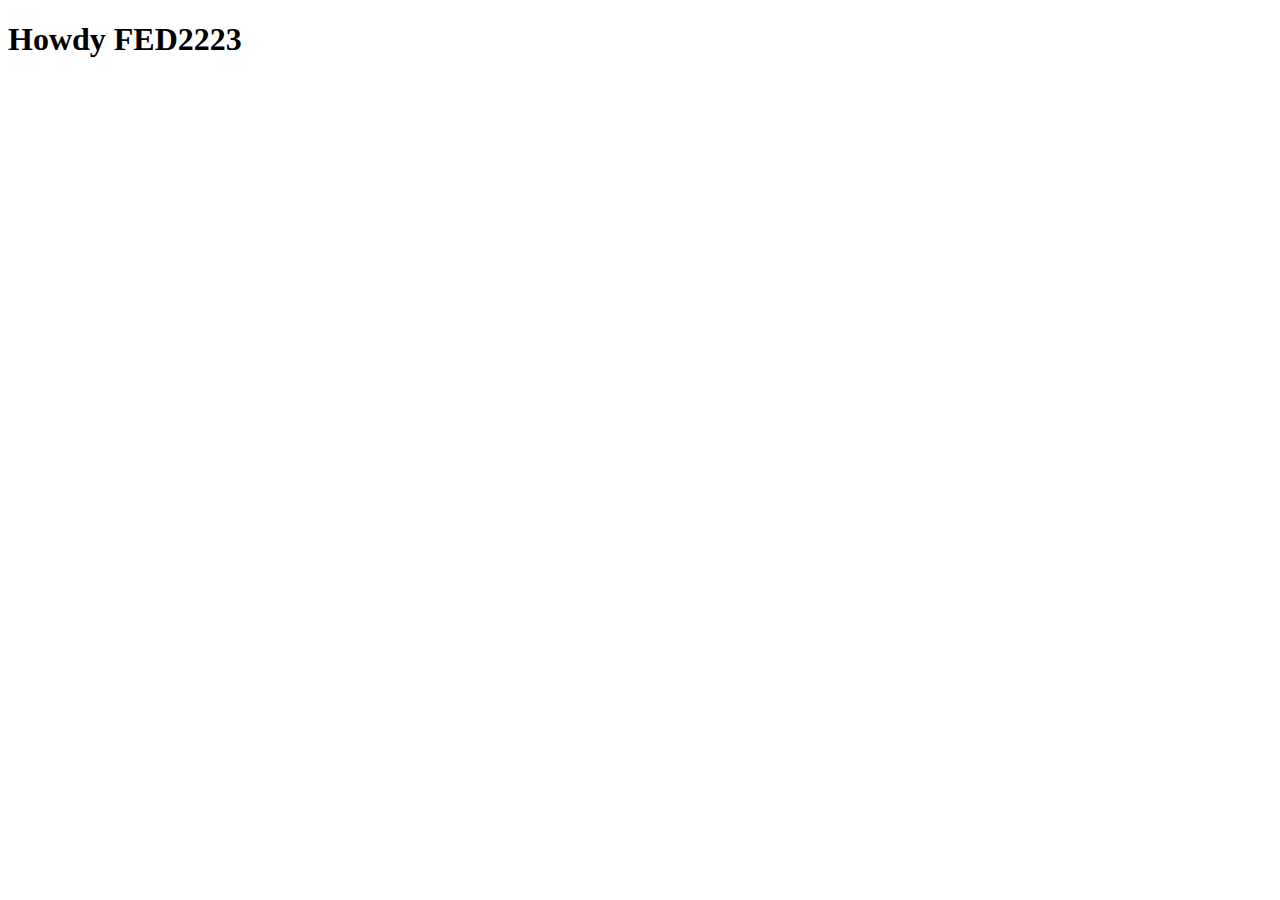
==== index.html @ f72d346b "Add files via upload" ====
<!doctype html>
<html lang="nl">
	
<head>
	<meta charset="UTF-8">
	<meta name="author" content="jouw naam">
	<meta name="viewport" content="width=device-width, initial-scale=1">
	
	<title>Howdy FED2223</title>
	
	<link href="styles/style.css" rel="stylesheet">
	<link rel="icon" type="image/svg+xml" href="images/favicon.svg">
</head>

<body>
	<h1>Howdy FED2223</h1>

	<script defer src="scripts/script.js"></script>
</body>
	
</html>
---- styles/style.css ----
/**************/
/* CSS REMEDY */
/**************/
*, *::after, *::before {
  box-sizing:border-box;  
}

button, summary {
	cursor: pointer;
}





/*********************/
/* CUSTOM PROPERTIES */
/*********************/
:root {
	/* startje */
	--color-text:#111;
	--color-background:#eee;
}





/****************/
/* JOUW STYLING */
/****************/

/* jouw code */
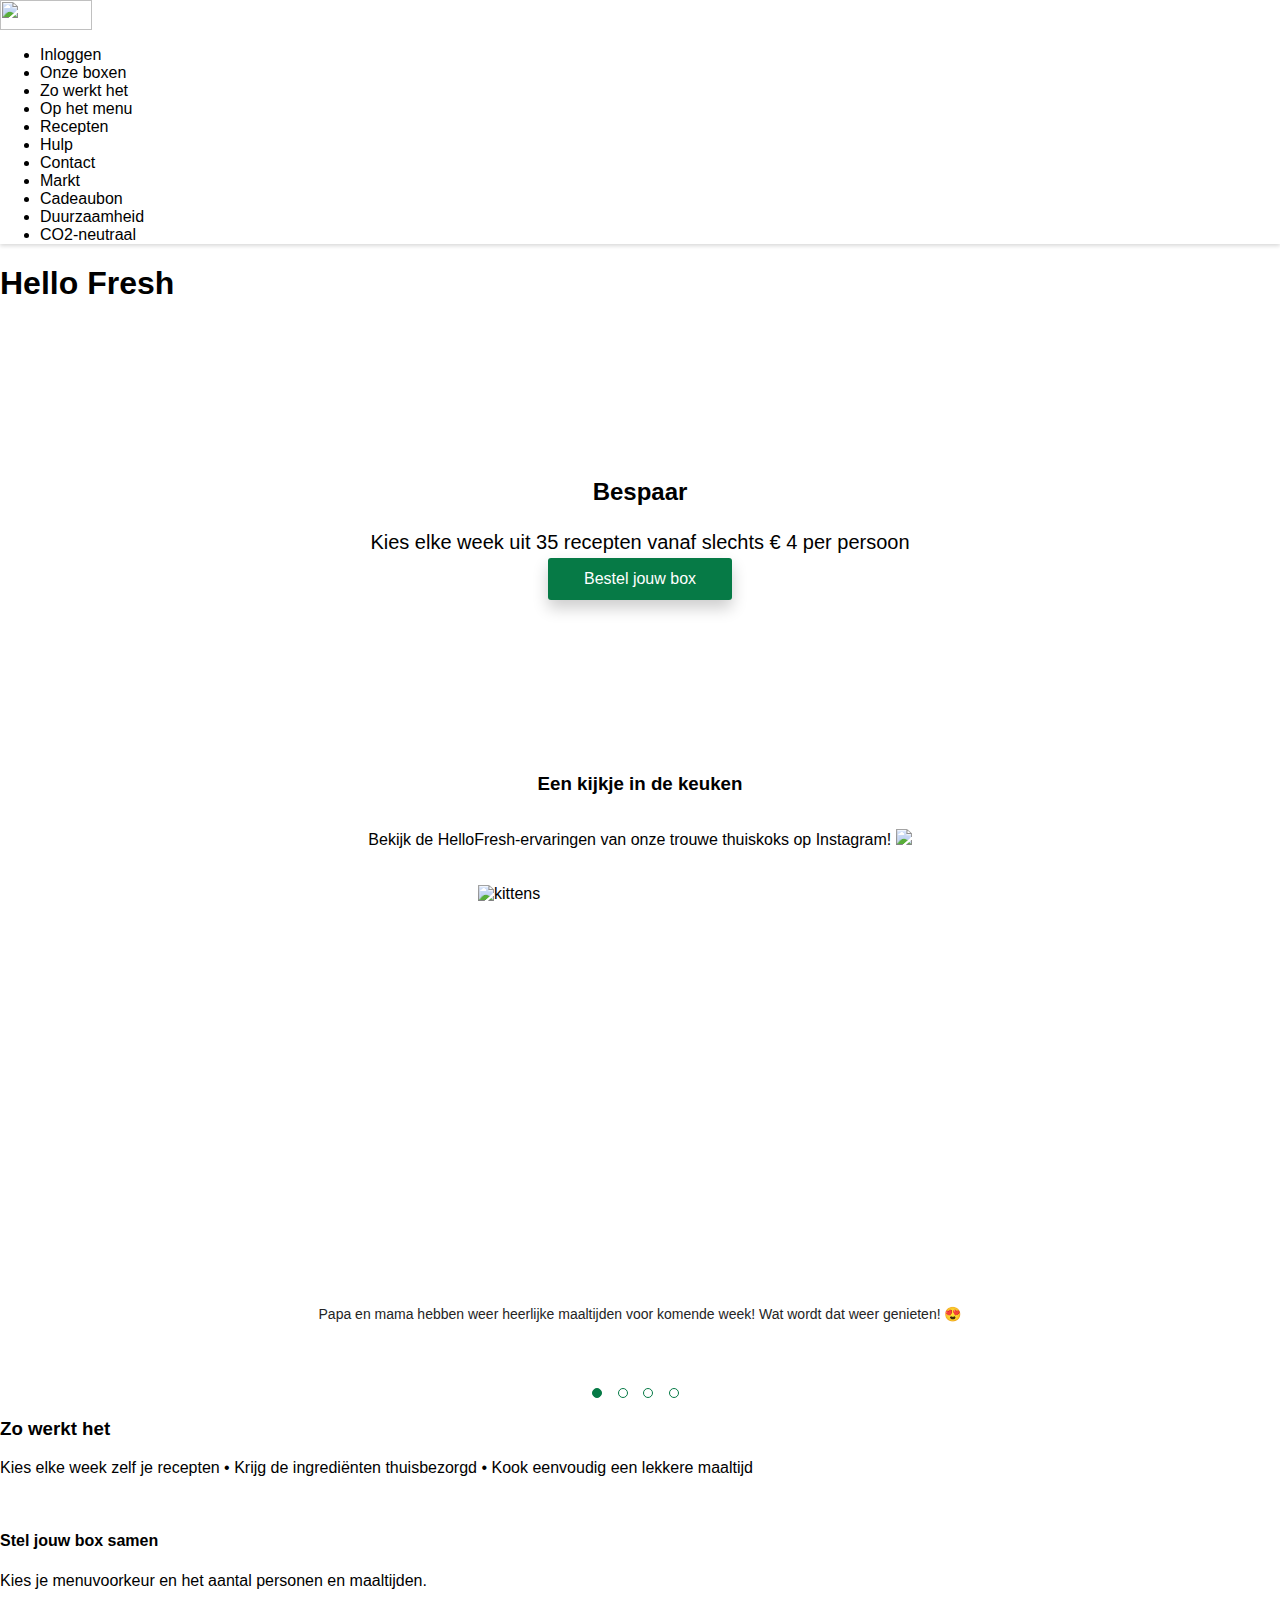
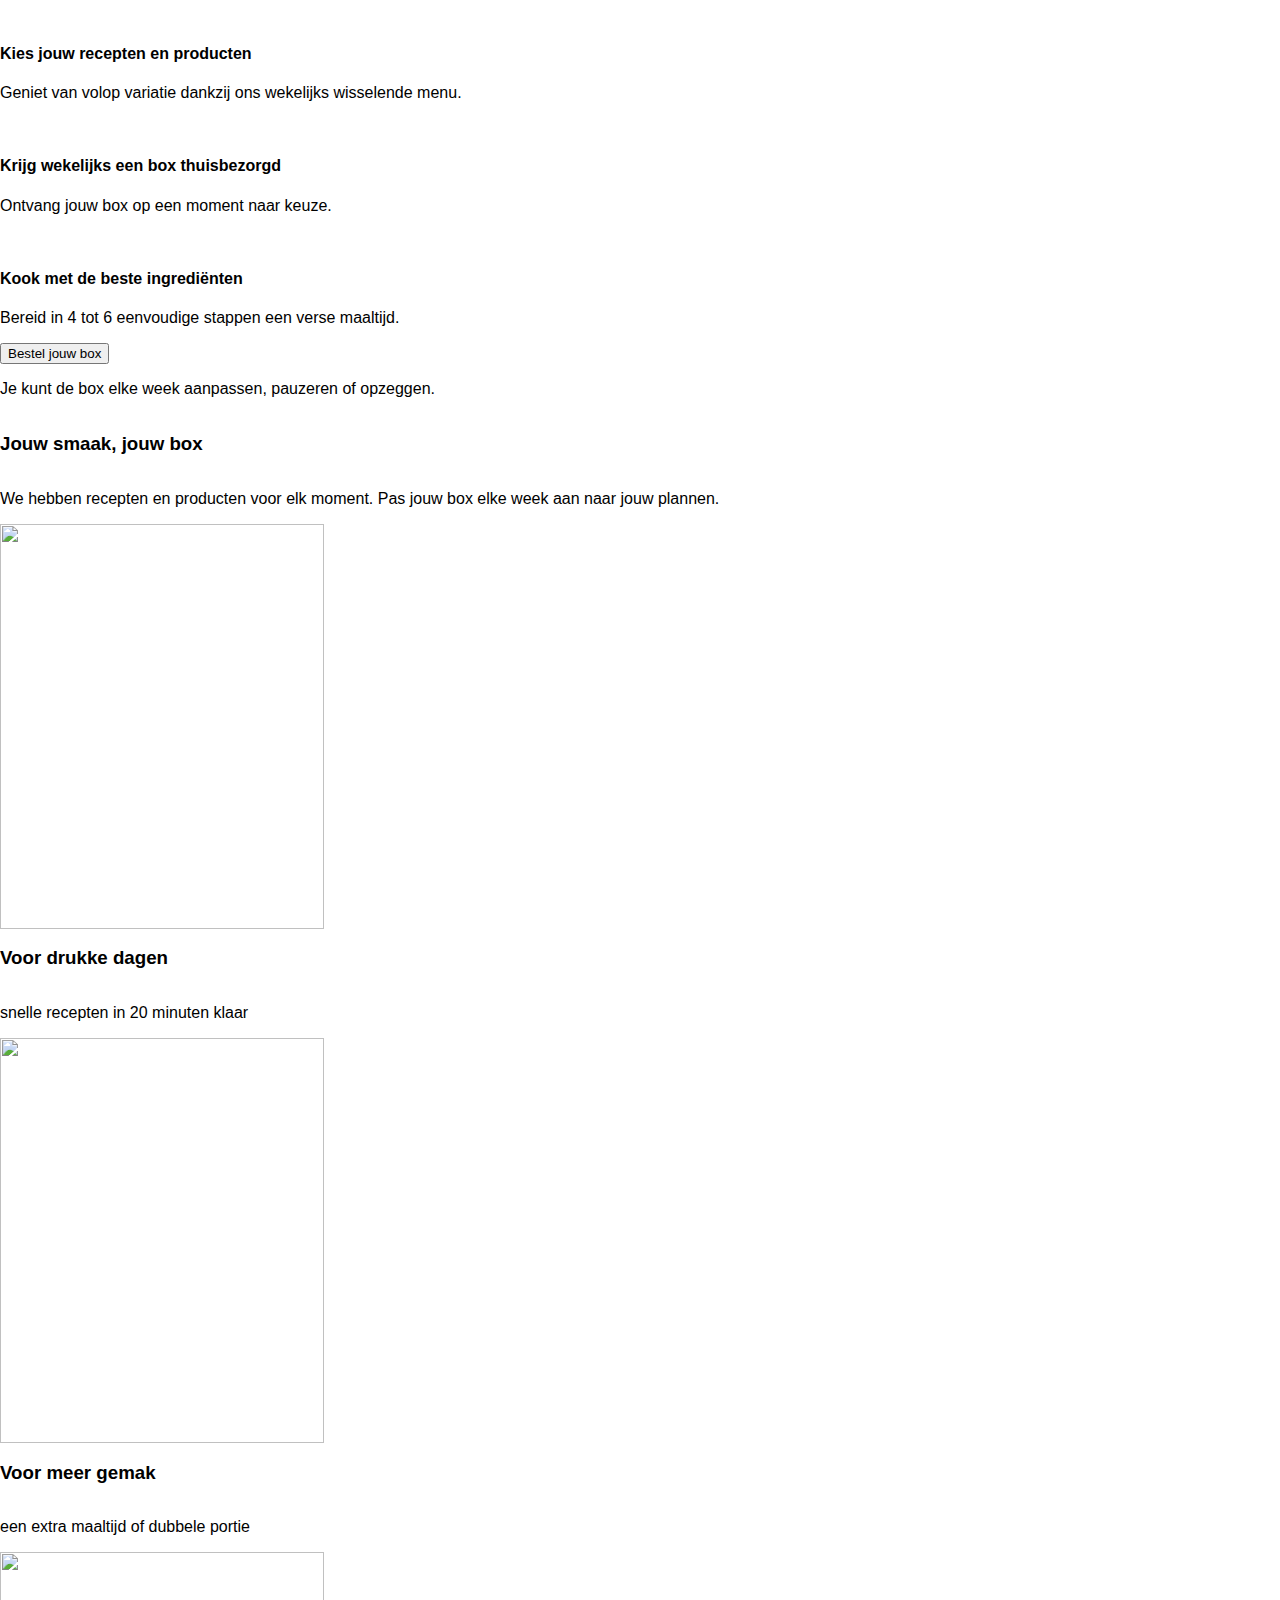
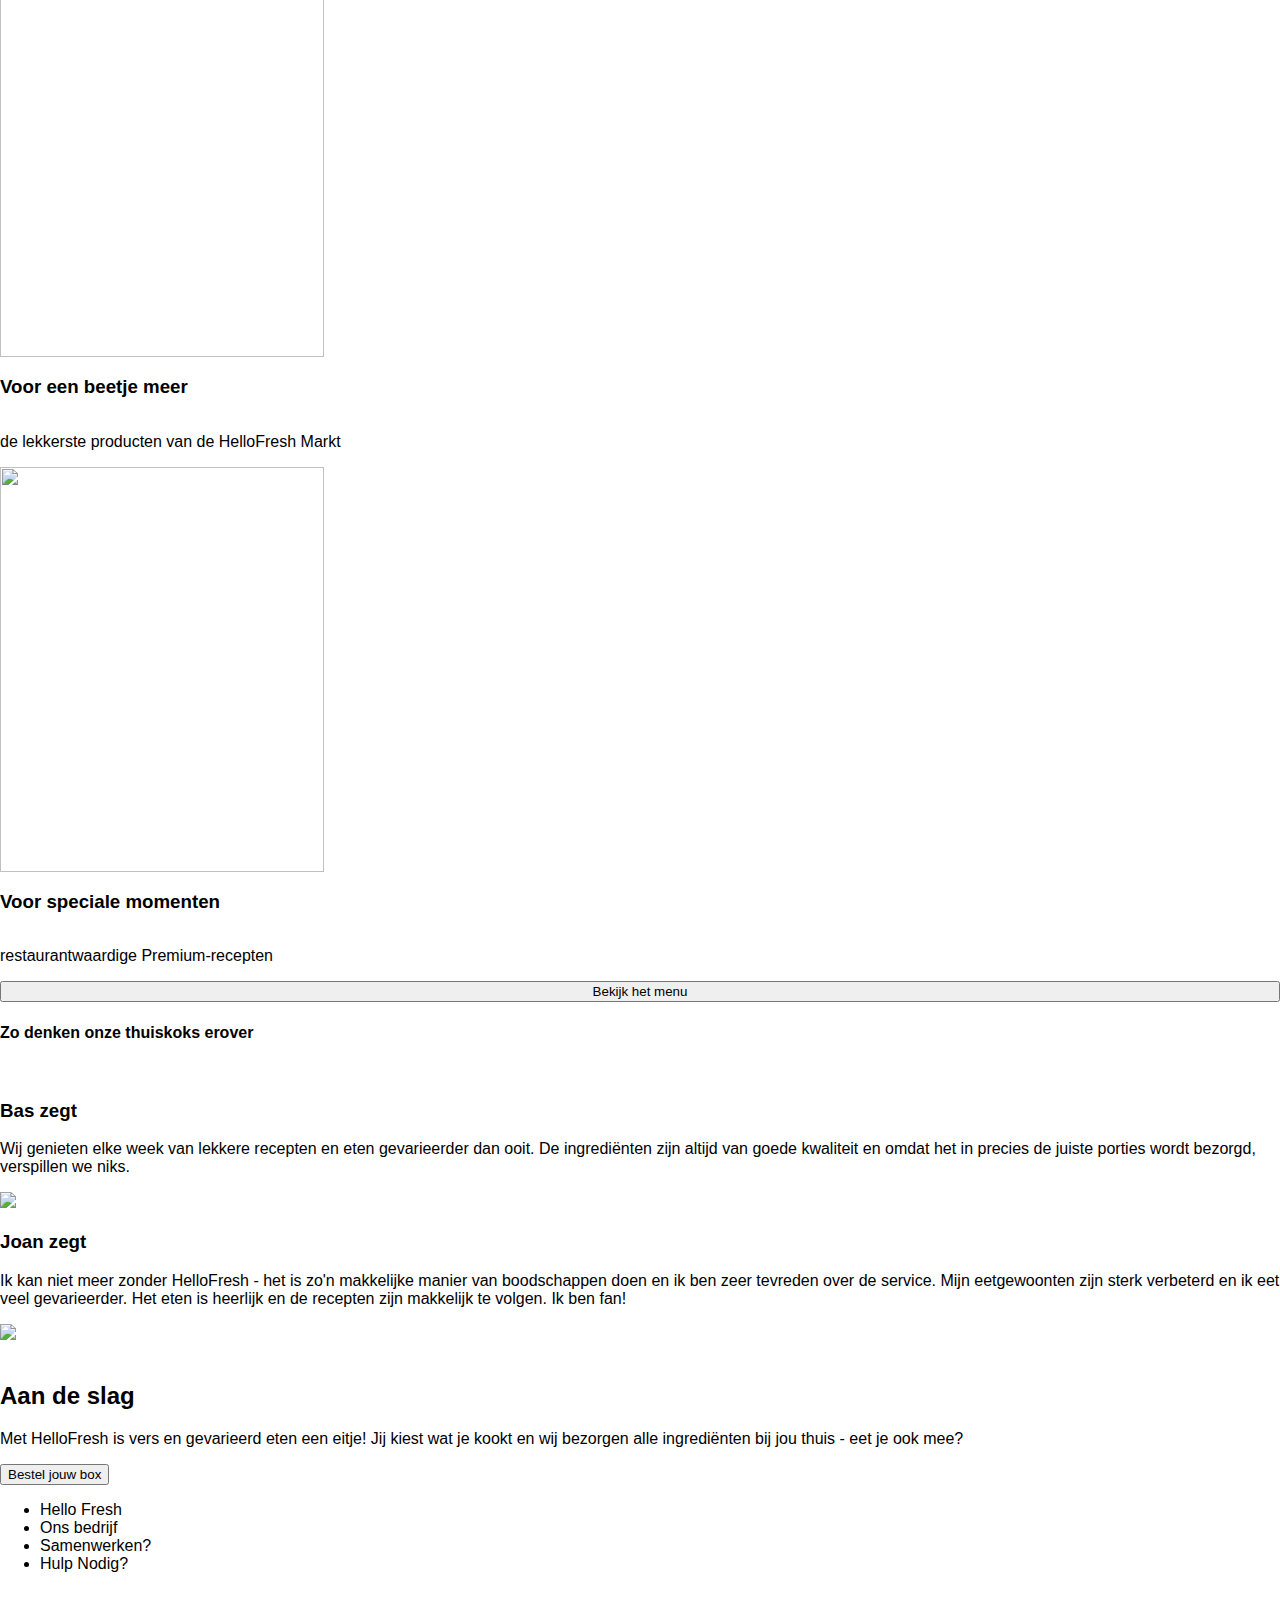
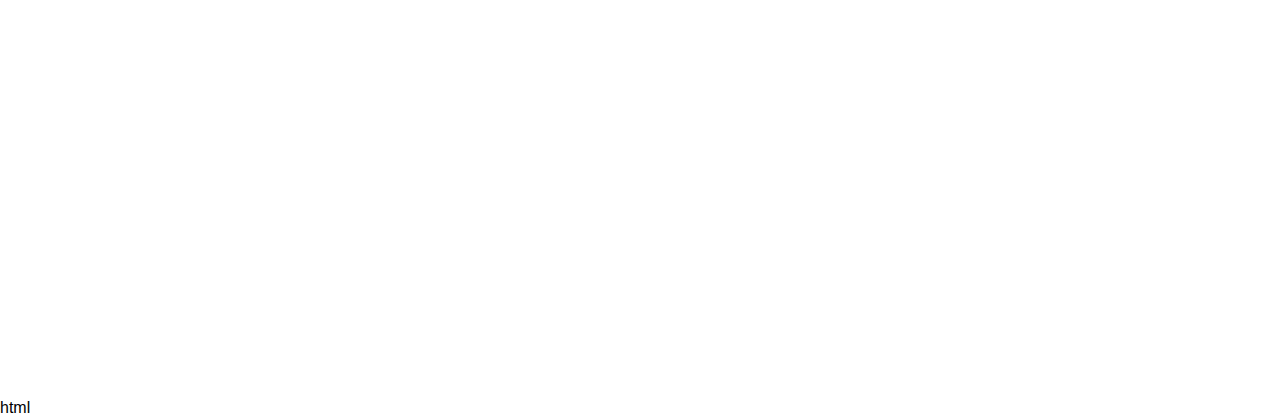
==== commit 42f7d7a7: "Add files via upload" ====
--- a/index.html
+++ b/index.html
@@ -1,21 +1,249 @@
 <!doctype html>
 <html lang="nl">
-	
+
 <head>
 	<meta charset="UTF-8">
-	<meta name="author" content="jouw naam">
+	<meta name="author" content="Taurese Usman">
 	<meta name="viewport" content="width=device-width, initial-scale=1">
-	
-	<title>Howdy FED2223</title>
-	
+	<title>Hello Fresh</title>
 	<link href="styles/style.css" rel="stylesheet">
+	<link href="styles/pagina1.css" rel="stylesheet">
+	<link rel="preconnect" href="https://fonts.googleapis.com">
+	<link rel="preconnect" href="https://fonts.gstatic.com" crossorigin>
+	<link href="https://fonts.googleapis.com/css2?family=Expletus+Sans:ital,wght@0,400;0,700;1,400;1,700&display=swap"
+		rel="stylesheet">
 	<link rel="icon" type="image/svg+xml" href="images/favicon.svg">
 </head>
 
 <body>
-	<h1>Howdy FED2223</h1>
+
+
+	<header>
+		<nav>
+			<img
+				src="https://img.hellofresh.com/image/upload/c_scale,f_auto,q_auto,w_230/v1600959926/Hello_Fresh_Lockup.png">
+			<ul>
+				<li>Inloggen</li>
+				<li>Onze boxen</li>
+				<li>Zo werkt het</li>
+				<li>Op het menu</li>
+				<li>Recepten</li>
+
+				<li>Hulp</li>
+				<li>Contact</li>
+				<li>Markt</li>
+				<li>Cadeaubon</li>
+				<li>Duurzaamheid</li>
+				<li>CO2-neutraal</li>
+			</ul>
+		</nav>
+	</header>
+
+	<main>
+
+		<h1>Hello Fresh</h1>
+
+		<section>
+			<!-- <img src="" alt=""> -->
+			<h2>Bespaar</h2>
+			<p>Kies elke week uit 35 recepten vanaf slechts € 4 per persoon</p>
+			<a>Bestel jouw box</a>
+		</section>
+
+		<section>
+			<h3>Een kijkje in de keuken</h3>
+			<p>Bekijk de HelloFresh-ervaringen van onze trouwe thuiskoks op Instagram! <img
+					src="https://hf-website-live.s3-eu-west-1.amazonaws.com/be/cms/landing_pages/icon-instagram.svg">
+			</p>
+		</section>
+
+
+		<!-- <section>
+			<img src="https://img.hellofresh.com/f_auto,fl_lossy,q_auto,w_375/hellofresh_website/nl/cms/Contentful%20Landing%20Pages/life.of.zoe.the.frenchie.jpg"
+				alt="">
+			<p>Papa en mama hebben weer heerlijke maaltijden voor komende week! Wat wordt dat weer genieten! 😍</p>
+
+			<img src="https://img.hellofresh.com/f_auto,fl_lossy,q_auto,w_375/hellofresh_website/nl/cms/Contentful%20Landing%20Pages/livingbynathalie.jpg"
+				alt="">
+			<h4>livingbynathalie</h4>
+			<p>Hello late lunch! 🥞</p>
+
+			<img src="https://img.hellofresh.com/f_auto,fl_lossy,q_auto,w_375/hellofresh_website/nl/cms/Contentful%20Landing%20Pages/kokenmetpeper_edited.png"
+				alt="">
+			<h4>kokenmetpeper</h4>
+			<p>Risotto met Kabeljauw.💚✨ Een heerlijk én simpel recept van HelloFresh!</p>
+
+			<img src="https://img.hellofresh.com/f_auto,fl_lossy,q_auto,w_375/hellofresh_website/nl/cms/Contentful%20Landing%20Pages/riannekramer_edited.png"
+				alt="">
+			<h4>riannekramer</h4>
+			<p>Dit is een recept dat ik bewaar om nog vaker te maken. Lekker en supersimpel om te maken!</p>
+		</section> -->
+
+		<section id="bolletjesAndSwipen" class="caroCarrousel" aria-label="Voorbeeld met bolletjes en swipen"
+		tabIndex="-1">
+		<!-- de id kun je zelf een naam geven en geef je mee in de js -->
+		<ul>
+			<li id="element1"><img src="https://img.hellofresh.com/f_auto,fl_lossy,q_auto,w_375/hellofresh_website/nl/cms/Contentful%20Landing%20Pages/life.of.zoe.the.frenchie.jpg"" alt="kittens" />
+				<p>Papa en mama hebben weer heerlijke maaltijden voor komende week! Wat wordt dat weer genieten! 😍
+				</p>
+			</li>
+
+			<li id="element2"><img src="https://img.hellofresh.com/f_auto,fl_lossy,q_auto,w_375/hellofresh_website/nl/cms/Contentful%20Landing%20Pages/livingbynathalie.jpg" alt="kittens" />
+				<h4>livingbynathalie</h4>
+				<p>Hello late lunch! 🥞</p>
+			</li>
+
+			<li id="element3"><img src="https://img.hellofresh.com/f_auto,fl_lossy,q_auto,w_375/hellofresh_website/nl/cms/Contentful%20Landing%20Pages/kokenmetpeper_edited.png" alt="kittens" />
+				<h4>kokenmetpeper</h4>
+				<p>Risotto met Kabeljauw.💚✨ Een heerlijk én simpel recept van HelloFresh!</p>
+			</li>
+
+			<li id="element4"><img src="https://img.hellofresh.com/f_auto,fl_lossy,q_auto,w_375/hellofresh_website/nl/cms/Contentful%20Landing%20Pages/riannekramer_edited.png" alt="kittens" />
+				<h4>riannekramer</h4>
+				<p>Dit is een recept dat ik bewaar om nog vaker te maken. Lekker en supersimpel om te maken!</p>
+			</li>
+
+
+		</ul>
+
+		<nav>
+			<ul>
+				<li><a href="#element1" aria-label="go to element1"></a></li>
+				<li><a href="#element2" aria-label="go to element2"></a></li>
+				<li><a href="#element3" aria-label="go to element3"></a></li>
+				<li><a href="#element4" aria-label="go to element4"></a></li>
+			</ul>
+		</nav>
+	</section>
+
+
+		<section>
+			<h3>Zo werkt het</h3>
+			<p>Kies elke week zelf je recepten • Krijg de ingrediënten thuisbezorgd • Kook eenvoudig een lekkere
+				maaltijd</p>
+
+
+			<img src="https://img.hellofresh.com/f_auto,fl_lossy,q_auto,w_375/hellofresh_website/be/cms/homepage/image_columns/hiw-1-v2.png"
+				alt="">
+			<h4>Stel jouw box samen</h4>
+			<p>Kies je menuvoorkeur en het aantal personen en maaltijden.</p>
+
+			<img src="https://img.hellofresh.com/f_auto,fl_lossy,q_auto,w_375/hellofresh_website/be/cms/homepage/image_columns/hiw-2-v2.png"
+				alt="">
+			<h4>Kies jouw recepten en producten</h4>
+			<p>Geniet van volop variatie dankzij ons wekelijks wisselende menu.</p>
+
+			<img src="https://img.hellofresh.com/f_auto,fl_lossy,q_auto,w_375/hellofresh_website/be/cms/homepage/image_columns/hiw-3-v2.png"
+				alt="">
+			<h4>Krijg wekelijks een box thuisbezorgd</h4>
+			<p>Ontvang jouw box op een moment naar keuze.</p>
+
+			<img src="https://img.hellofresh.com/f_auto,fl_lossy,q_auto,w_375/hellofresh_website/be/cms/homepage/image_columns/hiw-4-v3.png"
+				alt="">
+			<h4>Kook met de beste ingrediënten</h4>
+			<p>Bereid in 4 tot 6 eenvoudige stappen een verse maaltijd.</p>
+
+			<button>Bestel jouw box</button>
+			<p>Je kunt de box elke week aanpassen, pauzeren of opzeggen.</p>
+
+		</section>
+
+
+
+		<section>
+			<h3>Jouw smaak, jouw box</h3>
+			<p>We hebben recepten en producten voor elk moment. Pas jouw box elke week aan naar jouw plannen.</p>
+
+
+			<!-- <section> -->
+
+			<img src="https://img.hellofresh.com/q_60,w_640,f_auto,c_limit,fl_lossy/hellofresh_website/gb/cms/homepage/homepage%20to%20Contentful/busyweek.png"
+				alt="">
+			<h3>Voor drukke dagen</h3>
+			<p>snelle recepten in 20 minuten klaar</p>
+
+			<img src="https://img.hellofresh.com/q_60,w_640,f_auto,c_limit,fl_lossy/hellofresh_website/gb/cms/homepage/homepage%20to%20Contentful/impressyourguest.png"
+				alt="">
+			<h3>Voor meer gemak</h3>
+			<p>een extra maaltijd of dubbele portie</p>
+
+			<img src="https://img.hellofresh.com/q_60,w_640,f_auto,c_limit,fl_lossy/hellofresh_website/gb/cms/homepage/homepage%20to%20Contentful/deliciousextra.png"
+				alt="">
+			<h3>Voor een beetje meer</h3>
+			<p>de lekkerste producten van de HelloFresh Markt</p>
+
+			<img src="https://img.hellofresh.com/q_60,w_640,f_auto,c_limit,fl_lossy/hellofresh_website/gb/cms/homepage/homepage%20to%20Contentful/specialoccasion.png"
+				alt="">
+			<h3>Voor speciale momenten</h3>
+			<p>restaurantwaardige Premium-recepten</p>
+
+			<button>Bekijk het menu</button>
+
+
+			<!-- </section> -->
+
+
+
+
+
+		</section>
+
+		<section>
+
+			<!-- <section> -->
+			<h4>Zo denken onze thuiskoks erover</h4>
+			<img src="https://img.hellofresh.com/f_auto,fl_lossy,q_auto/hellofresh_website/gb/cms/icons/icon_review.svg"alt="">
+			<h3>Bas zegt</h3>
+			<p>Wij genieten elke week van lekkere recepten en eten gevarieerder dan ooit. De ingrediënten zijn altijd
+				van goede kwaliteit en omdat het in precies de juiste porties wordt bezorgd, verspillen we niks.</p>
+			<img src="http://www.w3.org/2000/svg">
+			<!-- </section> -->
+
+			<!-- <section> -->
+			<img src="https://img.hellofresh.com/f_auto,fl_lossy,q_auto/hellofresh_website/gb/cms/icons/icon_review.svg"
+				alt="">
+			<h3>Joan zegt</h3>
+			<p>Ik kan niet meer zonder HelloFresh - het is zo'n makkelijke manier van boodschappen doen en ik ben zeer
+				tevreden over de service. Mijn eetgewoonten zijn sterk verbeterd en ik eet veel gevarieerder. Het eten
+				is heerlijk en de recepten zijn makkelijk te volgen. Ik ben fan!</p>
+			<img src="http://www.w3.org/2000/svg">
+			<!-- </section> -->
+		</section>
+
+		<section>
+			<img src="https://img.hellofresh.com/c_fill,f_auto,fl_lossy,h_820,q_auto,w_840/hellofresh_website/be/cms/homepage/bottom_basic_banner/bottom_banner_mobile.jpg"
+				alt="" style="width: 25%;">
+			<h2>Aan de slag</h2>
+			<p>Met HelloFresh is vers en gevarieerd eten een eitje! Jij kiest wat je kookt en wij bezorgen alle
+				ingrediënten bij jou thuis - eet je ook mee?</p>
+			<button>Bestel jouw box</button>
+		</section>
+
+	</main>
+
+
+
+	<footer>
+		<ul>
+			<li>Hello Fresh</li>
+			<li>Ons bedrijf</li>
+			<li>Samenwerken?</li>
+			<li>Hulp Nodig?</li>
+		</ul>
+
+		<section>
+			<img src="http://www.w3.org/2000/svg" alt="">
+			<img src="http://www.w3.org/2000/svg" alt="">
+			<img src="http://www.w3.org/2000/svg" alt="">
+		</section>
+
+	</footer>
+
+
 
 	<script defer src="scripts/script.js"></script>
 </body>
-	
+
 </html>
+
+html--- a/styles/style.css
+++ b/styles/style.css
@@ -10,7 +10,12 @@
 }
 
 
-
+html{
+	font-family: "Source Sans Pro", "Trebuchet MS", Helvetica, sans-serif;
+}
+body{
+	margin: 0;
+}
 
 
 /*********************/
@@ -32,3 +37,20 @@
 
 /* jouw code */
 
+nav{
+	box-shadow: rgb(0 0 0 / 15%) 0px 2px 4px 0px;
+	position: sticky;
+}
+
+nav img{
+	width: 92px;
+	height: 30px;
+	display: flex;
+	flex-direction: row;
+    justify-content: center;
+	
+}
+
+/* ul{
+	display: ;
+} */--- a/styles/pagina1.css
+++ b/styles/pagina1.css
@@ -0,0 +1,244 @@
+
+/* alle kleuren naar die root veranderen en alle pixels in EM veranderen! */
+
+
+
+
+section:nth-of-type(1){
+    background-image: url("https://img.hellofresh.com/c_fill,f_auto,fl_lossy,h_820,q_auto:eco,w_840/hellofresh_website/gb/cms/homepage/HF_App_web_landing_page_newbanners_desktop_767x410.jpg");
+    min-height: 410px; /* bah px */
+    /* padding-bottom: 20px; */
+    /* padding-top: 20px; */
+    padding:1.125em;
+    /* background-repeat: no-repeat; */
+    background-size: cover;
+    /* width: 100%; */
+    /* display:flex;
+    justify-content: center;
+    align-items: center;
+    flex-direction: column; */
+    display:grid;
+    place-content: center;
+    place-items: center;
+    /* sanne vindt grid ok  - flex trouwens ook */
+    text-align: center;
+}
+
+section:nth-of-type(1) a{
+    font-weight: 400px;
+    font-size: 16px;
+    border-radius: 3px;
+    font-family: Agrandir,sans-serif;
+    color: #FFFFFF; /* veranderen naar die root ding  */
+    background-color: #067A46;   /* veranderen naar die root ding  */
+    box-shadow: 0 8px 16px 0 rgba(0,0,0,0.2);
+    text-decoration: none;
+    text-align: center;
+    padding: 12px 36px;
+}
+
+section:nth-of-type(1) p {
+    color: inherit;
+    font-family: "Source Sans Pro", "Trebuchet MS", Helvetica, sans-serif;
+    margin: 0px;
+    text-align: center;
+    font-size: 20px;
+    line-height: 32px;
+}
+
+
+section:nth-of-type(2) {
+padding-top: 20px;
+text-align: center;
+display: flex;
+justify-content: center;
+align-items: center;
+flex-direction: column; 
+padding-bottom: 20px ;
+}
+
+
+section:nth-of-type(5) {
+display: flex;
+flex-direction: column;
+}
+
+section:nth-of-type(5) img {
+width: 324px;
+height: 405px;
+}
+
+
+
+/********************/
+/* ALGEMENE STIJLEN */
+/********************/
+
+*, *::before, *::after {
+    box-sizing: border-box;
+  }
+  
+  :root {
+      --maxWidth:32rem;
+  }
+  
+  body {
+      grid-template-columns: minmax(auto, var(--maxWidth));
+      justify-content:center;
+  }
+  
+    
+  /******************************/
+  /* DE CAROCARROUSEL CONTAINER */
+  /******************************/
+  
+  .caroCarrousel {
+      /* basis waarden die door de hele carrousel gebruikt worden */
+      /* kun je zelf aanpassen */
+      --caroCarrouselMainColor:#333;
+    --caroCarrouselAccentColor:#1b75b3;
+      --caroCarrouselShadeColor:#ddd9;
+  
+    position: relative;
+      outline:none;
+      padding-bottom: 1em;
+  }
+  
+  /* dark mode */
+  @media (prefers-color-scheme: dark) {
+    .caroCarrousel {
+      --caroCarrouselMainColor:#ccc;
+      --caroCarrouselShadeColor:#4449;
+    }
+  }
+  
+  
+  /************************************/
+  /* de carrousel elementen container */
+  .caroCarrousel > ul {
+    margin: 0; padding: 0;
+    list-style: none;
+      display: flex;
+      
+      /* handmatig scrollen is mogelijk */
+      overflow: hidden;
+      
+      /* snappen als er gescrolled wordt - andere helft bij li */
+    scroll-snap-type: inline mandatory;
+    
+    /* smooth als met js gescrolled wordt */
+      scroll-behavior: smooth;
+    
+    /* scrollbar zoveel mogelijk verbergen */
+    -webkit-overflow-scrolling: touch; /* voor iOS*/
+    -ms-overflow-style: none; /* voor IE */
+      scrollbar-width: none; /* voor firefox */
+  }
+  
+  .caroCarrousel > ul::-webkit-scrollbar {
+    /* scrollbar zoveel mogelijk verbergen */
+    display: none; /* voor chrome, safari en edge*/
+  }
+  
+  
+  /**************************/
+  /* de carrousel elementen */
+  .caroCarrousel > ul li {
+    flex-basis: 100%;
+    flex-shrink: 0;
+    /* snappen als er gescrolled wordt - andere helft bij ul */
+      scroll-snap-align:center;
+  }
+  
+  
+  /**********************************/
+  /* de carrousel elementen content */
+  
+  /* de stijlen voor jouw content hier */
+  .caroCarrousel > ul li > img {
+    display: block;
+    width: 324px;
+    height: 405px;
+    max-width: 100%;
+    object-fit: cover;
+    margin: auto;
+  }
+  
+  .caroCarrousel > ul li > p {
+    font-weight: 400;
+    line-height: 20px;
+    color: #242424;
+    font-size: 14px;
+    -webkit-flex: 1;
+    -ms-flex: 1;
+    flex: 1;
+    display: block;
+    padding: 0 30px;
+    box-sizing: border-box;
+    width: 100%;
+    text-align: center;
+}
+
+  .caroCarrousel > ul li > h4 {
+    font-family: Agrandir,sans-serif;
+    font-weight: 600;
+    line-height: 24px;
+    letter-spacing: -0.3px;
+    color: #242424;
+    font-size: 16px;
+    margin-bottom: 5px;
+    text-align: center;
+  }
+  
+  /****************/
+  /* DE BOLLETJES */
+  /****************/
+  
+  /* de bolletjes container */
+  .caroCarrousel nav ul {
+    position: absolute;
+      left: 2em; right: 2em;
+      margin: 0;
+    padding: 0 0 .5em;
+    list-style: none;
+      
+      display: flex;
+  /* 	flex-wrap:wrap; */
+    justify-content: center;
+    gap:.4em;
+  }
+  
+  /* een bolletje container */
+  .caroCarrousel > nav li {
+      flex-basis: 1.2em;
+      aspect-ratio: 1/1;
+  }
+  
+  /* de bolletjes */
+  .caroCarrousel > nav a {
+    cursor: pointer;
+    display: inline-block;
+    border-radius: 50%;
+    border: 0;
+    background-color: #FFFFFF;
+    width: 10px;
+    height: 10px;
+    border: 1px solid #067A46;
+  }
+  
+  .caroCarrousel > nav a:hover,
+  .caroCarrousel > nav a:focus {
+    color: var(--caroCarrouselAccentColor);
+  }
+  
+  .caroCarrousel > nav a.current {
+    cursor: pointer;
+    display: inline-block;
+    border-radius: 50%;
+    border: 0;
+    background-color: #067A46;
+    width: 10px;
+    height: 10px;
+    background-color: #067A46;
+    border: 1px solid #067A46;
+  }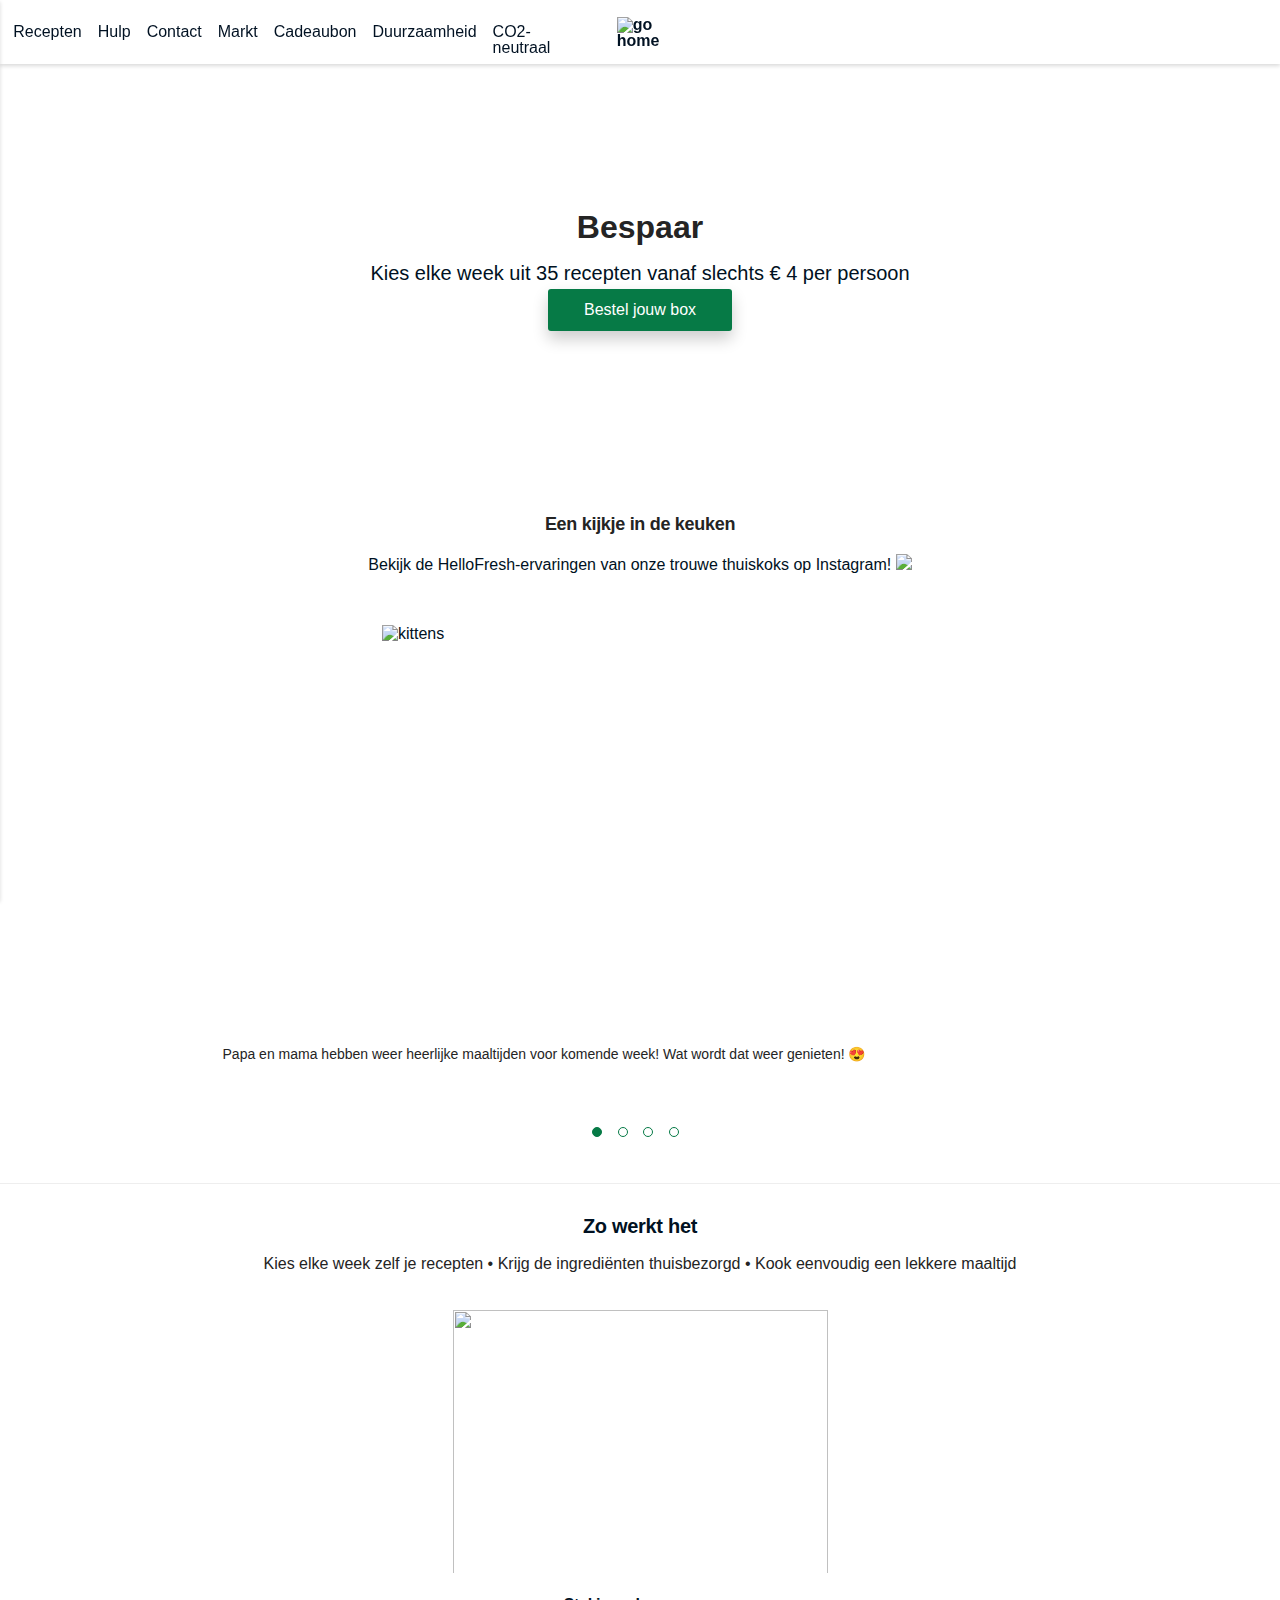
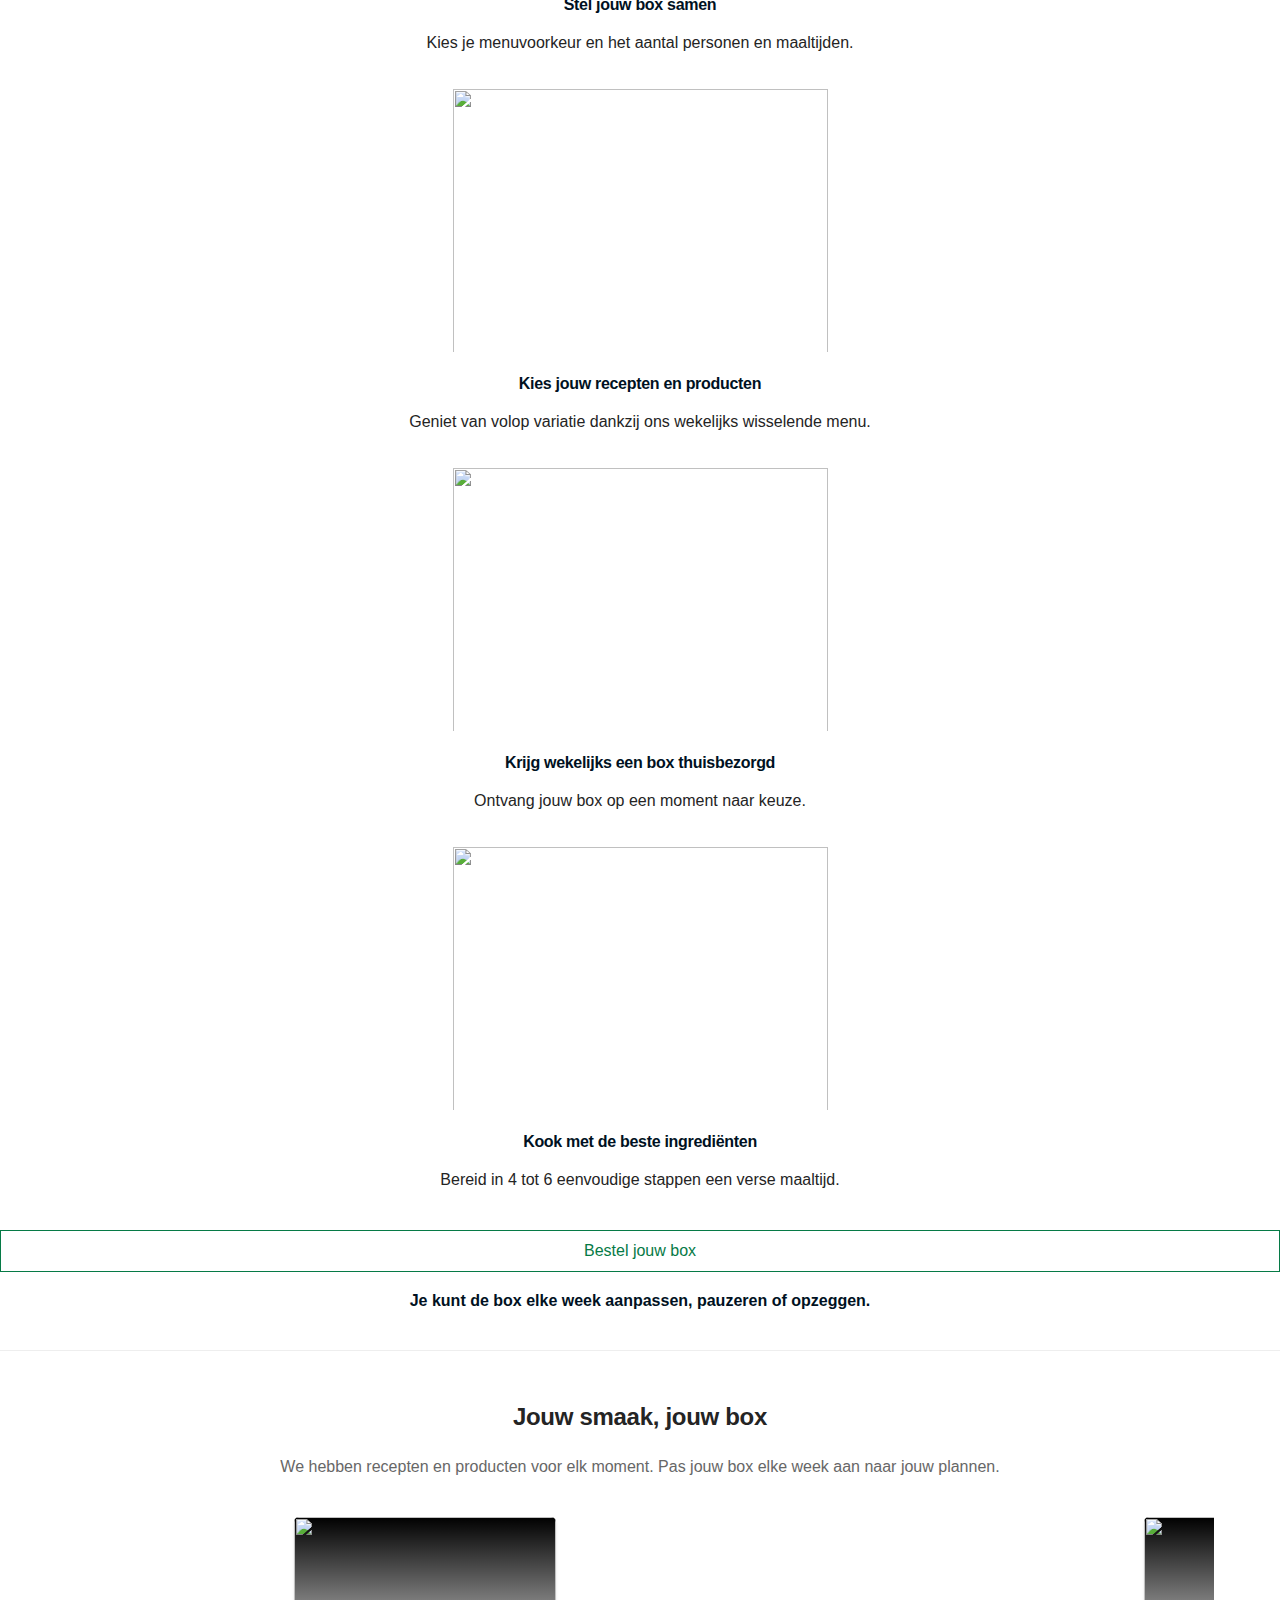
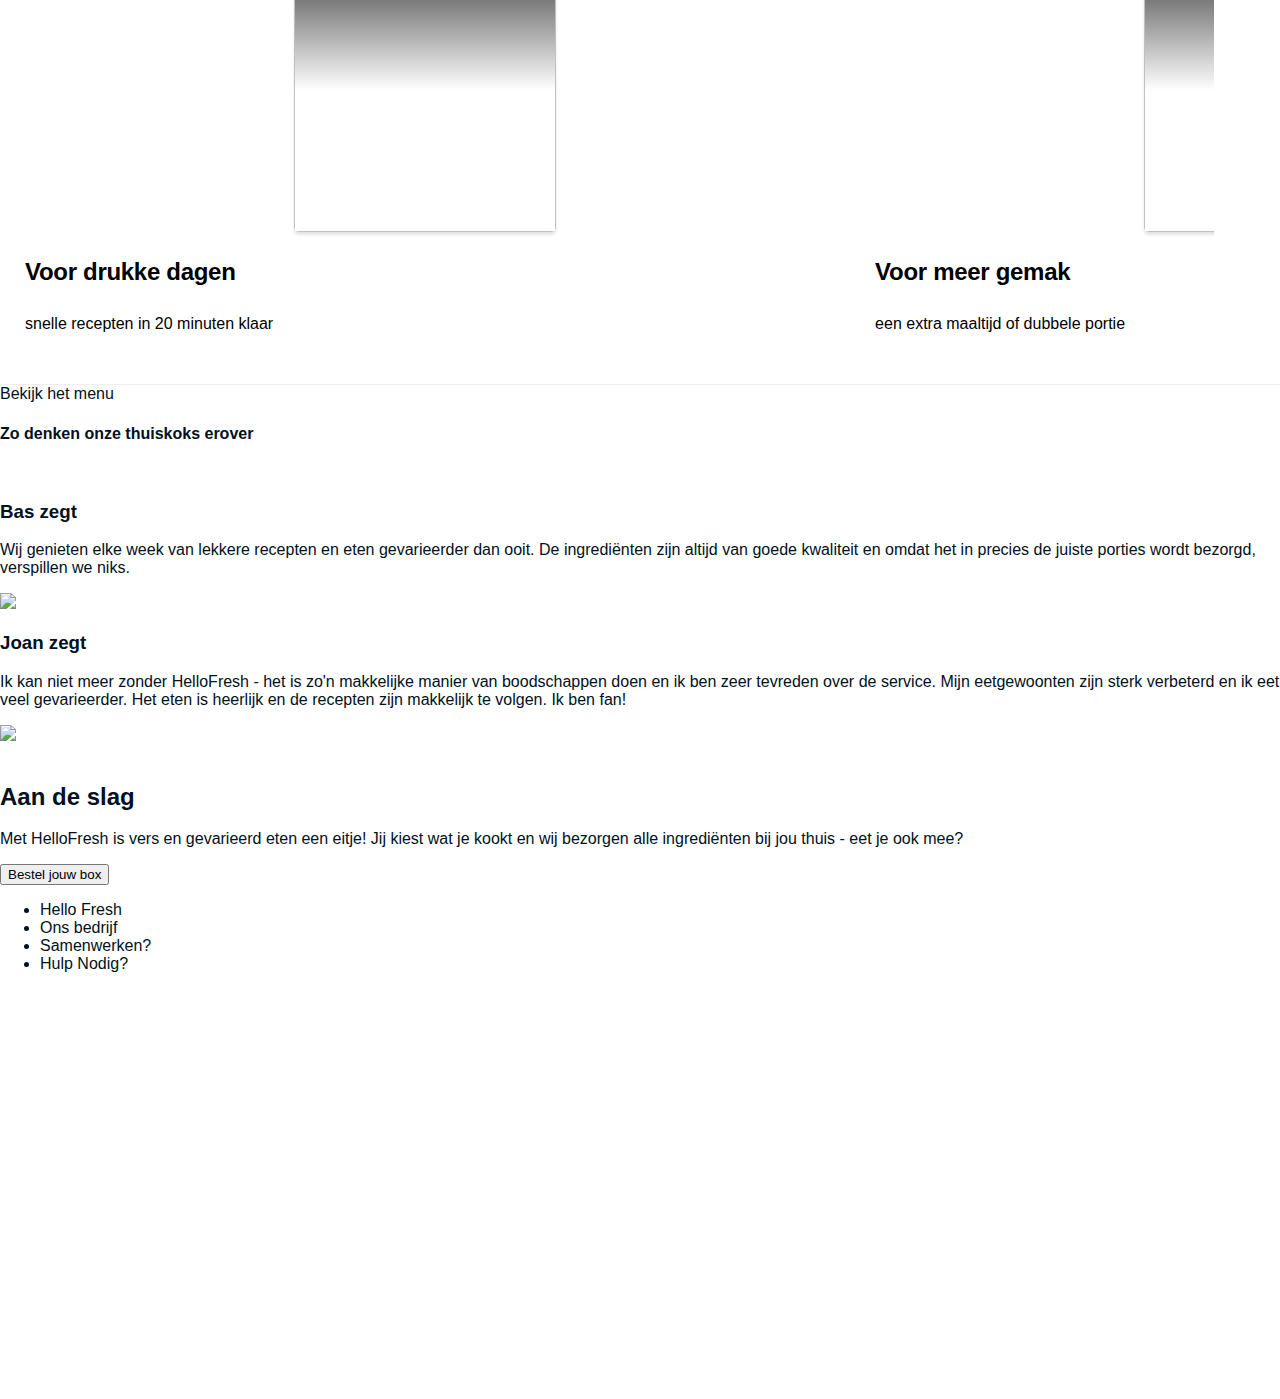
==== commit b940831a: "Add files via upload" ====
--- a/index.html
+++ b/index.html
@@ -19,7 +19,7 @@
 
 
 	<header>
-		<nav>
+		<!-- <nav>
 			<img
 				src="https://img.hellofresh.com/image/upload/c_scale,f_auto,q_auto,w_230/v1600959926/Hello_Fresh_Lockup.png">
 			<ul>
@@ -36,24 +36,60 @@
 				<li>Duurzaamheid</li>
 				<li>CO2-neutraal</li>
 			</ul>
+		</nav> -->
+
+		<!-- het logo -->
+		<a href="#">
+			<img src="https://img.hellofresh.com/image/upload/c_scale,f_auto,q_auto,w_230/v1600959926/Hello_Fresh_Lockup.png"
+				alt="go home" />
+		</a>
+
+		<!-- de open button -->
+		<!-- de button is niet relevant voor screenreaders -->
+		<!-- met aria-hidden="true" 'verstop' je de button voor ze -->
+		<button aria-hidden="true"><img src="https://assets.codepen.io/274456/ui-icon-hamburger.svg" alt="" /></button>
+
+
+		<!--  het menu -->
+		<nav>
+			<!-- de sluit button -->
+			<!-- de button is ook niet relevant voor screenreaders -->
+			<button aria-hidden="true"><img src="https://assets.codepen.io/274456/ui-icon-cross.svg" alt="" /></button>
+
+			<ul>
+				<li><a href="#">Inloggen</a></li>
+				<li><a href="#">Onze boxen</a></li>
+				<li><a href="#">Zo werkt het</a></li>
+				<li><a href="#">Op het menu</a></li>
+				<li><a href="#">Recepten</a></li>
+
+				<li><a href="#">Hulp</a></li>
+				<li><a href="#">Contact</a></li>
+				<li><a href="#">Markt</a></li>
+				<li><a href="#">Cadeaubon</a></li>
+				<li><a href="#">Duurzaamheid</a></li>
+				<li><a href="#">CO2-neutraal</a></li>
+			</ul>
 		</nav>
+
 	</header>
 
+
 	<main>
 
-		<h1>Hello Fresh</h1>
+		<!-- <h1>Hello Fresh</h1> -->
 
 		<section>
 			<!-- <img src="" alt=""> -->
-			<h2>Bespaar</h2>
+			<h1>Bespaar</h1>
 			<p>Kies elke week uit 35 recepten vanaf slechts € 4 per persoon</p>
 			<a>Bestel jouw box</a>
 		</section>
 
 		<section>
 			<h3>Een kijkje in de keuken</h3>
-			<p>Bekijk de HelloFresh-ervaringen van onze trouwe thuiskoks op Instagram! <img
-					src="https://hf-website-live.s3-eu-west-1.amazonaws.com/be/cms/landing_pages/icon-instagram.svg">
+			<p>Bekijk de HelloFresh-ervaringen van onze trouwe thuiskoks op Instagram!
+				<img src="https://hf-website-live.s3-eu-west-1.amazonaws.com/be/cms/landing_pages/icon-instagram.svg">
 			</p>
 		</section>
 
@@ -80,41 +116,47 @@
 		</section> -->
 
 		<section id="bolletjesAndSwipen" class="caroCarrousel" aria-label="Voorbeeld met bolletjes en swipen"
-		tabIndex="-1">
-		<!-- de id kun je zelf een naam geven en geef je mee in de js -->
-		<ul>
-			<li id="element1"><img src="https://img.hellofresh.com/f_auto,fl_lossy,q_auto,w_375/hellofresh_website/nl/cms/Contentful%20Landing%20Pages/life.of.zoe.the.frenchie.jpg"" alt="kittens" />
-				<p>Papa en mama hebben weer heerlijke maaltijden voor komende week! Wat wordt dat weer genieten! 😍
-				</p>
-			</li>
-
-			<li id="element2"><img src="https://img.hellofresh.com/f_auto,fl_lossy,q_auto,w_375/hellofresh_website/nl/cms/Contentful%20Landing%20Pages/livingbynathalie.jpg" alt="kittens" />
-				<h4>livingbynathalie</h4>
-				<p>Hello late lunch! 🥞</p>
-			</li>
-
-			<li id="element3"><img src="https://img.hellofresh.com/f_auto,fl_lossy,q_auto,w_375/hellofresh_website/nl/cms/Contentful%20Landing%20Pages/kokenmetpeper_edited.png" alt="kittens" />
-				<h4>kokenmetpeper</h4>
-				<p>Risotto met Kabeljauw.💚✨ Een heerlijk én simpel recept van HelloFresh!</p>
-			</li>
-
-			<li id="element4"><img src="https://img.hellofresh.com/f_auto,fl_lossy,q_auto,w_375/hellofresh_website/nl/cms/Contentful%20Landing%20Pages/riannekramer_edited.png" alt="kittens" />
-				<h4>riannekramer</h4>
-				<p>Dit is een recept dat ik bewaar om nog vaker te maken. Lekker en supersimpel om te maken!</p>
-			</li>
-
-
-		</ul>
-
-		<nav>
-			<ul>
-				<li><a href="#element1" aria-label="go to element1"></a></li>
-				<li><a href="#element2" aria-label="go to element2"></a></li>
-				<li><a href="#element3" aria-label="go to element3"></a></li>
-				<li><a href="#element4" aria-label="go to element4"></a></li>
+			tabIndex="-1">
+			<!-- de id kun je zelf een naam geven en geef je mee in de js -->
+			<ul>
+				<li id="element1"><img
+						src="https://img.hellofresh.com/f_auto,fl_lossy,q_auto,w_375/hellofresh_website/nl/cms/Contentful%20Landing%20Pages/life.of.zoe.the.frenchie.jpg"" alt="
+						kittens" />
+					<p>Papa en mama hebben weer heerlijke maaltijden voor komende week! Wat wordt dat weer genieten! 😍
+					</p>
+				</li>
+
+				<li id="element2"><img
+						src="https://img.hellofresh.com/f_auto,fl_lossy,q_auto,w_375/hellofresh_website/nl/cms/Contentful%20Landing%20Pages/livingbynathalie.jpg"
+						alt="kittens" />
+					<h4>livingbynathalie</h4>
+					<p>Hello late lunch! 🥞</p>
+				</li>
+
+				<li id="element3"><img
+						src="https://img.hellofresh.com/f_auto,fl_lossy,q_auto,w_375/hellofresh_website/nl/cms/Contentful%20Landing%20Pages/kokenmetpeper_edited.png"
+						alt="kittens" />
+					<h4>kokenmetpeper</h4>
+					<p>Risotto met Kabeljauw.💚✨ Een heerlijk én simpel recept van HelloFresh!</p>
+				</li>
+
+				<li id="element4"><img
+						src="https://img.hellofresh.com/f_auto,fl_lossy,q_auto,w_375/hellofresh_website/nl/cms/Contentful%20Landing%20Pages/riannekramer_edited.png"
+						alt="kittens" />
+					<h4>riannekramer</h4>
+					<p>Dit is een recept dat ik bewaar om nog vaker te maken. Lekker en supersimpel om te maken!</p>
+				</li>
 			</ul>
-		</nav>
-	</section>
+
+			<nav>
+				<ul>
+					<li><a href="#element1" aria-label="go to element1"></a></li>
+					<li><a href="#element2" aria-label="go to element2"></a></li>
+					<li><a href="#element3" aria-label="go to element3"></a></li>
+					<li><a href="#element4" aria-label="go to element4"></a></li>
+				</ul>
+			</nav>
+		</section>
 
 
 		<section>
@@ -143,8 +185,8 @@
 			<h4>Kook met de beste ingrediënten</h4>
 			<p>Bereid in 4 tot 6 eenvoudige stappen een verse maaltijd.</p>
 
-			<button>Bestel jouw box</button>
-			<p>Je kunt de box elke week aanpassen, pauzeren of opzeggen.</p>
+			<a>Bestel jouw box</a>
+			<strong>Je kunt de box elke week aanpassen, pauzeren of opzeggen.</strong>
 
 		</section>
 
@@ -153,46 +195,91 @@
 		<section>
 			<h3>Jouw smaak, jouw box</h3>
 			<p>We hebben recepten en producten voor elk moment. Pas jouw box elke week aan naar jouw plannen.</p>
-
-
-			<!-- <section> -->
-
-			<img src="https://img.hellofresh.com/q_60,w_640,f_auto,c_limit,fl_lossy/hellofresh_website/gb/cms/homepage/homepage%20to%20Contentful/busyweek.png"
-				alt="">
-			<h3>Voor drukke dagen</h3>
-			<p>snelle recepten in 20 minuten klaar</p>
-
-			<img src="https://img.hellofresh.com/q_60,w_640,f_auto,c_limit,fl_lossy/hellofresh_website/gb/cms/homepage/homepage%20to%20Contentful/impressyourguest.png"
-				alt="">
-			<h3>Voor meer gemak</h3>
-			<p>een extra maaltijd of dubbele portie</p>
-
-			<img src="https://img.hellofresh.com/q_60,w_640,f_auto,c_limit,fl_lossy/hellofresh_website/gb/cms/homepage/homepage%20to%20Contentful/deliciousextra.png"
-				alt="">
-			<h3>Voor een beetje meer</h3>
-			<p>de lekkerste producten van de HelloFresh Markt</p>
-
-			<img src="https://img.hellofresh.com/q_60,w_640,f_auto,c_limit,fl_lossy/hellofresh_website/gb/cms/homepage/homepage%20to%20Contentful/specialoccasion.png"
-				alt="">
-			<h3>Voor speciale momenten</h3>
-			<p>restaurantwaardige Premium-recepten</p>
-
-			<button>Bekijk het menu</button>
-
-
-			<!-- </section> -->
-
-
-
-
-
-		</section>
+		</section>
+
+		<!-- <section>
+			<ul>
+				<li>
+				<img src="https://img.hellofresh.com/q_60,w_640,f_auto,c_limit,fl_lossy/hellofresh_website/gb/cms/homepage/homepage%20to%20Contentful/busyweek.png"
+					alt="">
+				<h3>Voor drukke dagen</h3>
+				<p>snelle recepten in 20 minuten klaar</p>
+				</li>
+				<li>
+					<img src="https://img.hellofresh.com/q_60,w_640,f_auto,c_limit,fl_lossy/hellofresh_website/gb/cms/homepage/homepage%20to%20Contentful/impressyourguest.png"
+						alt="">
+					<h3>Voor meer gemak</h3>
+					<p>een extra maaltijd of dubbele portie</p>
+				</li>
+				<li>
+					<img src="https://img.hellofresh.com/q_60,w_640,f_auto,c_limit,fl_lossy/hellofresh_website/gb/cms/homepage/homepage%20to%20Contentful/deliciousextra.png"
+						alt="">
+					<h3>Voor een beetje meer</h3>
+					<p>de lekkerste producten van de HelloFresh Markt</p>
+				</li>
+
+				<li>
+					<img src="https://img.hellofresh.com/q_60,w_640,f_auto,c_limit,fl_lossy/hellofresh_website/gb/cms/homepage/homepage%20to%20Contentful/specialoccasion.png"
+						alt="">
+					<h3>Voor speciale momenten</h3>
+					<p>restaurantwaardige Premium-recepten</p>
+				</li>
+			</ul> -->
+
+
+		<section id="bolletjesAndSwipen" class="caroCarrousel2" aria-label="Voorbeeld met bolletjes en swipen"
+			tabIndex="-1">
+			<!-- de id kun je zelf een naam geven en geef je mee in de js -->
+			<ul>
+				<li id="element1">
+					<img src="https://img.hellofresh.com/q_60,w_640,f_auto,c_limit,fl_lossy/hellofresh_website/gb/cms/homepage/homepage%20to%20Contentful/busyweek.png"
+						alt="">
+					<h3>Voor drukke dagen</h3>
+					<p>snelle recepten in 20 minuten klaar</p>
+				</li>
+
+				<li id="element2">
+					<img src="https://img.hellofresh.com/q_60,w_640,f_auto,c_limit,fl_lossy/hellofresh_website/gb/cms/homepage/homepage%20to%20Contentful/impressyourguest.png"
+						alt="">
+					<h3>Voor meer gemak</h3>
+					<p>een extra maaltijd of dubbele portie</p>
+				</li>
+
+				<li id="element3">
+					<img src="https://img.hellofresh.com/q_60,w_640,f_auto,c_limit,fl_lossy/hellofresh_website/gb/cms/homepage/homepage%20to%20Contentful/deliciousextra.png"
+						alt="">
+					<h3>Voor een beetje meer</h3>
+					<p>de lekkerste producten van de HelloFresh Markt</p>
+				</li>
+
+				<li id="element4">
+					<img src="https://img.hellofresh.com/q_60,w_640,f_auto,c_limit,fl_lossy/hellofresh_website/gb/cms/homepage/homepage%20to%20Contentful/specialoccasion.png"
+						alt="">
+					<h3>Voor speciale momenten</h3>
+					<p>restaurantwaardige Premium-recepten</p>
+				</li>
+			</ul>
+
+			
+		</section>
+
+		<a>Bekijk het menu</a>
+
+
+
+
+
+
+
+
+
 
 		<section>
 
 			<!-- <section> -->
 			<h4>Zo denken onze thuiskoks erover</h4>
-			<img src="https://img.hellofresh.com/f_auto,fl_lossy,q_auto/hellofresh_website/gb/cms/icons/icon_review.svg"alt="">
+			<img src="https://img.hellofresh.com/f_auto,fl_lossy,q_auto/hellofresh_website/gb/cms/icons/icon_review.svg"
+				alt="">
 			<h3>Bas zegt</h3>
 			<p>Wij genieten elke week van lekkere recepten en eten gevarieerder dan ooit. De ingrediënten zijn altijd
 				van goede kwaliteit en omdat het in precies de juiste porties wordt bezorgd, verspillen we niks.</p>
@@ -218,6 +305,9 @@
 				ingrediënten bij jou thuis - eet je ook mee?</p>
 			<button>Bestel jouw box</button>
 		</section>
+
+
+
 
 	</main>
 
@@ -244,6 +334,4 @@
 	<script defer src="scripts/script.js"></script>
 </body>
 
-</html>
-
-html+</html>--- a/styles/style.css
+++ b/styles/style.css
@@ -1,56 +1,351 @@
+/* KLEUR VERANDEREN NAAR ROOT EN PIXELS NAAR EM */
+
+
+
 /**************/
 /* CSS REMEDY */
 /**************/
 *, *::after, *::before {
-  box-sizing:border-box;  
-}
-
-button, summary {
-	cursor: pointer;
-}
-
-
-html{
-	font-family: "Source Sans Pro", "Trebuchet MS", Helvetica, sans-serif;
-}
-body{
-	margin: 0;
-}
-
-
-/*********************/
-/* CUSTOM PROPERTIES */
-/*********************/
-:root {
-	/* startje */
-	--color-text:#111;
-	--color-background:#eee;
-}
-
-
-
-
-
-/****************/
-/* JOUW STYLING */
-/****************/
-
-/* jouw code */
-
-nav{
-	box-shadow: rgb(0 0 0 / 15%) 0px 2px 4px 0px;
-	position: sticky;
-}
-
-nav img{
-	width: 92px;
-	height: 30px;
-	display: flex;
-	flex-direction: row;
-    justify-content: center;
-	
-}
-
-/* ul{
-	display: ;
-} */+	box-sizing:border-box;  
+  }
+  
+  button, summary {
+	  cursor: pointer;
+  }
+  
+  
+  html{
+	  font-family: "Source Sans Pro", "Trebuchet MS", Helvetica, sans-serif;
+  }
+  body{
+	  margin: 0;
+  }
+  
+  
+  /*********************/
+  /* CUSTOM PROPERTIES */
+  /*********************/
+  :root {
+	  /* startje */
+	  --color-text:#111;
+	  --color-background:#eee;
+  }
+  
+  
+  
+  
+  
+  /****************/
+  /* JOUW STYLING */
+  /****************/
+  
+  /* jouw code */
+  
+  nav{
+	  box-shadow: rgb(0 0 0 / 15%) 0px 2px 4px 0px;
+	  position: sticky;
+  }
+  
+  nav img{
+	  width: 92px;
+	  height: 30px;
+	  display: flex;
+	  flex-direction: row;
+	  justify-content: center;
+	  
+  }
+  
+  /* ul{
+	  display: ;
+  } */
+  
+  /* scroll naar beneden om de uitwerking te bekijken */
+  
+  /* Simpele CSS Remedy */
+  /* naar een idee van Jen Simmons */
+  /* https://github.com/jensimmons/cssremedy */
+  *, *::after, *::before {
+	  box-sizing:border-box;  
+	}
+	
+	button:not(disabled) {
+	  cursor:pointer;
+	}
+	
+	
+	/*********************/
+	/* CUSTOM PROPERTIES */
+	/*********************/
+	:root {
+	  --general-color:#012;
+	  --general-background:#fff;
+	  
+	  --header-gradient:linear-gradient(#f8a, #fbd);
+	  
+	  --menu-gradient:linear-gradient(#8af, #bdf);
+	  --menu-border:#46f;
+	  
+	  --button-color:#fff;
+	  --button-background:#f46;
+	  
+	  --title-gradient:linear-gradient(#f46 40%, #f8a 80%);
+	}
+	
+	
+	
+	
+	
+	/********************/
+	/* ALGEMENE STIJLEN */
+	/********************/
+	body {
+	  margin:0;
+	  background-color:var(--general-background);
+	  color:var(--general-color);
+	}
+	
+	
+	
+	
+	
+	/******************************************************/
+	/* styling voor de small-screen versie van de website */
+	/******************************************************/
+	
+	/*************/
+	/* DE HEADER */
+	/*************/
+	header {
+	  min-height:4em;
+	  padding:0 1em;
+	  background-color: rgb(255, 255, 255);
+	  line-height:1;
+	  box-shadow: rgb(0 0 0 / 15%) 0px 2px 4px 0px;
+	  /* JOUW CODE HIER - stap 3 */
+	  display:flex;
+	  justify-content:space-between;
+	  align-items:center;
+	  position:sticky;
+	  top:0;
+	  z-index: 1;
+	}
+	
+	/* alle links in de header */
+	header a {
+	  padding:.5em 0;
+	  color:var(--general-color);
+	  text-decoration:none;
+	}
+	
+	
+	
+	
+	
+	/********/
+	/* LOGO */
+	/********/
+	header > a:first-of-type {
+	  /* om het boek en de titel te positioneren */
+	  display:grid;
+	  grid-template-columns:min-content min-content;
+	  grid-gap:.25em;
+	  align-items:center;
+	  margin: auto;
+	  font-weight:bold; 
+	}
+	
+	header > a:first-of-type img {
+	  height: 30px;
+	}
+	
+	
+	
+	
+	
+	
+	
+	/*****************/
+	/* BEIDE BUTTONS */
+	/*****************/
+	header button {
+	  padding:.5em;
+	  
+	  /* icon en tekst met gap-je naast elkaar */
+	  display:flex;
+	  align-items:center;
+	  gap:.25em;
+	  
+	  /* standaard styling aanpassen */
+	  appearance:none;
+	  background-color: black;
+	  border:none;
+	  border-radius:.25em; 
+	  font:inherit;
+	  text-align:center;
+	  color:var(--button-color);
+	}
+	
+	header button img {
+	  height:1em;
+	}
+	
+	
+	
+	/***************/
+	/* MENU BUTTON */
+	/***************/
+	header > button {
+	  /* JOUW CODE HIER - stap 3 */
+	  order:-1;
+	}
+	
+	
+	
+	/***************/
+	/* SLUIT BUTTON */
+	/***************/
+	nav button {
+	 justify-self:start;
+	}
+	
+	
+	
+	
+	
+	/************/
+	/* HET MENU */
+	/************/
+	header > nav {
+	  padding:1em;
+	  display:grid;
+	  align-content:start;
+	  gap:1em;
+	  background-color: rgb(255, 255, 255);
+	  box-shadow: rgb(0 0 0 / 15%) 0px 2px 4px 0px;
+	  /* JOUW CODE HIER - stap 1 */
+	  position:fixed;
+	  left:0;
+	  right:0;
+	  top:0;
+	  bottom:0;
+	  width: 250px;
+	  
+	  /* JOUW CODE HIER - stap 2 */
+	  transform:translatex(-100%);
+	  
+	  /* JOUW CODE HIER - stap 4 */
+	  transition:transform .3s;
+	}
+	
+	/* als menu open is */
+	nav.toonMenu {
+	  /* JOUW CODE HIER - stap 4 */
+	  transform:translatex(0);
+	}
+	
+	
+	
+	
+	
+	/*******************/
+	/* LIJST MET LINKS */
+	/*******************/
+	nav ul { 
+	  margin:0; 
+	  padding:0em;
+	  list-style:none;
+	}
+	
+	
+	
+	/************************/
+	/* EEN LINK IN DE LIJST */
+	/************************/
+	nav a {
+	  /* icon en tekst met gap-je naast elkaar */
+	  display:flex;
+	  align-items:center;
+	  column-gap:.25em;
+	  
+	  border-bottom:solid 1px var(--menu-border);
+	}
+	
+	nav a img {
+	  width:auto;
+	  height:2em;
+	}
+	
+	nav a.active {
+	  font-weight:bold;
+	}
+	
+	
+	
+	
+	
+	/****************************************************************/
+	/* styling voor de header als de browser minimaal 38em breed is */
+	/****************************************************************/
+	@media (min-width:38em) {
+	  header > button {
+		/* JOUW CODE HIER - stap 6 */
+		display:none;
+	  }
+	  
+	  nav {
+		/* JOUW CODE HIER - stap 7 */
+		position:static;
+		transform:none;
+		padding:0;
+		
+		background:none;
+	  }
+	  
+	  nav button {
+		/* JOUW CODE HIER - stap 6 */
+		display:none;
+	  }
+	  
+	  nav ul {
+		/* JOUW CODE HIER - stap 8 */
+		display:flex;
+		gap:1em;
+	  }
+	  
+	  nav a {
+		/* JOUW CODE HIER - stap 9 */
+		flex-direction:column;
+		
+		border:none;
+	  }
+	  
+	  header > a:last-of-type {
+		/* JOUW CODE HIER - stap 9 */
+		flex-direction:column;
+	  }
+	}
+	
+	
+	
+	
+	
+	/****************************************************************/
+	/* styling voor de header als de browser minimaal 57em breed is */
+	/****************************************************************/
+	@media (min-width:57em) {
+	  header > a:last-of-type,
+	  nav a {
+		/* JOUW CODE HIER - stap 10 */
+		flex-direction:row;
+	  }
+	}
+	
+	
+	
+	
+	
+	/***********/
+	/* CONTENT */
+	/***********/
+	
+  --- a/styles/pagina1.css
+++ b/styles/pagina1.css
@@ -24,6 +24,15 @@
     text-align: center;
 }
 
+h1{
+  color: rgb(36, 36, 36);
+    margin: 0px;
+    font-weight: 600;
+    font-size: 32px;
+    line-height: 40px;
+    padding-bottom: 10px;
+}
+
 section:nth-of-type(1) a{
     font-weight: 400px;
     font-size: 16px;
@@ -54,19 +63,153 @@
 justify-content: center;
 align-items: center;
 flex-direction: column; 
-padding-bottom: 20px ;
-}
-
-
-section:nth-of-type(5) {
+padding-bottom: 20px;
+}
+
+section:nth-of-type(2) h3 {
+
+  font-family: "Source Sans Pro", "Trebuchet MS", Helvetica, sans-serif;
+  font-weight: 600;
+  line-height: 24px;
+  letter-spacing: -0.3px;
+  color: #242424;
+  font-size: 18px;
+  text-align: center;
+}
+
+
+section:nth-of-type(2) p {
+  font-family: "Source Sans Pro","Trebuchet MS",Helvetica,sans-serif;
+  display: block;
+  margin: auto;
+  line-height: 20px;
+  width: 100%;
+  text-align: center;
+  padding-bottom: 30px;
+}
+
+section:nth-of-type(4) {
 display: flex;
 flex-direction: column;
-}
-
-section:nth-of-type(5) img {
-width: 324px;
-height: 405px;
-}
+justify-content: center;
+margin: auto;
+}
+
+section:nth-of-type(4) img {
+  width: 375px;
+  height: 303px;
+  justify-content: center;
+  margin: auto;
+  padding-top: 20px;
+  padding-bottom: 20px;
+}
+
+section:nth-of-type(4) h3 {
+  font-family: "Source Sans Pro","Trebuchet MS",Helvetica,sans-serif;
+    font-weight: 600;
+    line-height: 24px;
+    letter-spacing: -0.3px;
+    font-size: 20px;
+    margin-bottom: 5px;
+    justify-content: center;
+    padding-top: 30px;
+    margin: auto;
+}
+
+section:nth-of-type(4) h4 {
+  font-family: "Source Sans Pro","Trebuchet MS",Helvetica,sans-serif;
+    font-weight: 600;
+    line-height: 24px;
+    letter-spacing: -0.3px;
+    font-size: 16px;
+    margin-bottom: 5px;
+    margin: auto;
+}
+
+section:nth-of-type(4) p {
+    font-weight: 400;
+    line-height: 20px;
+    color: #242424;
+    display: block;
+    padding: 0 30px;
+    box-sizing: border-box;
+    width: 100%;
+    text-align: center;
+}
+
+section:nth-of-type(4) a {
+  color: #067A46;
+  cursor: pointer;
+  font-size: 16px;
+  font-family: Agrandir,Verdana,Geneva,sans-serif;
+  text-decoration: none;
+  padding-left: 24px;
+  padding-right: 24px;
+  min-height: 40px;
+  line-height: 40px;
+  background-color: transparent;
+  border-style: solid;
+  border-width: 1px;
+  box-shadow: none;
+  margin-top: 24px;
+  text-align: center;
+}
+
+section:nth-of-type(4) strong {
+  padding-top: 20px;
+  border-bottom: 1px solid #EEEEEE;
+  padding-bottom: 40px;
+  text-align: center;
+  background-color: #FFFFFF;
+}
+section:nth-of-type(5) {
+    background-color: #FFFFFF;
+    padding-bottom: 25px;
+} 
+
+section:nth-of-type(5) h3 {
+
+font-family: Agrandir,sans-serif;
+font-weight: 600;
+line-height: 24px;
+-webkit-letter-spacing: -0.3px;
+-moz-letter-spacing: -0.3px;
+-ms-letter-spacing: -0.3px;
+letter-spacing: -0.3px;
+color: #242424;
+font-size: 18px;
+text-align: center;
+font-size: 24px;
+padding: 30px 0 5px 0;
+
+}
+
+section:nth-of-type(5) p {
+  color: #676767;
+  text-align: center;
+  padding-left: 10px;
+  padding-right: 10px;
+  }
+
+  
+  section:nth-of-type(6) {
+    border-bottom: 1px solid #EEEEEE;
+    padding-bottom: 40px;
+    background-color: #FFFFFF;
+    display: flex;
+
+} 
+
+
+
+
+
+
+
+
+
+
+
 
 
 
@@ -87,6 +230,14 @@
       justify-content:center;
   }
   
+
+
+
+
+
+
+
+
     
   /******************************/
   /* DE CAROCARROUSEL CONTAINER */
@@ -102,6 +253,9 @@
     position: relative;
       outline:none;
       padding-bottom: 1em;
+      border-bottom: 1px solid #EEEEEE;
+      padding-bottom: 60px;
+     
   }
   
   /* dark mode */
@@ -144,7 +298,7 @@
   /**************************/
   /* de carrousel elementen */
   .caroCarrousel > ul li {
-    flex-basis: 100%;
+    flex-basis: 85%;
     flex-shrink: 0;
     /* snappen als er gescrolled wordt - andere helft bij ul */
       scroll-snap-align:center;
@@ -241,4 +395,154 @@
     height: 10px;
     background-color: #067A46;
     border: 1px solid #067A46;
-  }+  }
+
+
+  .caroCarrousel > ul li > h3 {
+    font-family: Agrandir,sans-serif;
+    font-weight: 600;
+    line-height: 24px;
+    letter-spacing: -0.3px;
+    color: #242424;
+    font-size: 16px;
+    margin-bottom: 5px;
+    text-align: center;
+  }
+
+
+/* .Carrousel2{
+
+  overflow: hidden;
+  touch-action: pan-y;
+  position: relative;
+  overflow-x: scroll;
+  -webkit-scrollbar-width: none;
+  -moz-scrollbar-width: none;
+  -ms-scrollbar-width: none;
+  scrollbar-width: none;
+  -ms-overflow-style: none;
+  padding: 22px 0;
+  margin: 0;
+} */
+
+/* position: absolute;
+    width: 262px;
+    height: 315px;
+    border-radius: 5px;
+    background-image: linear-gradient(0deg,rgba(0,0,0,0) 45%,black);
+    box-shadow: rgb(228 228 228) 0px 3px 3px;
+    z-index: 1;
+} */
+
+
+/* Carrousel 2 */
+
+
+.caroCarrousel2 {
+  /* basis waarden die door de hele carrousel gebruikt worden */
+  /* kun je zelf aanpassen */
+  --caroCarrouselMainColor:#333;
+--caroCarrouselAccentColor:#1b75b3;
+  --caroCarrouselShadeColor:#ddd9;
+
+position: relative;
+  outline:none;
+  padding-bottom: 1em;
+  border-bottom: 1px solid #EEEEEE;
+  padding-bottom: 60px;
+ 
+}
+
+/* dark mode */
+@media (prefers-color-scheme: dark) {
+.caroCarrousel2 {
+  --caroCarrouselMainColor:#ccc;
+  --caroCarrouselShadeColor:#4449;
+}
+}
+
+
+/************************************/
+/* de carrousel elementen container */
+.caroCarrousel2 > ul {
+margin: 0; padding: 0;
+list-style: none;
+  display: flex;
+  
+  /* handmatig scrollen is mogelijk */
+  overflow: hidden;
+  
+  /* snappen als er gescrolled wordt - andere helft bij li */
+scroll-snap-type: inline mandatory;
+
+/* smooth als met js gescrolled wordt */
+  scroll-behavior: smooth;
+
+/* scrollbar zoveel mogelijk verbergen */
+-webkit-overflow-scrolling: touch; /* voor iOS*/
+-ms-overflow-style: none; /* voor IE */
+  scrollbar-width: none; /* voor firefox */
+}
+
+.caroCarrousel2 > ul::-webkit-scrollbar {
+/* scrollbar zoveel mogelijk verbergen */
+display: none; /* voor chrome, safari en edge*/
+}
+
+
+/**************************/
+/* de carrousel elementen */
+.caroCarrousel2 > ul li {
+flex-basis: 70%;
+flex-shrink: 0;
+/* snappen als er gescrolled wordt - andere helft bij ul */
+  scroll-snap-align:center;
+}
+
+
+/**********************************/
+/* de carrousel elementen content */
+
+/* de stijlen voor jouw content hier */
+.caroCarrousel2 > ul li > img {
+display: block;
+max-width: 100%;
+object-fit: cover;
+border-radius: 5px;
+margin: auto;
+background-image: linear-gradient(0deg,rgba(0,0,0,0) 45%,black);
+box-shadow: rgb(228 228 228) 0px 3px 3px;
+width: 262px;
+height: 315px;
+}
+
+/****************/
+/* DE BOLLETJES */
+/****************/
+
+
+.caroCarrousel2 > ul li > p {
+  color: #000000;
+  font-family: Agrandir,Verdana,Geneva,sans-serif;
+  line-height: 24px;
+  margin-bottom: 8px;
+  max-width: 80%;
+  padding-left: 25px;
+}
+
+.caroCarrousel2 > ul li > h3 {
+font-family: Agrandir,sans-serif;
+font-weight: 600;
+line-height: 24px;
+-webkit-letter-spacing: -0.3px;
+-moz-letter-spacing: -0.3px;
+-ms-letter-spacing: -0.3px;
+letter-spacing: -0.3px;
+color: #242424;
+font-size: 18px;
+color: #000000;
+font-size: 24px;
+line-height: 32px;
+max-width: 90%;
+padding-left: 25px;
+}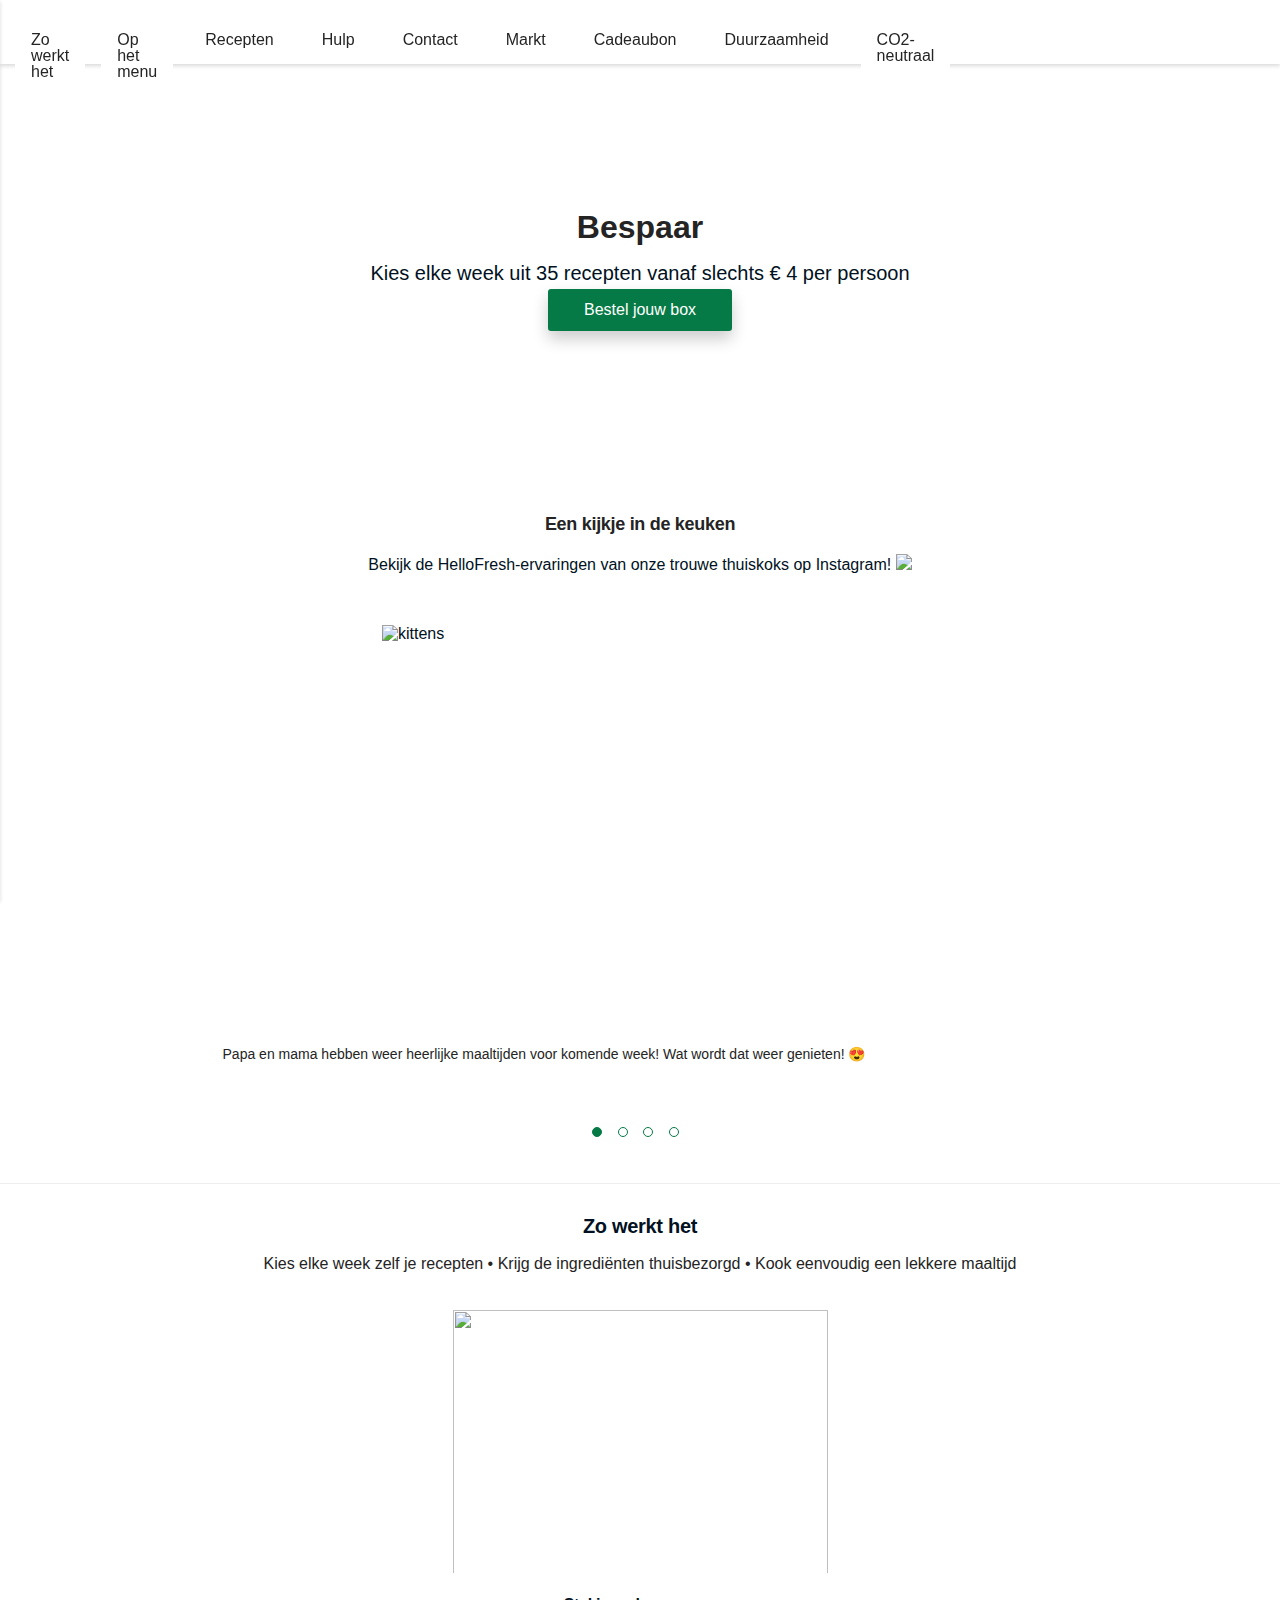
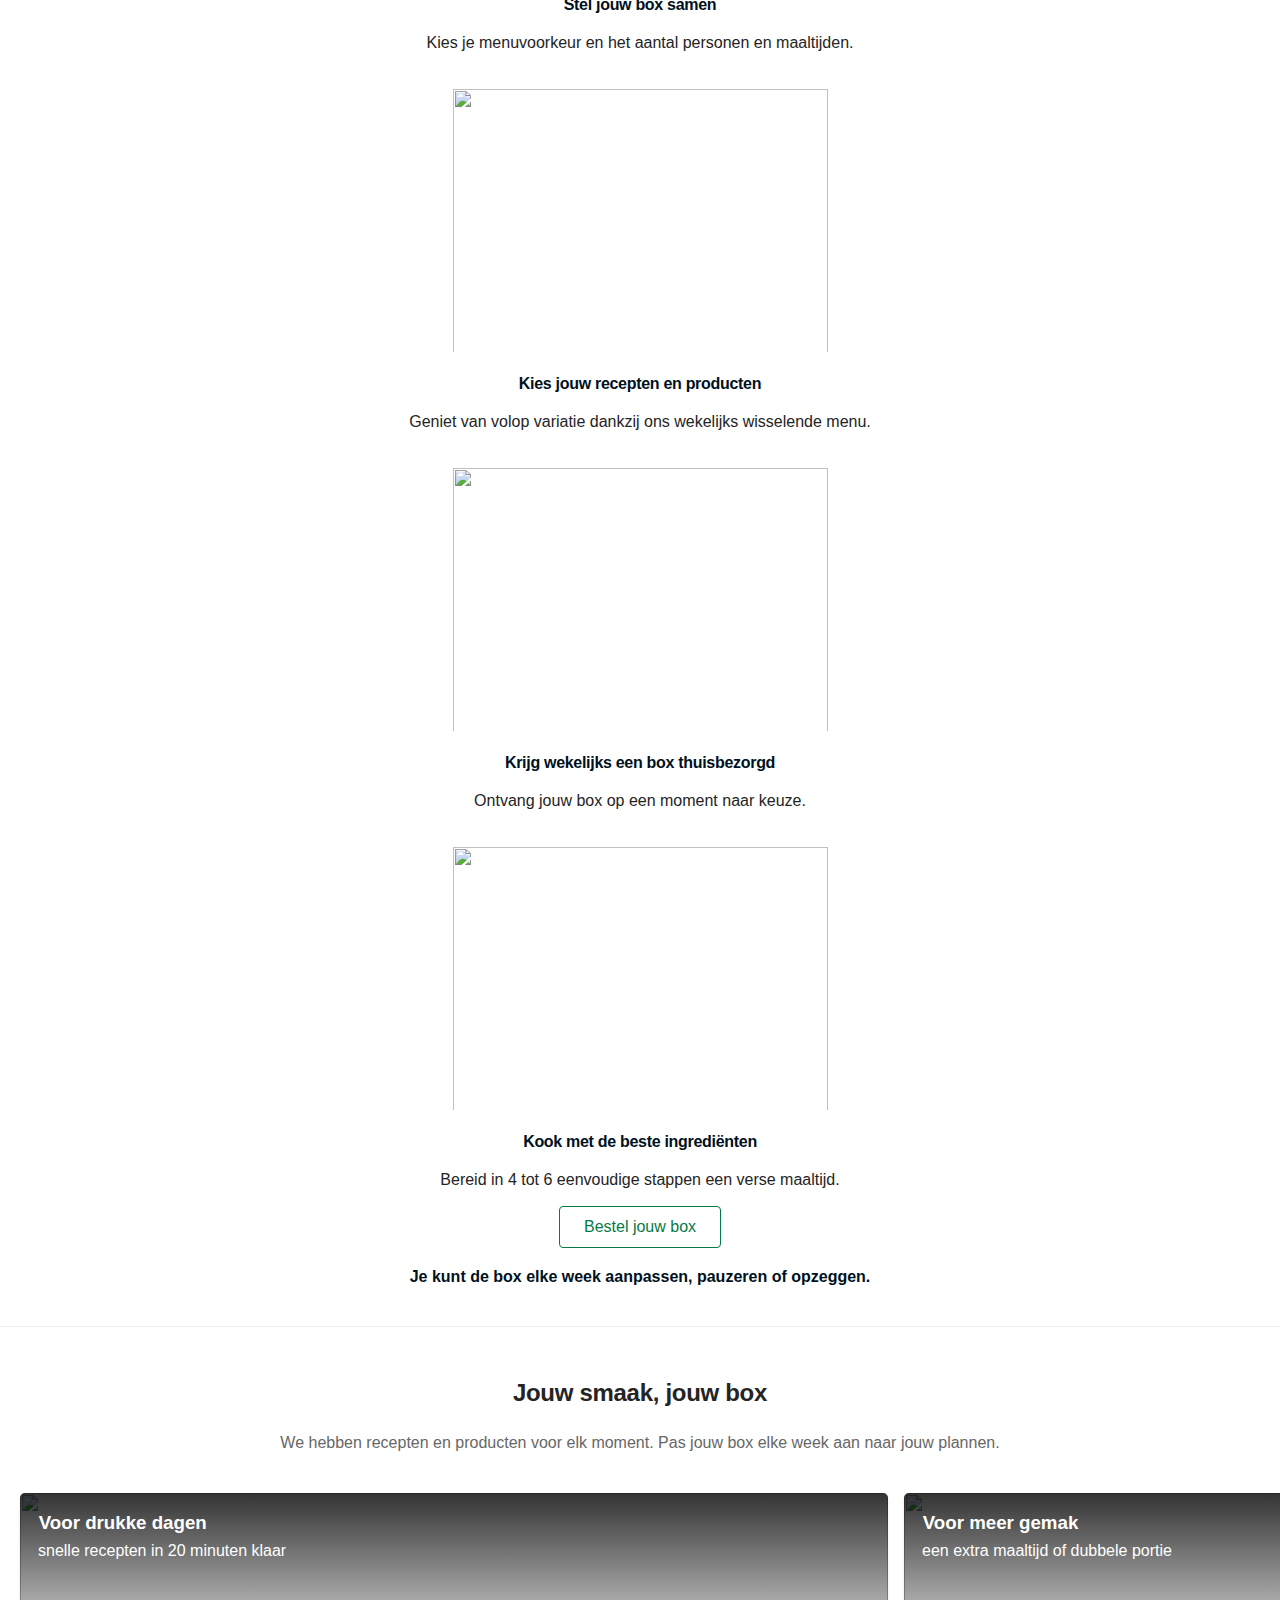
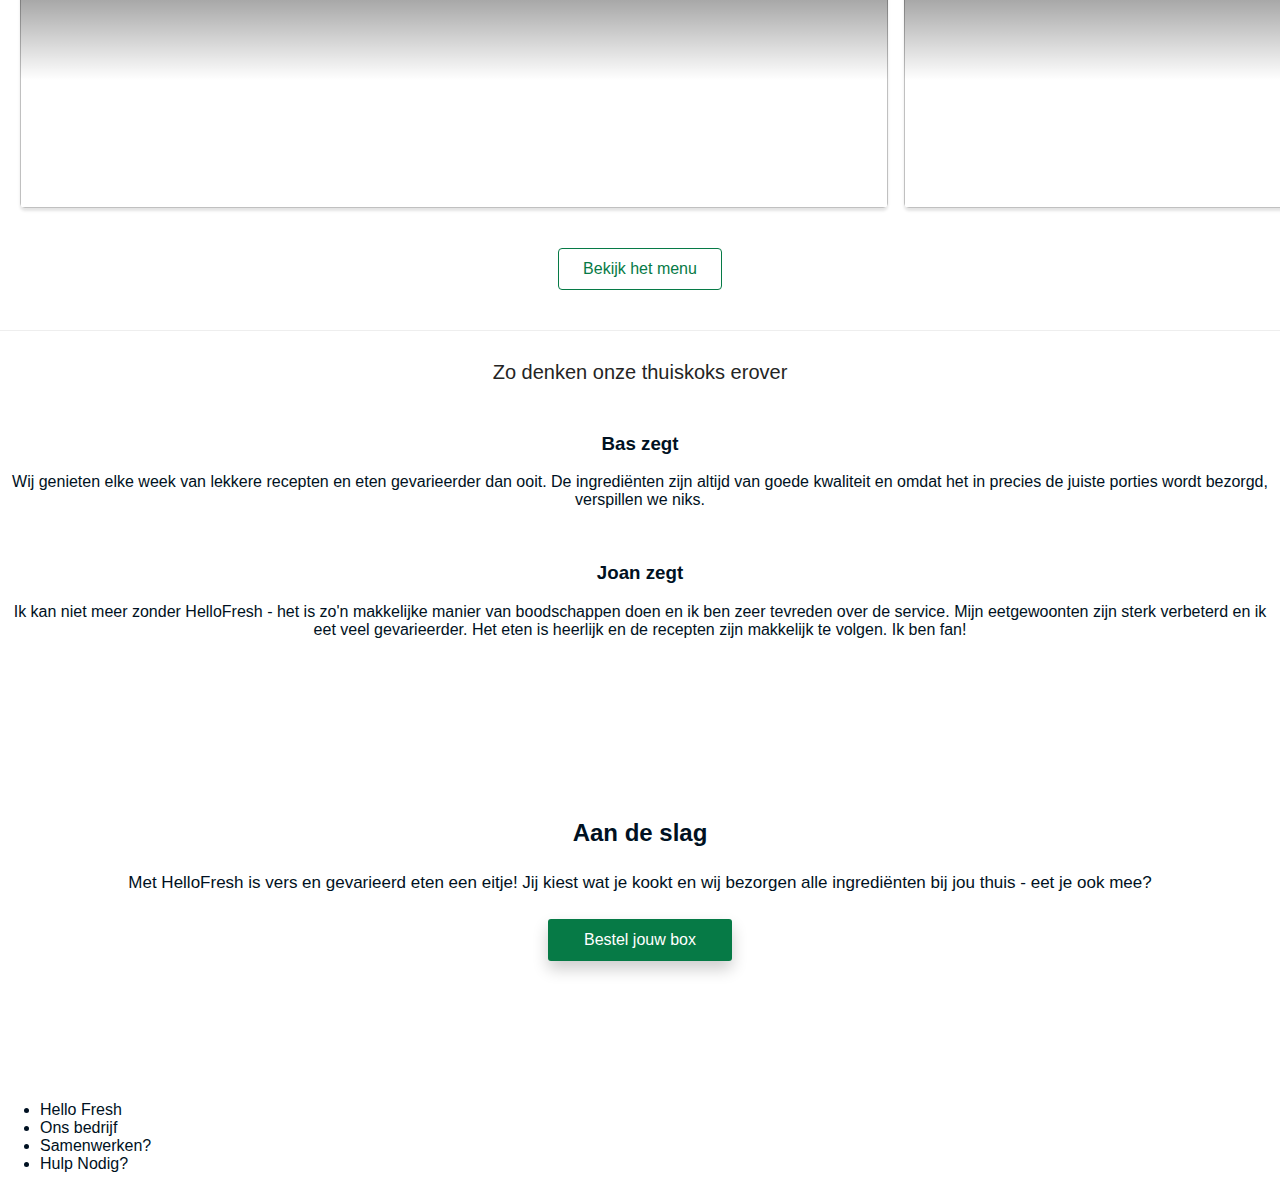
==== commit 650eb122: "Add files via upload" ====
--- a/index.html
+++ b/index.html
@@ -83,7 +83,7 @@
 			<!-- <img src="" alt=""> -->
 			<h1>Bespaar</h1>
 			<p>Kies elke week uit 35 recepten vanaf slechts € 4 per persoon</p>
-			<a>Bestel jouw box</a>
+			<a href="#">Bestel jouw box</a>
 		</section>
 
 		<section>
@@ -185,7 +185,7 @@
 			<h4>Kook met de beste ingrediënten</h4>
 			<p>Bereid in 4 tot 6 eenvoudige stappen een verse maaltijd.</p>
 
-			<a>Bestel jouw box</a>
+			<a href="#">Bestel jouw box</a>
 			<strong>Je kunt de box elke week aanpassen, pauzeren of opzeggen.</strong>
 
 		</section>
@@ -227,51 +227,41 @@
 			</ul> -->
 
 
-		<section id="bolletjesAndSwipen" class="caroCarrousel2" aria-label="Voorbeeld met bolletjes en swipen"
-			tabIndex="-1">
+		<section aria-label="Voorbeeld met bolletjes en swipen">
 			<!-- de id kun je zelf een naam geven en geef je mee in de js -->
 			<ul>
-				<li id="element1">
-					<img src="https://img.hellofresh.com/q_60,w_640,f_auto,c_limit,fl_lossy/hellofresh_website/gb/cms/homepage/homepage%20to%20Contentful/busyweek.png"
-						alt="">
+				<li>
 					<h3>Voor drukke dagen</h3>
 					<p>snelle recepten in 20 minuten klaar</p>
-				</li>
-
-				<li id="element2">
+					<img src="https://img.hellofresh.com/q_60,w_640,f_auto,c_limit,fl_lossy/hellofresh_website/gb/cms/homepage/homepage%20to%20Contentful/busyweek.png"
+						alt="">
+					
+				</li>
+
+				<li id>
+					<h3>Voor meer gemak</h3>
 					<img src="https://img.hellofresh.com/q_60,w_640,f_auto,c_limit,fl_lossy/hellofresh_website/gb/cms/homepage/homepage%20to%20Contentful/impressyourguest.png"
 						alt="">
-					<h3>Voor meer gemak</h3>
 					<p>een extra maaltijd of dubbele portie</p>
 				</li>
 
-				<li id="element3">
+				<li id>
+					<h3>Voor een beetje meer</h3>
 					<img src="https://img.hellofresh.com/q_60,w_640,f_auto,c_limit,fl_lossy/hellofresh_website/gb/cms/homepage/homepage%20to%20Contentful/deliciousextra.png"
 						alt="">
-					<h3>Voor een beetje meer</h3>
 					<p>de lekkerste producten van de HelloFresh Markt</p>
 				</li>
 
-				<li id="element4">
+				<li id=>
+					<h3>Voor speciale momenten</h3>
 					<img src="https://img.hellofresh.com/q_60,w_640,f_auto,c_limit,fl_lossy/hellofresh_website/gb/cms/homepage/homepage%20to%20Contentful/specialoccasion.png"
 						alt="">
-					<h3>Voor speciale momenten</h3>
 					<p>restaurantwaardige Premium-recepten</p>
 				</li>
 			</ul>
 
-			
-		</section>
-
-		<a>Bekijk het menu</a>
-
-
-
-
-
-
-
-
+			<a>Bekijk het menu</a> 
+		</section>
 
 
 		<section>
@@ -283,7 +273,7 @@
 			<h3>Bas zegt</h3>
 			<p>Wij genieten elke week van lekkere recepten en eten gevarieerder dan ooit. De ingrediënten zijn altijd
 				van goede kwaliteit en omdat het in precies de juiste porties wordt bezorgd, verspillen we niks.</p>
-			<img src="http://www.w3.org/2000/svg">
+			<!-- <img src="http://www.w3.org/2000/svg"> -->
 			<!-- </section> -->
 
 			<!-- <section> -->
@@ -293,19 +283,16 @@
 			<p>Ik kan niet meer zonder HelloFresh - het is zo'n makkelijke manier van boodschappen doen en ik ben zeer
 				tevreden over de service. Mijn eetgewoonten zijn sterk verbeterd en ik eet veel gevarieerder. Het eten
 				is heerlijk en de recepten zijn makkelijk te volgen. Ik ben fan!</p>
-			<img src="http://www.w3.org/2000/svg">
+			<!-- <img src="http://www.w3.org/2000/svg"> -->
 			<!-- </section> -->
 		</section>
 
 		<section>
-			<img src="https://img.hellofresh.com/c_fill,f_auto,fl_lossy,h_820,q_auto,w_840/hellofresh_website/be/cms/homepage/bottom_basic_banner/bottom_banner_mobile.jpg"
-				alt="" style="width: 25%;">
 			<h2>Aan de slag</h2>
 			<p>Met HelloFresh is vers en gevarieerd eten een eitje! Jij kiest wat je kookt en wij bezorgen alle
 				ingrediënten bij jou thuis - eet je ook mee?</p>
-			<button>Bestel jouw box</button>
-		</section>
-
+			<a href="#">Bestel jouw box</a>
+		</section>
 
 
 
@@ -321,11 +308,11 @@
 			<li>Hulp Nodig?</li>
 		</ul>
 
-		<section>
+		<!-- <section>
 			<img src="http://www.w3.org/2000/svg" alt="">
 			<img src="http://www.w3.org/2000/svg" alt="">
 			<img src="http://www.w3.org/2000/svg" alt="">
-		</section>
+		</section> -->
 
 	</footer>
 
--- a/styles/style.css
+++ b/styles/style.css
@@ -5,347 +5,379 @@
 /**************/
 /* CSS REMEDY */
 /**************/
-*, *::after, *::before {
-	box-sizing:border-box;  
-  }
-  
-  button, summary {
-	  cursor: pointer;
-  }
-  
-  
-  html{
-	  font-family: "Source Sans Pro", "Trebuchet MS", Helvetica, sans-serif;
-  }
-  body{
-	  margin: 0;
-  }
-  
-  
-  /*********************/
-  /* CUSTOM PROPERTIES */
-  /*********************/
-  :root {
-	  /* startje */
-	  --color-text:#111;
-	  --color-background:#eee;
-  }
-  
-  
-  
-  
-  
-  /****************/
-  /* JOUW STYLING */
-  /****************/
-  
-  /* jouw code */
-  
-  nav{
-	  box-shadow: rgb(0 0 0 / 15%) 0px 2px 4px 0px;
-	  position: sticky;
-  }
-  
-  nav img{
-	  width: 92px;
-	  height: 30px;
-	  display: flex;
-	  flex-direction: row;
-	  justify-content: center;
-	  
-  }
-  
-  /* ul{
+*,
+*::after,
+*::before {
+	box-sizing: border-box;
+}
+
+button,
+summary {
+	cursor: pointer;
+}
+
+
+html {
+	font-family: "Source Sans Pro", "Trebuchet MS", Helvetica, sans-serif;
+}
+
+body {
+	margin: 0;
+}
+
+
+/*********************/
+/* CUSTOM PROPERTIES */
+/*********************/
+:root {
+	/* startje */
+	--color-text: #111;
+	--color-background: #eee;
+}
+
+
+
+
+
+/****************/
+/* JOUW STYLING */
+/****************/
+
+/* jouw code */
+
+nav {
+	box-shadow: rgb(0 0 0 / 15%) 0px 2px 4px 0px;
+	position: sticky;
+}
+
+nav img {
+	width: 92px;
+	height: 30px;
+	display: flex;
+	flex-direction: row;
+	justify-content: center;
+
+}
+
+/* ul{
 	  display: ;
   } */
-  
-  /* scroll naar beneden om de uitwerking te bekijken */
-  
-  /* Simpele CSS Remedy */
-  /* naar een idee van Jen Simmons */
-  /* https://github.com/jensimmons/cssremedy */
-  *, *::after, *::before {
-	  box-sizing:border-box;  
-	}
-	
-	button:not(disabled) {
-	  cursor:pointer;
-	}
-	
-	
-	/*********************/
-	/* CUSTOM PROPERTIES */
-	/*********************/
-	:root {
-	  --general-color:#012;
-	  --general-background:#fff;
-	  
-	  --header-gradient:linear-gradient(#f8a, #fbd);
-	  
-	  --menu-gradient:linear-gradient(#8af, #bdf);
-	  --menu-border:#46f;
-	  
-	  --button-color:#fff;
-	  --button-background:#f46;
-	  
-	  --title-gradient:linear-gradient(#f46 40%, #f8a 80%);
-	}
-	
-	
-	
-	
-	
-	/********************/
-	/* ALGEMENE STIJLEN */
-	/********************/
-	body {
-	  margin:0;
-	  background-color:var(--general-background);
-	  color:var(--general-color);
-	}
-	
-	
-	
-	
-	
-	/******************************************************/
-	/* styling voor de small-screen versie van de website */
-	/******************************************************/
-	
-	/*************/
-	/* DE HEADER */
-	/*************/
-	header {
-	  min-height:4em;
-	  padding:0 1em;
-	  background-color: rgb(255, 255, 255);
-	  line-height:1;
-	  box-shadow: rgb(0 0 0 / 15%) 0px 2px 4px 0px;
-	  /* JOUW CODE HIER - stap 3 */
-	  display:flex;
-	  justify-content:space-between;
-	  align-items:center;
-	  position:sticky;
-	  top:0;
-	  z-index: 1;
-	}
-	
-	/* alle links in de header */
-	header a {
-	  padding:.5em 0;
-	  color:var(--general-color);
-	  text-decoration:none;
-	}
-	
-	
-	
-	
-	
-	/********/
-	/* LOGO */
-	/********/
-	header > a:first-of-type {
-	  /* om het boek en de titel te positioneren */
-	  display:grid;
-	  grid-template-columns:min-content min-content;
-	  grid-gap:.25em;
-	  align-items:center;
-	  margin: auto;
-	  font-weight:bold; 
-	}
-	
-	header > a:first-of-type img {
-	  height: 30px;
-	}
-	
-	
-	
-	
-	
-	
-	
-	/*****************/
-	/* BEIDE BUTTONS */
-	/*****************/
-	header button {
-	  padding:.5em;
-	  
-	  /* icon en tekst met gap-je naast elkaar */
-	  display:flex;
-	  align-items:center;
-	  gap:.25em;
-	  
-	  /* standaard styling aanpassen */
-	  appearance:none;
-	  background-color: black;
-	  border:none;
-	  border-radius:.25em; 
-	  font:inherit;
-	  text-align:center;
-	  color:var(--button-color);
-	}
-	
-	header button img {
-	  height:1em;
-	}
-	
-	
-	
-	/***************/
-	/* MENU BUTTON */
-	/***************/
-	header > button {
-	  /* JOUW CODE HIER - stap 3 */
-	  order:-1;
-	}
-	
-	
-	
-	/***************/
-	/* SLUIT BUTTON */
-	/***************/
+
+/* scroll naar beneden om de uitwerking te bekijken */
+
+/* Simpele CSS Remedy */
+/* naar een idee van Jen Simmons */
+/* https://github.com/jensimmons/cssremedy */
+*,
+*::after,
+*::before {
+	box-sizing: border-box;
+}
+
+button:not(disabled) {
+	cursor: pointer;
+}
+
+
+/*********************/
+/* CUSTOM PROPERTIES */
+/*********************/
+:root {
+	--general-color: #012;
+	--general-background: #fff;
+
+	--header-gradient: linear-gradient(#f8a, #fbd);
+
+	--menu-gradient: linear-gradient(#8af, #bdf);
+	--menu-border: #46f;
+
+	--button-color: #fff;
+	--button-background: #f46;
+
+	--title-gradient: linear-gradient(#f46 40%, #f8a 80%);
+}
+
+
+
+
+
+/********************/
+/* ALGEMENE STIJLEN */
+/********************/
+body {
+	margin: 0;
+	background-color: var(--general-background);
+	color: var(--general-color);
+}
+
+
+
+
+
+/******************************************************/
+/* styling voor de small-screen versie van de website */
+/******************************************************/
+
+/*************/
+/* DE HEADER */
+/*************/
+header {
+	min-height: 4em;
+	padding: 0 1em;
+	background-color: rgb(255, 255, 255);
+	line-height: 1;
+	box-shadow: rgb(0 0 0 / 15%) 0px 2px 4px 0px;
+	/* JOUW CODE HIER - stap 3 */
+	display: flex;
+	justify-content: space-between;
+	align-items: center;
+	position: sticky;
+	top: 0;
+	z-index: 1;
+}
+
+/* alle links in de header */
+header a {
+	padding: .5em 0;
+	color: var(--general-color);
+	text-decoration: none;
+}
+
+
+
+
+
+/********/
+/* LOGO */
+/********/
+header>a:first-of-type {
+	/* om het boek en de titel te positioneren */
+	display: grid;
+	grid-template-columns: min-content min-content;
+	grid-gap: .25em;
+	align-items: center;
+	margin: auto;
+	font-weight: bold;
+}
+
+header>a:first-of-type img {
+	height: 30px;
+}
+
+
+
+
+
+
+
+/*****************/
+/* BEIDE BUTTONS */
+/*****************/
+header button {
+	padding: .5em;
+
+	/* icon en tekst met gap-je naast elkaar */
+	display: flex;
+	align-items: center;
+	gap: .25em;
+
+	/* standaard styling aanpassen */
+	appearance: none;
+	background-color: black;
+	border: none;
+	border-radius: .25em;
+	font: inherit;
+	text-align: center;
+	color: var(--button-color);
+}
+
+header button img {
+	height: 1em;
+}
+
+
+
+/***************/
+/* MENU BUTTON */
+/***************/
+header>button {
+	/* JOUW CODE HIER - stap 3 */
+	order: -1;
+}
+
+
+
+/***************/
+/* SLUIT BUTTON */
+/***************/
+nav button {
+	justify-self: start;
+}
+
+
+
+
+
+/************/
+/* HET MENU */
+/************/
+header>nav {
+	padding: 1em;
+	display: grid;
+	align-content: start;
+	gap: 1em;
+	background-color: rgb(255, 255, 255);
+	box-shadow: rgb(0 0 0 / 15%) 0px 2px 4px 0px;
+	/* JOUW CODE HIER - stap 1 */
+	position: fixed;
+	left: 0;
+	right: 0;
+	top: 0;
+	bottom: 0;
+	width: 250px;
+
+	/* JOUW CODE HIER - stap 2 */
+	transform: translatex(-100%);
+
+	/* JOUW CODE HIER - stap 4 */
+	transition: transform .3s;
+}
+
+/* als menu open is */
+nav.toonMenu {
+	/* JOUW CODE HIER - stap 4 */
+	transform: translatex(0);
+}
+
+
+
+
+
+/*******************/
+/* LIJST MET LINKS */
+/*******************/
+nav ul {
+	margin: 0;
+	padding: 0em;
+	list-style: none;
+}
+
+
+
+/************************/
+/* EEN LINK IN DE LIJST */
+/************************/
+header nav a {
+	/* icon en tekst met gap-je naast elkaar */
+	display: flex;
+	align-items: center;
+	column-gap: .25em;
+	text-align: left;
+	padding: 16px;
+	background-color: rgb(255, 255, 255);
+	color: rgb(36, 36, 36);
+	display: flex;
+	cursor: pointer;
+	text-decoration: none;
+
+}
+
+ header nav li:nth-of-type(1) {
+	/* icon en tekst met gap-je naast elkaar */
+    width: 100%;
+    display: flex;
+    -webkit-box-align: center;
+    align-items: center;
+    -webkit-box-pack: center;
+    justify-content: center;
+    border-radius: 4px;
+    border-style: none;
+    font-size: 16px;
+    line-height: 0px;
+    padding: 5px 24px;
+    background: none;
+    border-color: rgb(6, 122, 70);
+    box-shadow: 0px 0px 0px 1px inset;
+    color: rgb(6, 122, 70);
+    text-decoration: none;
+    cursor: pointer;
+}
+
+nav a img {
+	width: auto;
+	height: 2em;
+}
+
+nav a.active {
+	font-weight: bold;
+}
+
+
+
+
+
+/****************************************************************/
+/* styling voor de header als de browser minimaal 38em breed is */
+/****************************************************************/
+@media (min-width:38em) {
+	header>button {
+		/* JOUW CODE HIER - stap 6 */
+		display: none;
+	}
+
+	nav {
+		/* JOUW CODE HIER - stap 7 */
+		position: static;
+		transform: none;
+		padding: 0;
+
+		background: none;
+	}
+
 	nav button {
-	 justify-self:start;
-	}
-	
-	
-	
-	
-	
-	/************/
-	/* HET MENU */
-	/************/
-	header > nav {
-	  padding:1em;
-	  display:grid;
-	  align-content:start;
-	  gap:1em;
-	  background-color: rgb(255, 255, 255);
-	  box-shadow: rgb(0 0 0 / 15%) 0px 2px 4px 0px;
-	  /* JOUW CODE HIER - stap 1 */
-	  position:fixed;
-	  left:0;
-	  right:0;
-	  top:0;
-	  bottom:0;
-	  width: 250px;
-	  
-	  /* JOUW CODE HIER - stap 2 */
-	  transform:translatex(-100%);
-	  
-	  /* JOUW CODE HIER - stap 4 */
-	  transition:transform .3s;
-	}
-	
-	/* als menu open is */
-	nav.toonMenu {
-	  /* JOUW CODE HIER - stap 4 */
-	  transform:translatex(0);
-	}
-	
-	
-	
-	
-	
-	/*******************/
-	/* LIJST MET LINKS */
-	/*******************/
-	nav ul { 
-	  margin:0; 
-	  padding:0em;
-	  list-style:none;
-	}
-	
-	
-	
-	/************************/
-	/* EEN LINK IN DE LIJST */
-	/************************/
+		/* JOUW CODE HIER - stap 6 */
+		display: none;
+	}
+
+	nav ul {
+		/* JOUW CODE HIER - stap 8 */
+		display: flex;
+		gap: 1em;
+	}
+
 	nav a {
-	  /* icon en tekst met gap-je naast elkaar */
-	  display:flex;
-	  align-items:center;
-	  column-gap:.25em;
-	  
-	  border-bottom:solid 1px var(--menu-border);
-	}
-	
-	nav a img {
-	  width:auto;
-	  height:2em;
-	}
-	
-	nav a.active {
-	  font-weight:bold;
-	}
-	
-	
-	
-	
-	
-	/****************************************************************/
-	/* styling voor de header als de browser minimaal 38em breed is */
-	/****************************************************************/
-	@media (min-width:38em) {
-	  header > button {
-		/* JOUW CODE HIER - stap 6 */
-		display:none;
-	  }
-	  
-	  nav {
-		/* JOUW CODE HIER - stap 7 */
-		position:static;
-		transform:none;
-		padding:0;
-		
-		background:none;
-	  }
-	  
-	  nav button {
-		/* JOUW CODE HIER - stap 6 */
-		display:none;
-	  }
-	  
-	  nav ul {
-		/* JOUW CODE HIER - stap 8 */
-		display:flex;
-		gap:1em;
-	  }
-	  
-	  nav a {
 		/* JOUW CODE HIER - stap 9 */
-		flex-direction:column;
-		
-		border:none;
-	  }
-	  
-	  header > a:last-of-type {
+		flex-direction: column;
+
+		border: none;
+	}
+
+	header>a:last-of-type {
 		/* JOUW CODE HIER - stap 9 */
-		flex-direction:column;
-	  }
-	}
-	
-	
-	
-	
-	
-	/****************************************************************/
-	/* styling voor de header als de browser minimaal 57em breed is */
-	/****************************************************************/
-	@media (min-width:57em) {
-	  header > a:last-of-type,
-	  nav a {
+		flex-direction: column;
+	}
+}
+
+
+
+
+
+/****************************************************************/
+/* styling voor de header als de browser minimaal 57em breed is */
+/****************************************************************/
+@media (min-width:57em) {
+
+	header>a:last-of-type,
+	nav a {
 		/* JOUW CODE HIER - stap 10 */
-		flex-direction:row;
-	  }
-	}
-	
-	
-	
-	
-	
-	/***********/
-	/* CONTENT */
-	/***********/
-	
-  +		flex-direction: row;
+	}
+}
+
+
+
+
+
+/***********/
+/* CONTENT */
+/***********/--- a/styles/pagina1.css
+++ b/styles/pagina1.css
@@ -44,6 +44,7 @@
     text-decoration: none;
     text-align: center;
     padding: 12px 36px;
+    text-decoration: none;
 }
 
 section:nth-of-type(1) p {
@@ -139,10 +140,10 @@
 
 section:nth-of-type(4) a {
   color: #067A46;
-  cursor: pointer;
+  /* display: inline-block; */
+  display: table;
+  vertical-align: text-bottom;
   font-size: 16px;
-  font-family: Agrandir,Verdana,Geneva,sans-serif;
-  text-decoration: none;
   padding-left: 24px;
   padding-right: 24px;
   min-height: 40px;
@@ -150,9 +151,11 @@
   background-color: transparent;
   border-style: solid;
   border-width: 1px;
+  border-color: #067A46;
   box-shadow: none;
-  margin-top: 24px;
-  text-align: center;
+  border-radius: 4px;
+  margin: auto;
+  text-decoration: none;
 }
 
 section:nth-of-type(4) strong {
@@ -191,14 +194,7 @@
   padding-right: 10px;
   }
 
-  
-  section:nth-of-type(6) {
-    border-bottom: 1px solid #EEEEEE;
-    padding-bottom: 40px;
-    background-color: #FFFFFF;
-    display: flex;
-
-} 
+
 
 
 
@@ -438,7 +434,7 @@
 /* Carrousel 2 */
 
 
-.caroCarrousel2 {
+main section:nth-of-type(6) {
   /* basis waarden die door de hele carrousel gebruikt worden */
   /* kun je zelf aanpassen */
   --caroCarrouselMainColor:#333;
@@ -449,8 +445,34 @@
   outline:none;
   padding-bottom: 1em;
   border-bottom: 1px solid #EEEEEE;
-  padding-bottom: 60px;
+  padding-bottom: 40px;
+  background-color: #FFFFFF;
  
+}
+
+  
+section:nth-of-type(6) {
+  border-bottom: 1px solid #EEEEEE;
+} 
+
+section:nth-of-type(6) a{
+color: #067A46;
+/* display: inline-block; */
+display: table;
+vertical-align: text-bottom;
+font-size: 16px;
+padding-left: 24px;
+padding-right: 24px;
+min-height: 40px;
+line-height: 40px;
+background-color: transparent;
+border-style: solid;
+border-width: 1px;
+border-color: #067A46;
+box-shadow: none;
+border-radius: 4px;
+margin: auto;
+text-decoration: none;
 }
 
 /* dark mode */
@@ -464,13 +486,16 @@
 
 /************************************/
 /* de carrousel elementen container */
-.caroCarrousel2 > ul {
-margin: 0; padding: 0;
-list-style: none;
+main section:nth-of-type(6) ul {
+  margin: 0;
+  padding: 0;
+  list-style: none;
   display: flex;
-  
+  gap:1em;
+  padding:0 1.25em;
+  padding-bottom: 40px;
   /* handmatig scrollen is mogelijk */
-  overflow: hidden;
+  overflow: auto;
   
   /* snappen als er gescrolled wordt - andere helft bij li */
 scroll-snap-type: inline mandatory;
@@ -484,7 +509,7 @@
   scrollbar-width: none; /* voor firefox */
 }
 
-.caroCarrousel2 > ul::-webkit-scrollbar {
+main section:nth-of-type(6) ul::-webkit-scrollbar {
 /* scrollbar zoveel mogelijk verbergen */
 display: none; /* voor chrome, safari en edge*/
 }
@@ -492,57 +517,119 @@
 
 /**************************/
 /* de carrousel elementen */
-.caroCarrousel2 > ul li {
+main section:nth-of-type(6) ul li {
 flex-basis: 70%;
 flex-shrink: 0;
 /* snappen als er gescrolled wordt - andere helft bij ul */
   scroll-snap-align:center;
+  position: relative;
 }
 
 
 /**********************************/
 /* de carrousel elementen content */
 
-/* de stijlen voor jouw content hier */
-.caroCarrousel2 > ul li > img {
-display: block;
-max-width: 100%;
-object-fit: cover;
-border-radius: 5px;
-margin: auto;
-background-image: linear-gradient(0deg,rgba(0,0,0,0) 45%,black);
-box-shadow: rgb(228 228 228) 0px 3px 3px;
-width: 262px;
-height: 315px;
-}
-
-/****************/
-/* DE BOLLETJES */
-/****************/
-
-
-.caroCarrousel2 > ul li > p {
-  color: #000000;
+
+main section:nth-of-type(6) ul li h3 {
+  position:absolute;
+  left:0;
+  right:0;
+  top:0;
+  margin:0;
+  min-height:10em;
+  background-image: linear-gradient(#000c, #0000);
+  color:white;
+  padding:1em; 
+  border-radius:5px 5px 0 0;
+}
+
+main section:nth-of-type(6) ul li p {
+  color: #FFFFFF;
   font-family: Agrandir,Verdana,Geneva,sans-serif;
   line-height: 24px;
   margin-bottom: 8px;
   max-width: 80%;
-  padding-left: 25px;
-}
-
-.caroCarrousel2 > ul li > h3 {
-font-family: Agrandir,sans-serif;
-font-weight: 600;
-line-height: 24px;
--webkit-letter-spacing: -0.3px;
--moz-letter-spacing: -0.3px;
--ms-letter-spacing: -0.3px;
-letter-spacing: -0.3px;
-color: #242424;
-font-size: 18px;
-color: #000000;
-font-size: 24px;
-line-height: 32px;
-max-width: 90%;
-padding-left: 25px;
-}+  position: absolute;
+  top: 30px;
+  left: 18px;
+}
+
+/* de stijlen voor jouw content hier */
+main section:nth-of-type(6) ul li > img {
+display: block;
+width: 100%;
+object-fit: cover;
+border-radius: 5px;
+margin: auto;
+box-shadow: rgb(228 228 228) 0px 3px 3px;
+height: 315px;
+}
+
+
+section:nth-of-type(7) {
+  max-width: 100%;
+  padding-left: 10px;
+  padding-right: 10px;
+  text-align: center;
+  padding-bottom: 20px;
+}
+
+section:nth-of-type(7) h4{
+  font-family: Agrandir,sans-serif;
+  font-weight: 400;
+  line-height: 28px;
+  color: #242424;
+  font-size: 20px;
+  margin-left: 5px;
+  margin-right: 5px;
+  margin-bottom: 10px;
+}
+
+
+section:nth-of-type(8){
+    background-image: url("https://img.hellofresh.com/c_fill,f_auto,fl_lossy,h_820,q_auto:eco,w_840/hellofresh_website/gb/cms/homepage/HF_App_web_landing_page_newbanners_desktop_767x410.jpg");
+    min-height: 410px; /* bah px */
+    /* padding-bottom: 20px; */
+    /* padding-top: 20px; */
+    padding:1.125em;
+    /* background-repeat: no-repeat; */
+    background-size: cover;
+    /* width: 100%; */
+    /* display:flex;
+    justify-content: center;
+    align-items: center;
+    flex-direction: column; */
+    display:grid;
+    place-content: center;
+    place-items: center;
+    /* sanne vindt grid ok  - flex trouwens ook */
+    text-align: center;
+}
+
+section:nth-of-type(8) a{
+  font-weight: 400px;
+  font-size: 16px;
+  border-radius: 3px;
+  font-family: Agrandir,sans-serif;
+  color: #FFFFFF; /* veranderen naar die root ding  */
+  background-color: #067A46;   /* veranderen naar die root ding  */
+  box-shadow: 0 8px 16px 0 rgba(0,0,0,0.2);
+  text-decoration: none;
+  text-align: center;
+  padding: 12px 36px;
+}
+
+section:nth-of-type(8) p {
+  color: inherit;
+  font-family: "Source Sans Pro", "Trebuchet MS", Helvetica, sans-serif;
+  margin: 0px;
+  text-align: center;
+  font-size: 17px;
+  line-height: 32px;
+  padding-bottom: 20px;
+}
+
+/* footer{
+
+
+} */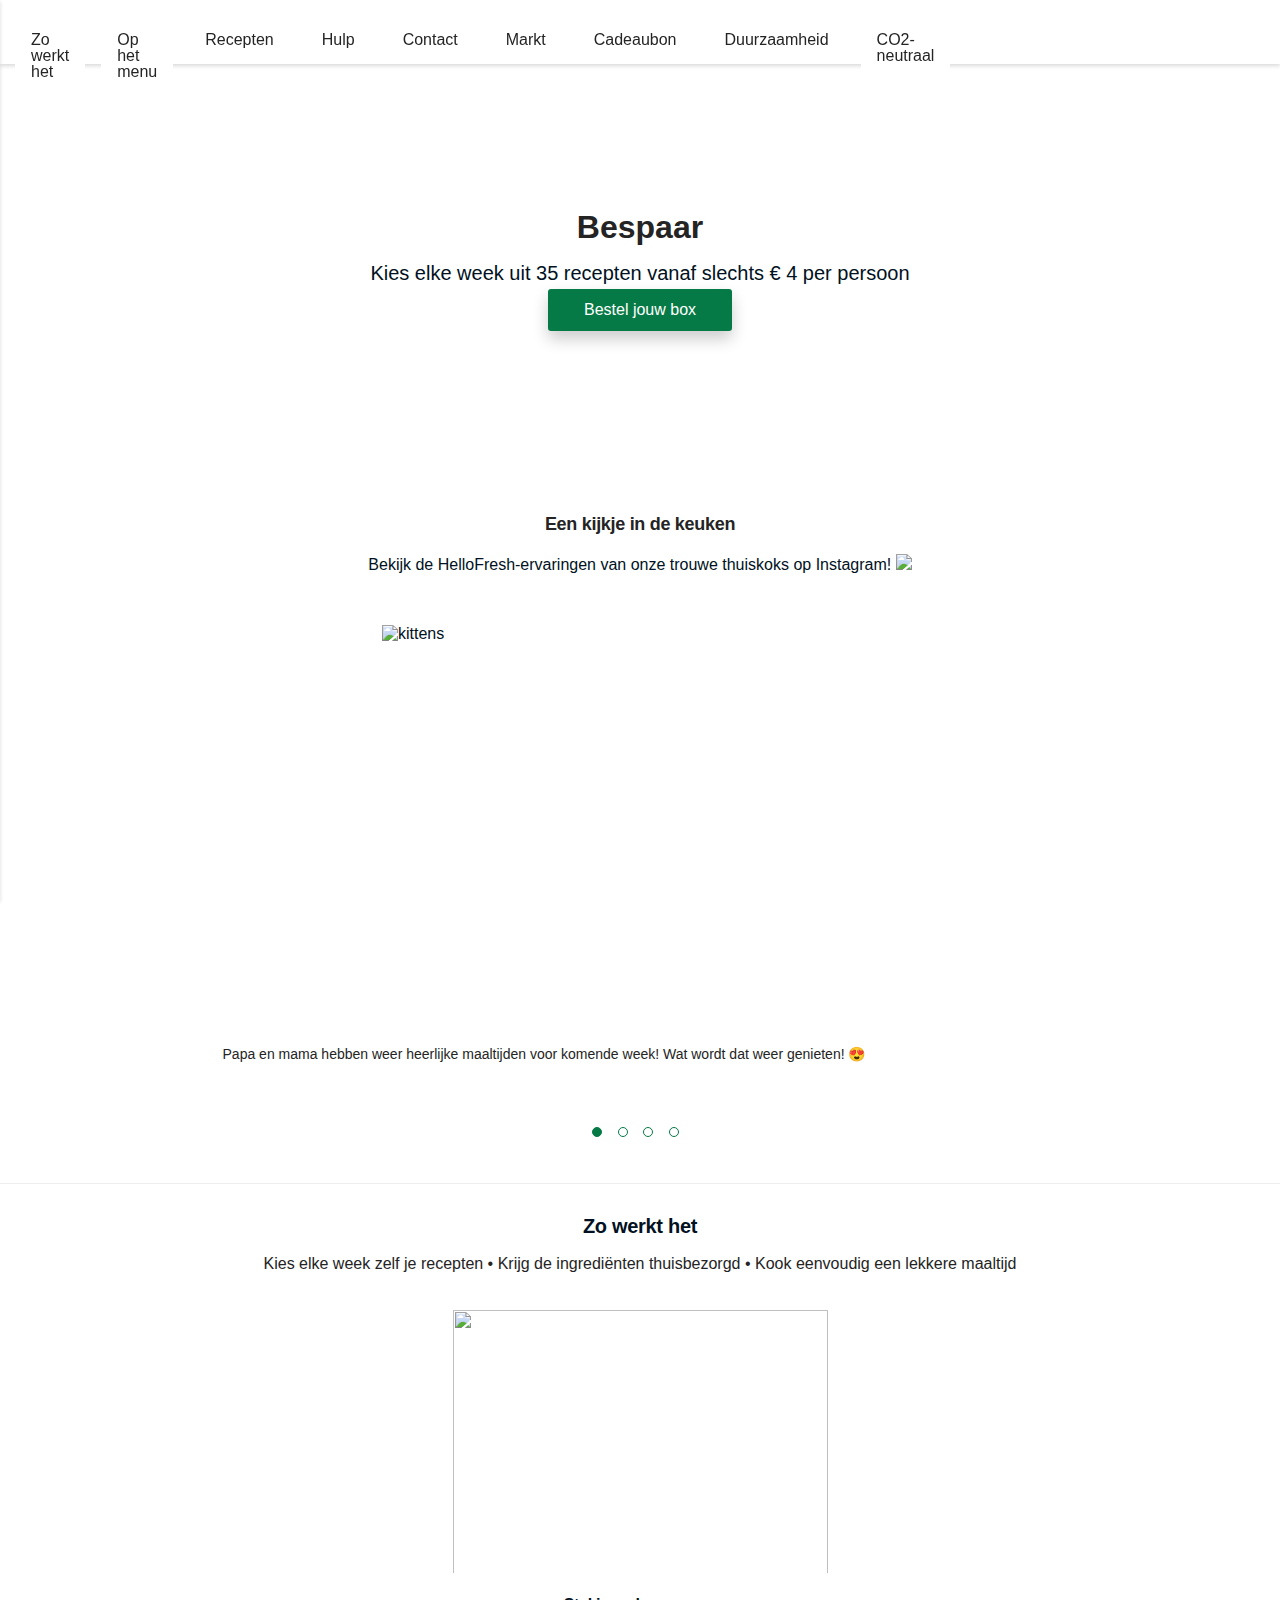
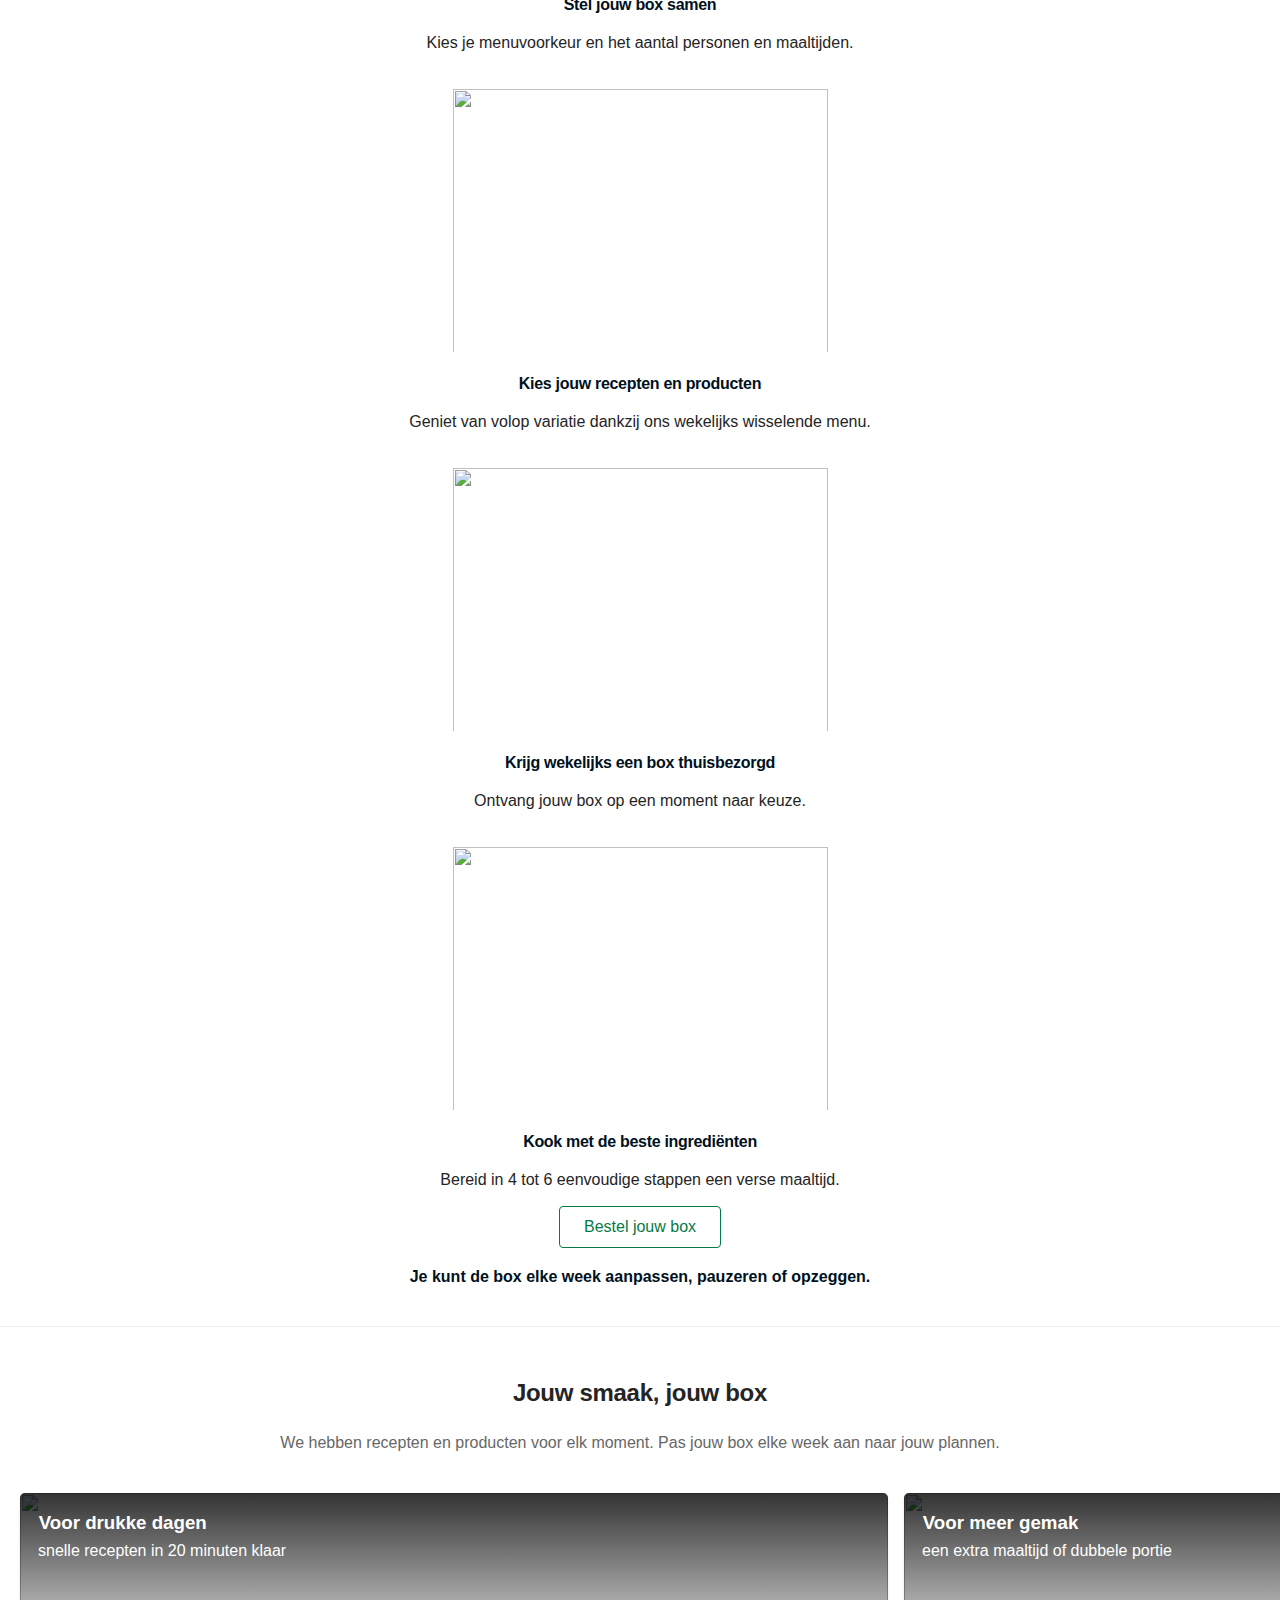
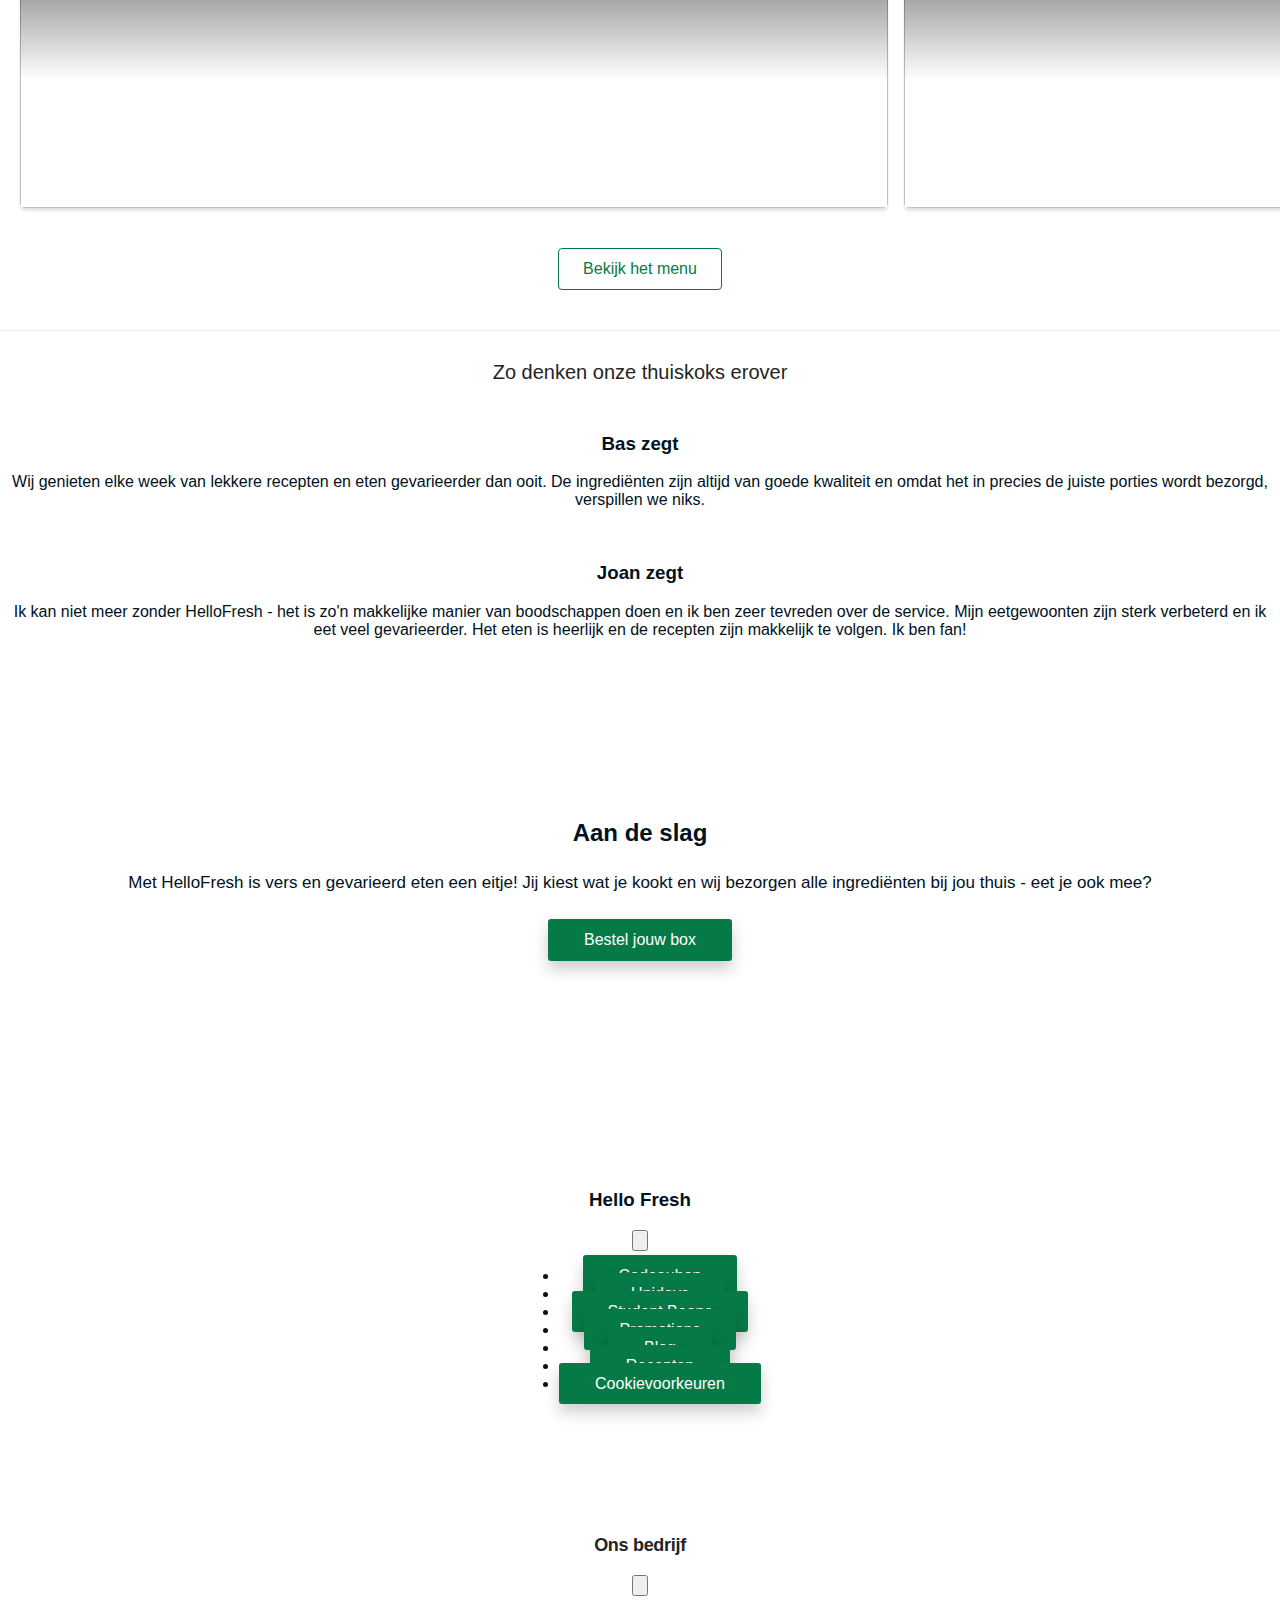
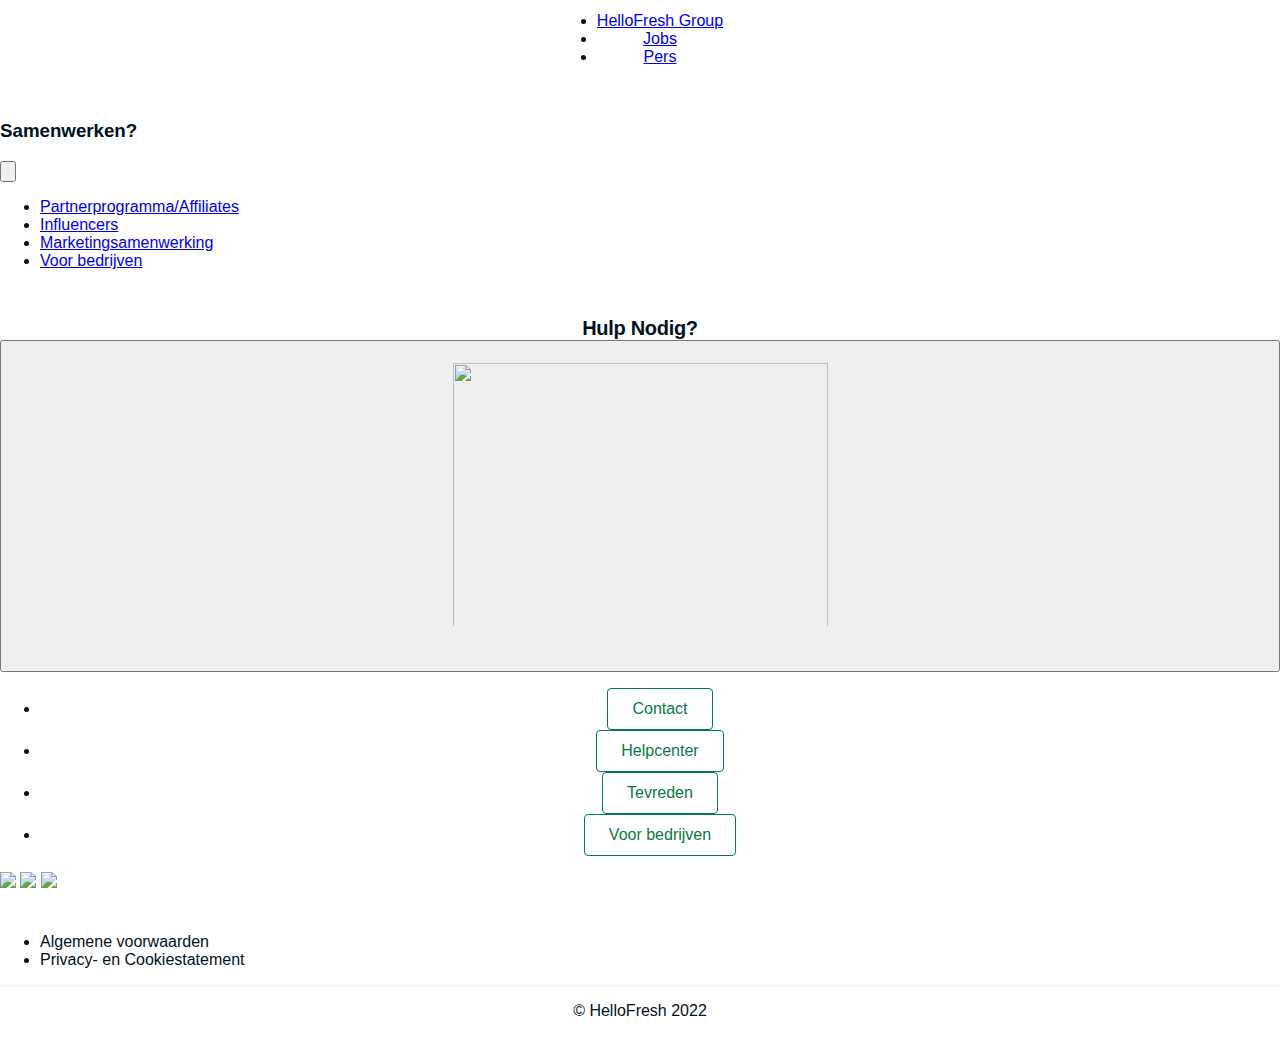
==== commit 57e445ee: "Add files via upload" ====
--- a/index.html
+++ b/index.html
@@ -39,7 +39,7 @@
 		</nav> -->
 
 		<!-- het logo -->
-		<a href="#">
+		<a href="#" aria-label="het logo van onze website">
 			<img src="https://img.hellofresh.com/image/upload/c_scale,f_auto,q_auto,w_230/v1600959926/Hello_Fresh_Lockup.png"
 				alt="go home" />
 		</a>
@@ -47,52 +47,57 @@
 		<!-- de open button -->
 		<!-- de button is niet relevant voor screenreaders -->
 		<!-- met aria-hidden="true" 'verstop' je de button voor ze -->
-		<button aria-hidden="true"><img src="https://assets.codepen.io/274456/ui-icon-hamburger.svg" alt="" /></button>
+		<button aria-hidden="true" aria-label="button die de navigatie van de website uitklapt"><img
+				src="https://assets.codepen.io/274456/ui-icon-hamburger.svg" alt="" /></button>
 
 
 		<!--  het menu -->
 		<nav>
 			<!-- de sluit button -->
 			<!-- de button is ook niet relevant voor screenreaders -->
-			<button aria-hidden="true"><img src="https://assets.codepen.io/274456/ui-icon-cross.svg" alt="" /></button>
-
-			<ul>
-				<li><a href="#">Inloggen</a></li>
-				<li><a href="#">Onze boxen</a></li>
-				<li><a href="#">Zo werkt het</a></li>
-				<li><a href="#">Op het menu</a></li>
-				<li><a href="#">Recepten</a></li>
-
-				<li><a href="#">Hulp</a></li>
-				<li><a href="#">Contact</a></li>
-				<li><a href="#">Markt</a></li>
-				<li><a href="#">Cadeaubon</a></li>
-				<li><a href="#">Duurzaamheid</a></li>
-				<li><a href="#">CO2-neutraal</a></li>
+			<button aria-hidden="true" aria-label="button die de navigatie weer sluit">
+				<img src="https://assets.codepen.io/274456/ui-icon-cross.svg" alt="" />
+			</button>
+
+			<ul>
+				<li aria-label="link naar inloggen"><a href="#">Inloggen</a></li>
+				<li aria-label="link naar onze boxen pagina"><a href="#">Onze boxen</a></li>
+				<li aria-label="link naar zo werkt het pagina"><a href="#">Zo werkt het</a></li>
+				<li aria-label="link naar op het menu pagina"><a href="#">Op het menu</a></li>
+				<li aria-label="link naar recepten pagina"><a href="#">Recepten</a></li>
+
+				<li aria-label="link naar hulp pagina"><a href="#">Hulp</a></li>
+				<li aria-label="link naar contact pagina"><a href="#">Contact</a></li>
+				<li aria-label="link naar markt pagina"><a href="#">Markt</a></li>
+				<li aria-label="link naar cadeaubon pagina"><a href="#">Cadeaubon</a></li>
+				<li aria-label="link naar duurzaamheid pagina"><a href="#">Duurzaamheid</a></li>
+				<li aria-label="link naar co2-neutraal pagina"><a href="#">CO2-neutraal</a></li>
 			</ul>
 		</nav>
 
 	</header>
 
-
+	<!-- aria-label="" -->
 	<main>
 
 		<!-- <h1>Hello Fresh</h1> -->
 
-		<section>
+		<section aria-label="Informatie en link naar bestellen">
 			<!-- <img src="" alt=""> -->
-			<h1>Bespaar</h1>
-			<p>Kies elke week uit 35 recepten vanaf slechts € 4 per persoon</p>
-			<a href="#">Bestel jouw box</a>
-		</section>
-
-		<section>
-			<h3>Een kijkje in de keuken</h3>
-			<p>Bekijk de HelloFresh-ervaringen van onze trouwe thuiskoks op Instagram!
-				<img src="https://hf-website-live.s3-eu-west-1.amazonaws.com/be/cms/landing_pages/icon-instagram.svg">
+			<h1 aria-label="Bespaar">Bespaar</h1>
+			<p aria-label="Kies elke week uit 35 recepten vanaf slechts € 4 per persoon">Kies elke week uit 35 recepten
+				vanaf slechts € 4 per persoon</p>
+			<a href="#" aria-label="Link die leid naar de Bestel jouw box pagina">Bestel jouw box</a>
+		</section>
+
+		<section aria-label="Link naar de instagram pagina">
+			<h3 aria-label="Een kijkje in de keuken">Een kijkje in de keuken</h3>
+			<p aria-label="Bekijk de HelloFresh-ervaringen van onze trouwe thuiskoks op Instagram!">Bekijk de
+				HelloFresh-ervaringen van onze trouwe thuiskoks op Instagram!
+				<img src="https://hf-website-live.s3-eu-west-1.amazonaws.com/be/cms/landing_pages/icon-instagram.svg"
+					aria-label="link naar de instagram pagina">
 			</p>
 		</section>
-
 
 		<!-- <section>
 			<img src="https://img.hellofresh.com/f_auto,fl_lossy,q_auto,w_375/hellofresh_website/nl/cms/Contentful%20Landing%20Pages/life.of.zoe.the.frenchie.jpg"
@@ -115,86 +120,99 @@
 			<p>Dit is een recept dat ik bewaar om nog vaker te maken. Lekker en supersimpel om te maken!</p>
 		</section> -->
 
-		<section id="bolletjesAndSwipen" class="caroCarrousel" aria-label="Voorbeeld met bolletjes en swipen"
-			tabIndex="-1">
+		<section id="bolletjesAndSwipen" class="caroCarrousel"
+			aria-label="Slider met berichten van andere klanten op de instagram pagina" tabIndex="-1">
 			<!-- de id kun je zelf een naam geven en geef je mee in de js -->
 			<ul>
+
+
 				<li id="element1"><img
 						src="https://img.hellofresh.com/f_auto,fl_lossy,q_auto,w_375/hellofresh_website/nl/cms/Contentful%20Landing%20Pages/life.of.zoe.the.frenchie.jpg"" alt="
-						kittens" />
-					<p>Papa en mama hebben weer heerlijke maaltijden voor komende week! Wat wordt dat weer genieten! 😍
+						kittens" aria-label="afbeelding van het gerecht" />
+					<p
+						aria-label="Papa en mama hebben weer heerlijke maaltijden voor komende week! Wat wordt dat weer genieten!">
+						Papa en mama hebben weer heerlijke maaltijden voor komende week! Wat wordt dat weer genieten! 😍
 					</p>
 				</li>
 
 				<li id="element2"><img
 						src="https://img.hellofresh.com/f_auto,fl_lossy,q_auto,w_375/hellofresh_website/nl/cms/Contentful%20Landing%20Pages/livingbynathalie.jpg"
-						alt="kittens" />
-					<h4>livingbynathalie</h4>
-					<p>Hello late lunch! 🥞</p>
+						alt="kittens" aria-label="afbeelding van het gerecht" />
+					<h4 aria-label="livingbynathalie">livingbynathalie</h4>
+					<p aria-label="Hello late lunch!"> Hello late lunch! 🥞</p>
 				</li>
 
 				<li id="element3"><img
 						src="https://img.hellofresh.com/f_auto,fl_lossy,q_auto,w_375/hellofresh_website/nl/cms/Contentful%20Landing%20Pages/kokenmetpeper_edited.png"
-						alt="kittens" />
-					<h4>kokenmetpeper</h4>
-					<p>Risotto met Kabeljauw.💚✨ Een heerlijk én simpel recept van HelloFresh!</p>
+						alt="kittens" aria-label="afbeelding van het gerecht" />
+					<h4 aria-label="kokenmetpeper">kokenmetpeper</h4>
+					<p aria-label="Risotto met Kabeljauw. Een heerlijk én simpel recept van HelloFresh!">Risotto met
+						Kabeljauw.💚✨ Een heerlijk én simpel recept van HelloFresh!</p>
 				</li>
 
 				<li id="element4"><img
 						src="https://img.hellofresh.com/f_auto,fl_lossy,q_auto,w_375/hellofresh_website/nl/cms/Contentful%20Landing%20Pages/riannekramer_edited.png"
-						alt="kittens" />
-					<h4>riannekramer</h4>
-					<p>Dit is een recept dat ik bewaar om nog vaker te maken. Lekker en supersimpel om te maken!</p>
+						alt="kittens" aria-label="afbeelding van het gerecht" />
+					<h4 aria-label="riannekramer">riannekramer</h4>
+					<p
+						aria-label="Dit is een recept dat ik bewaar om nog vaker te maken. Lekker en supersimpel om te maken">
+						Dit is een recept dat ik bewaar om nog vaker te maken. Lekker en supersimpel om te maken!</p>
 				</li>
 			</ul>
 
 			<nav>
 				<ul>
-					<li><a href="#element1" aria-label="go to element1"></a></li>
-					<li><a href="#element2" aria-label="go to element2"></a></li>
-					<li><a href="#element3" aria-label="go to element3"></a></li>
-					<li><a href="#element4" aria-label="go to element4"></a></li>
+					<li><a href="#element1" aria-label="ga naar bericht 1"></a></li>
+					<li><a href="#element2" aria-label="ga naar bericht 2"></a></li>
+					<li><a href="#element3" aria-label="ga naar bericht 3"></a></li>
+					<li><a href="#element4" aria-label="ga naar bericht 4"></a></li>
 				</ul>
 			</nav>
 		</section>
 
 
-		<section>
-			<h3>Zo werkt het</h3>
-			<p>Kies elke week zelf je recepten • Krijg de ingrediënten thuisbezorgd • Kook eenvoudig een lekkere
+		<section aria-label="Hoe het process werkt sectie">
+			<h3 aria-label="Zo werkt het">Zo werkt het</h3>
+			<p aria-label="Kies elke week zelf je recepten, Krijg de ingrediënten thuisbezorgd, Kook eenvoudig een lekkere
+			maaltijd">Kies elke week zelf je recepten • Krijg de ingrediënten thuisbezorgd • Kook eenvoudig een lekkere
 				maaltijd</p>
 
 
 			<img src="https://img.hellofresh.com/f_auto,fl_lossy,q_auto,w_375/hellofresh_website/be/cms/homepage/image_columns/hiw-1-v2.png"
-				alt="">
-			<h4>Stel jouw box samen</h4>
-			<p>Kies je menuvoorkeur en het aantal personen en maaltijden.</p>
+				alt="" aria-label="afbeelding die de website op een mobiel scherm toont">
+			<h4 aria-label="Stel jouw box samen">Stel jouw box samen</h4>
+			<p aria-label="Kies je menuvoorkeur en het aantal personen en maaltijden.">Kies je menuvoorkeur en het
+				aantal personen en maaltijden.</p>
 
 			<img src="https://img.hellofresh.com/f_auto,fl_lossy,q_auto,w_375/hellofresh_website/be/cms/homepage/image_columns/hiw-2-v2.png"
-				alt="">
-			<h4>Kies jouw recepten en producten</h4>
-			<p>Geniet van volop variatie dankzij ons wekelijks wisselende menu.</p>
+				alt="" aria-label="afbeelding van een gerecht op een bord">
+			<h4 aria-label="Kies jouw recepten en producten">Kies jouw recepten en producten</h4>
+			<p aria-label="Geniet van volop variatie dankzij ons wekelijks wisselende menu.">Geniet van volop variatie
+				dankzij ons wekelijks wisselende menu.</p>
 
 			<img src="https://img.hellofresh.com/f_auto,fl_lossy,q_auto,w_375/hellofresh_website/be/cms/homepage/image_columns/hiw-3-v2.png"
-				alt="">
-			<h4>Krijg wekelijks een box thuisbezorgd</h4>
-			<p>Ontvang jouw box op een moment naar keuze.</p>
+				alt="" aria-label="afbeelding van de ingredienten die zijn geleverd">
+			<h4 aria-label="Krijg wekelijks een box thuisbezorgd">Krijg wekelijks een box thuisbezorgd</h4>
+			<p aria-label="Ontvang jouw box op een moment naar keuze">Ontvang jouw box op een moment naar keuze.</p>
 
 			<img src="https://img.hellofresh.com/f_auto,fl_lossy,q_auto,w_375/hellofresh_website/be/cms/homepage/image_columns/hiw-4-v3.png"
-				alt="">
-			<h4>Kook met de beste ingrediënten</h4>
-			<p>Bereid in 4 tot 6 eenvoudige stappen een verse maaltijd.</p>
-
-			<a href="#">Bestel jouw box</a>
-			<strong>Je kunt de box elke week aanpassen, pauzeren of opzeggen.</strong>
-
-		</section>
-
-
-
-		<section>
-			<h3>Jouw smaak, jouw box</h3>
-			<p>We hebben recepten en producten voor elk moment. Pas jouw box elke week aan naar jouw plannen.</p>
+				alt="" aria-label="afbeelding van het gerecht dat word gekocht">
+			<h4 aria-label="Kook met de beste ingrediënten">Kook met de beste ingrediënten</h4>
+			<p aria-label="Bereid in 4 tot 6 eenvoudige stappen een verse maaltijd">Bereid in 4 tot 6 eenvoudige stappen
+				een verse maaltijd.</p>
+
+			<a href="#" aria-label="Link die leid naar de Bestel jouw box pagina">Bestel jouw box</a>
+			<strong aria-label="Je kunt de box elke week aanpassen, pauzeren of opzeggen.">Je kunt de box elke week
+				aanpassen, pauzeren of opzeggen.</strong>
+
+		</section>
+
+
+		<section aria-label="uitleg over het koken van jouw gerechten">
+			<h3 aria-label="Jouw smaak, jouw box">Jouw smaak, jouw box</h3>
+			<p
+				aria-label="We hebben recepten en producten voor elk moment. Pas jouw box elke week aan naar jouw plannen.">
+				We hebben recepten en producten voor elk moment. Pas jouw box elke week aan naar jouw plannen.</p>
 		</section>
 
 		<!-- <section>
@@ -227,51 +245,54 @@
 			</ul> -->
 
 
-		<section aria-label="Voorbeeld met bolletjes en swipen">
+		<section aria-label="uitleg over het koken van jouw gerechten">
 			<!-- de id kun je zelf een naam geven en geef je mee in de js -->
 			<ul>
 				<li>
-					<h3>Voor drukke dagen</h3>
-					<p>snelle recepten in 20 minuten klaar</p>
+					<h3 aria-label="Voor drukke dagen">Voor drukke dagen</h3>
+					<p aria-label="snelle recepten in 20 minuten klaar">snelle recepten in 20 minuten klaar</p>
 					<img src="https://img.hellofresh.com/q_60,w_640,f_auto,c_limit,fl_lossy/hellofresh_website/gb/cms/homepage/homepage%20to%20Contentful/busyweek.png"
 						alt="">
-					
-				</li>
-
-				<li id>
-					<h3>Voor meer gemak</h3>
+
+				</li>
+
+				<li>
+					<h3 aria-label="Voor meer gemak">Voor meer gemak</h3>
 					<img src="https://img.hellofresh.com/q_60,w_640,f_auto,c_limit,fl_lossy/hellofresh_website/gb/cms/homepage/homepage%20to%20Contentful/impressyourguest.png"
 						alt="">
-					<p>een extra maaltijd of dubbele portie</p>
-				</li>
-
-				<li id>
-					<h3>Voor een beetje meer</h3>
+					<p aria-label="een extra maaltijd of dubbele portie">een extra maaltijd of dubbele portie</p>
+				</li>
+
+				<li>
+					<h3 aria-label="Voor een beetje meer">Voor een beetje meer</h3>
 					<img src="https://img.hellofresh.com/q_60,w_640,f_auto,c_limit,fl_lossy/hellofresh_website/gb/cms/homepage/homepage%20to%20Contentful/deliciousextra.png"
 						alt="">
-					<p>de lekkerste producten van de HelloFresh Markt</p>
-				</li>
-
-				<li id=>
-					<h3>Voor speciale momenten</h3>
+					<p aria-label="de lekkerste producten van de HelloFresh Markt">de lekkerste producten van de
+						HelloFresh Markt</p>
+				</li>
+
+				<li>
+					<h3 aria-label="Voor speciale momenten">Voor speciale momenten</h3>
 					<img src="https://img.hellofresh.com/q_60,w_640,f_auto,c_limit,fl_lossy/hellofresh_website/gb/cms/homepage/homepage%20to%20Contentful/specialoccasion.png"
 						alt="">
-					<p>restaurantwaardige Premium-recepten</p>
-				</li>
-			</ul>
-
-			<a>Bekijk het menu</a> 
-		</section>
-
-
-		<section>
+					<p aria-label=restaurantwaardige Premium-recepten">restaurantwaardige Premium-recepten</p>
+				</li>
+			</ul>
+
+			<a aria-label="Link naar het menu">Bekijk het menu</a>
+		</section>
+
+
+		<section aria-label="Reviews van gebruikers">
 
 			<!-- <section> -->
-			<h4>Zo denken onze thuiskoks erover</h4>
+			<h4 aria-label="Zo denken onze thuiskoks erover">Zo denken onze thuiskoks erover</h4>
 			<img src="https://img.hellofresh.com/f_auto,fl_lossy,q_auto/hellofresh_website/gb/cms/icons/icon_review.svg"
 				alt="">
-			<h3>Bas zegt</h3>
-			<p>Wij genieten elke week van lekkere recepten en eten gevarieerder dan ooit. De ingrediënten zijn altijd
+			<h3 aria-label="Bas zegt">Bas zegt</h3>
+			<p aria-label="Wij genieten elke week van lekkere recepten en eten gevarieerder dan ooit. De ingrediënten zijn altijd
+			van goede kwaliteit en omdat het in precies de juiste porties wordt bezorgd, verspillen we niks.">Wij genieten elke
+				week van lekkere recepten en eten gevarieerder dan ooit. De ingrediënten zijn altijd
 				van goede kwaliteit en omdat het in precies de juiste porties wordt bezorgd, verspillen we niks.</p>
 			<!-- <img src="http://www.w3.org/2000/svg"> -->
 			<!-- </section> -->
@@ -279,8 +300,11 @@
 			<!-- <section> -->
 			<img src="https://img.hellofresh.com/f_auto,fl_lossy,q_auto/hellofresh_website/gb/cms/icons/icon_review.svg"
 				alt="">
-			<h3>Joan zegt</h3>
-			<p>Ik kan niet meer zonder HelloFresh - het is zo'n makkelijke manier van boodschappen doen en ik ben zeer
+			<h3 aria-label="Joan zegt">Joan zegt</h3>
+			<p aria-label="Ik kan niet meer zonder HelloFresh - het is zo'n makkelijke manier van boodschappen doen en ik ben zeer
+			tevreden over de service. Mijn eetgewoonten zijn sterk verbeterd en ik eet veel gevarieerder. Het eten
+			is heerlijk en de recepten zijn makkelijk te volgen. Ik ben fan!">Ik kan niet meer zonder HelloFresh - het is zo'n
+				makkelijke manier van boodschappen doen en ik ben zeer
 				tevreden over de service. Mijn eetgewoonten zijn sterk verbeterd en ik eet veel gevarieerder. Het eten
 				is heerlijk en de recepten zijn makkelijk te volgen. Ik ben fan!</p>
 			<!-- <img src="http://www.w3.org/2000/svg"> -->
@@ -288,33 +312,239 @@
 		</section>
 
 		<section>
-			<h2>Aan de slag</h2>
-			<p>Met HelloFresh is vers en gevarieerd eten een eitje! Jij kiest wat je kookt en wij bezorgen alle
+			<h2 aria-label="Aan de slag">Aan de slag</h2>
+			<p aria-label="Met HelloFresh is vers en gevarieerd eten een eitje! Jij kiest wat je kookt en wij bezorgen
+			alle ingrediënten bij jou thuis - eet je ook mee?">Met HelloFresh is vers en gevarieerd eten een eitje! Jij kiest wat je kookt en wij bezorgen
+				alle
 				ingrediënten bij jou thuis - eet je ook mee?</p>
-			<a href="#">Bestel jouw box</a>
+			<a href="#" aria-label="Link die leid naar de Bestel jouw box pagina">Bestel jouw box</a>
 		</section>
 
 
 
 	</main>
 
-
-
-	<footer>
+	<footer aria-label="footer met links naar alle paginas">
+		<section>
+			<h3>Hello Fresh</h3>
+			<button aria-label="toggle het eerste footer menu, deze gaat over hello fresh"><img
+					src="https://assets.codepen.io/274456/ui-icon-arrow.svg" alt="" /></button>
+			<ul>
+				<li aria-label="link naar cadeaubon pagina"><a href="#">Cadeaubon</a></li>
+				<li aria-label="link naar unidays pagina"><a href="#">Unidays</a></li>
+				<li aria-label="link naar student beans pagina"><a href="#">Student Beans</a></li>
+				<li aria-label="link naar promotions pagina"><a href="#">Promotions</a></li>
+				<li aria-label="link naar blog pagina"><a href="#">Blog</a></li>
+				<li aria-label="link naar recepten pagina"><a href="#">Recepten</a></li>
+				<li aria-label="link naar cookievoorkeuren pagina"><a href="#">Cookievoorkeuren</a></li>
+			</ul>
+		</section>
+
+		<section>
+			<h3>Ons bedrijf</h3>
+			<button aria-label="toggle het tweede footer menu, deze gaat over ons bedrijf"><img
+					src="https://assets.codepen.io/274456/ui-icon-arrow.svg" alt="" /></button>
+			<ul>
+				<li aria-label="link naar hellofresh group pagina"><a href="#">HelloFresh Group</a></li>
+				<li aria-label="link naar jobs pagina"><a href="#">Jobs</a></li>
+				<li aria-label="link naar pers pagina"><a href="#">Pers</a></li>
+			</ul>
+		</section>
+
+		<section>
+			<h3>Samenwerken?</h3>
+			<button aria-label="toggle het derde footer menu, deze gaat over samenwerken"><img
+					src="https://assets.codepen.io/274456/ui-icon-arrow.svg" alt="" /></button>
+			<ul>
+				<li aria-label="link naar Partnerprogramma/Affiliates pagina"><a href="#">Partnerprogramma/Affiliates</a></li>
+				<li aria-label="link naar Influencers pagina"><a href="#">Influencers</a></li>
+				<li aria-label="link naar Marketingsamenwerking pagina"><a href="#">Marketingsamenwerking</a></li>
+				<li aria-label="link naar voor bedrijvenpagina"><a href="#">Voor bedrijven</a></li>
+			</ul>
+		</section>
+
+		<section>
+			<h3>Hulp Nodig?</h3>
+			<button aria-label="toggle het vierde footer menu, deze gaat over het zoeken van hulp"><img
+					src="https://assets.codepen.io/274456/ui-icon-arrow.svg" alt="" /></button>
+			<ul>
+				<li aria-label="link naar Contact pagina"><a href="#">Contact</a></li>
+				<li aria-label="link naar Helpcenter pagina"><a href="#">Helpcenter</a></li>
+				<li aria-label="link naar Tevreden pagina"><a href="#">Tevreden</a></li>
+				<li aria-label="link naar voor bedrijven pagina"><a href="#">Voor bedrijven</a></li>
+			</ul>
+		</section>
+
+		<section>
+			<img src="images/facebook-icon-circle-seeklogo.com.png" aria-label="link naar de facebook pagina">
+			<img src="images/logo-twitter-png-47449.png" aria-label="link naar de twitter pagina">
+			<img src="images/instagram-logo-circle.png" aria-label="link naar de instagram pagina">
+		</section>
+
+		<section>
+			<ul>
+				<li aria-label="link naar de Algemene voorwaarden">Algemene voorwaarden</li>
+				<li aria-label="link naar de Privacy- en Cookiestatement ">Privacy- en Cookiestatement</li>
+			</ul>
+		</section>
+
+		<section>
+			<p aria-label="copyright melding voor de pagina">© HelloFresh 2022</p>
+		</section>
+	</footer>
+
+
+	<!-- <footer>
 		<ul>
 			<li>Hello Fresh</li>
 			<li>Ons bedrijf</li>
 			<li>Samenwerken?</li>
 			<li>Hulp Nodig?</li>
-		</ul>
-
-		<!-- <section>
+		</ul> -->
+
+	<!-- Footer is meerdere OL's met buttons en een H3
+			HTML
+		H3
+		Button
+		ul
+		li's met <a>
+
+		
+		CSS
+		display: flex
+		flex-wrap:wrap;
+
+
+		image in de button! & aria label!!
+
+		section h3{
+			width: flex-grow: 1;
+		}
+
+		footer section button{
+		order:-100; KAN WEG
+		width: 3em;
+		aspect-ratio:1/1;
+		}
+
+		footer section button img{
+			transform:rotate(.25turn);
+		}
+
+
+		footer section button img{
+		transform:rotate(-.25turn);
+		transition: 0.3s;
+		}
+
+
+		footer section.open button{
+		order:-100; KAN WEG
+		}
+
+		section.open ul{
+		max-height: 20em;
+		transition: .3s
+		}
+
+		section ul{
+			width:100%
+			max-height: 0em;
+			overflow: hidden;
+			padding: 0;
+			margin: 0;
+			overflow:hidden;
+		}
+
+		section ul li{
+
+		}
+
+		section ul li a{
+			display: block;
+			padding: 1em;
+		}
+
+		margin: 0;
+
+
+
+		@media (min-width:32em){
+			section button{
+			order:-100;
+		}
+		}
+
+		@media (min-width:50em)
+		footer section ul, footer section.open ul{
+			max-height: unset;
+		}
+		footer{
+			display: flex; 
+			gap: 1em;
+		}
+
+		footer section > button {
+			display: none;
+		}
+
+		}
+
+
+		JS 
+
+		let deEersteButton = document.querySelector("footer section:nth-of-type(1) > button");
+		let deEersteSection = document.querySelector("footer section:nth-of-type(1)");
+
+		deEersteButton.addEventListener("click, toggleEersteMenu");
+
+		function toggleEersteMenu(){
+			deEersteSection.classList.toggle("open");
+
+		};
+
+
+		let deTweedeButton = document.querySelector("footer section:nth-of-type(2) > button");
+		let deTweedeSection = document.querySelector("footer section:nth-of-type(2)");
+
+		deTweedeButton.addEventListener("click, toggleTweedeMenu");
+
+		function toggleTweedeMenu(){
+			deTweedeSection.classList.toggle("open");
+
+		};
+
+
+		SKIP DIT. 
+
+		let deMenuButtons = document.querySelectorAll("footer section > button");
+		let deMenuH3s = document.querySelectorAll("footer section > h3");
+
+		deMenuButtons.forEach(deMenuButton => {
+		deMenuButtons.addEventListener("click, toggleMenu");
+		});
+
+		deMenuButtons.forEach(deMenuH3s => {
+		deMenuButtons.addEventListener("click, toggleMenu");
+		});
+
+
+		function toggleMenu(){
+			let deButtonWaaropGekliktIs = this;
+			let deSectionWaarDeButtonInZit = deButtonWaaropGekliktIs.closest("section");
+			deSectionWaarDeButtonInZit.classList.toggle("open");
+		}
+
+
+		
+		-->
+
+	<!-- <section>
 			<img src="http://www.w3.org/2000/svg" alt="">
 			<img src="http://www.w3.org/2000/svg" alt="">
 			<img src="http://www.w3.org/2000/svg" alt="">
 		</section> -->
 
-	</footer>
 
 
 
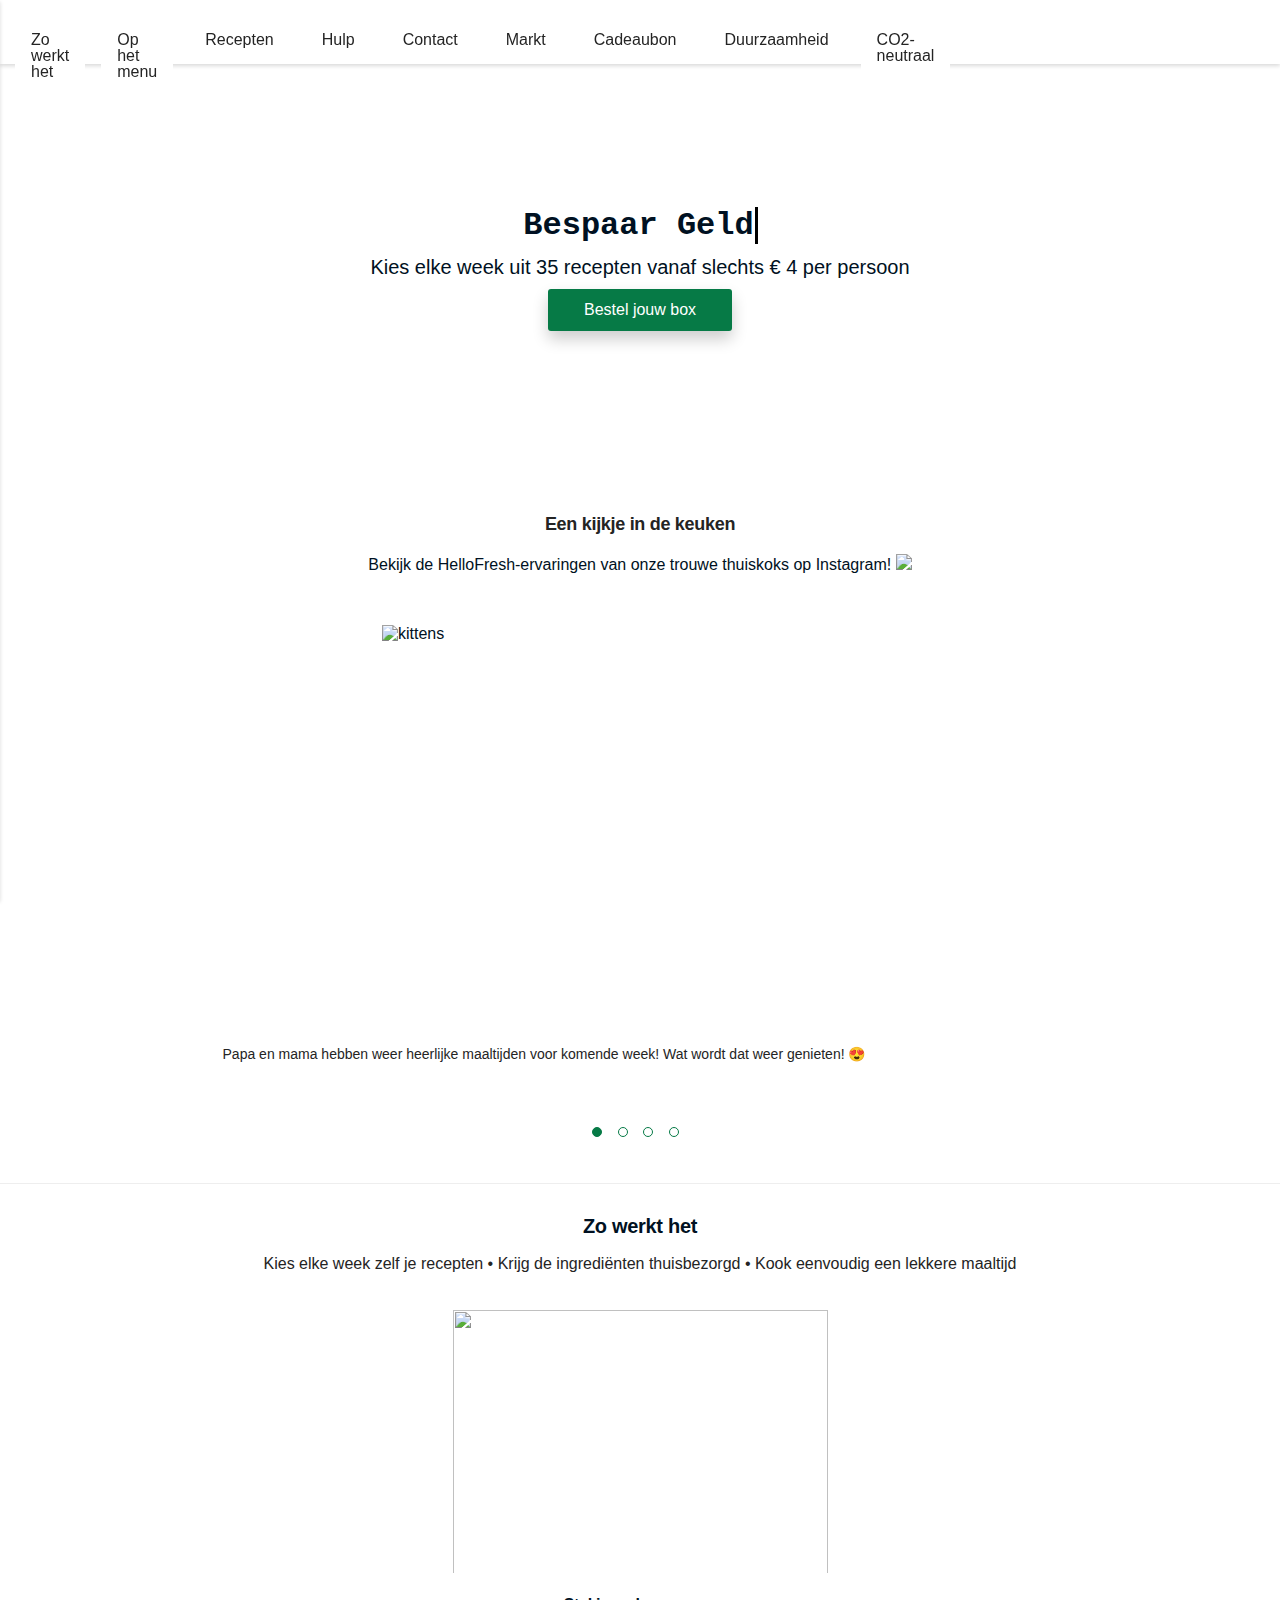
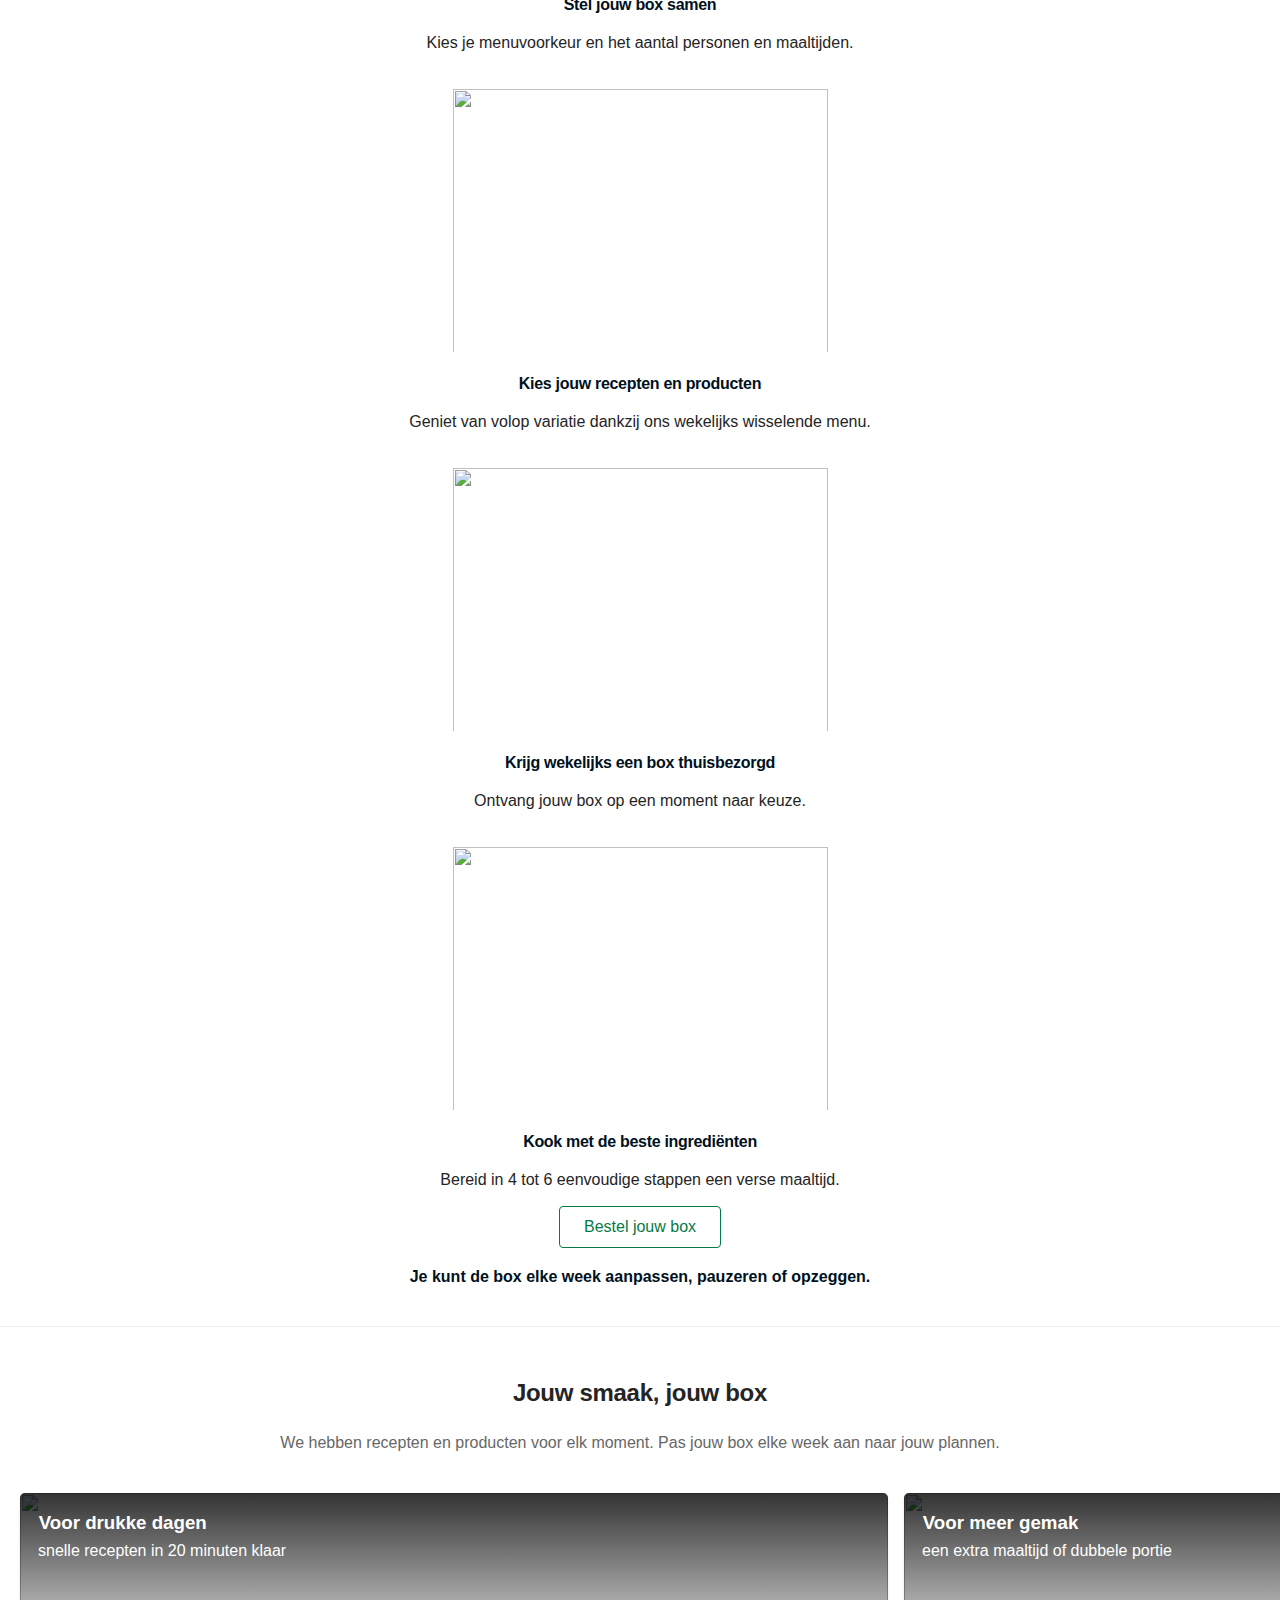
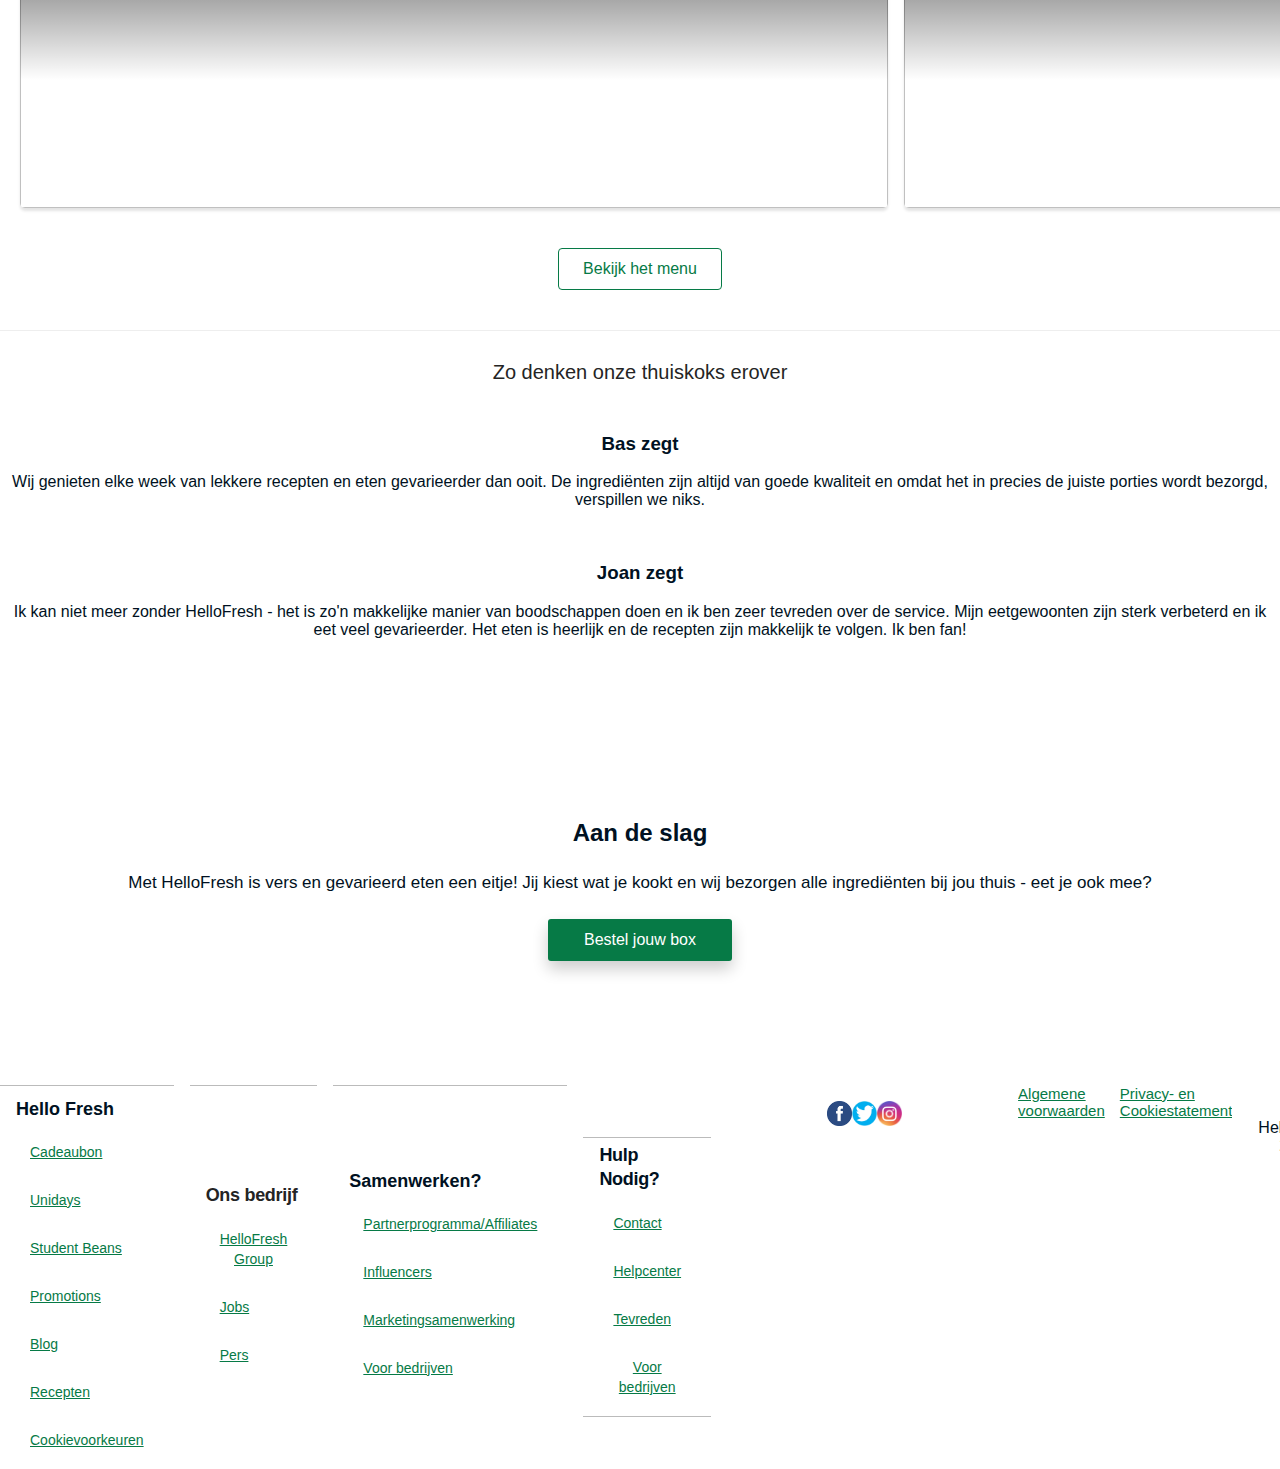
==== commit d5707632: "Add files via upload" ====
--- a/index.html
+++ b/index.html
@@ -71,7 +71,7 @@
 				<li aria-label="link naar markt pagina"><a href="#">Markt</a></li>
 				<li aria-label="link naar cadeaubon pagina"><a href="#">Cadeaubon</a></li>
 				<li aria-label="link naar duurzaamheid pagina"><a href="#">Duurzaamheid</a></li>
-				<li aria-label="link naar co2-neutraal pagina"><a href="#">CO2-neutraal</a></li>
+				<li aria-label="link naar co2-neutraal pagina"><a href="pagina2.html">CO2-neutraal</a></li>
 			</ul>
 		</nav>
 
@@ -84,7 +84,7 @@
 
 		<section aria-label="Informatie en link naar bestellen">
 			<!-- <img src="" alt=""> -->
-			<h1 aria-label="Bespaar">Bespaar</h1>
+			<h1 aria-label="Bespaar Geld">Bespaar Geld</h1>
 			<p aria-label="Kies elke week uit 35 recepten vanaf slechts € 4 per persoon">Kies elke week uit 35 recepten
 				vanaf slechts € 4 per persoon</p>
 			<a href="#" aria-label="Link die leid naar de Bestel jouw box pagina">Bestel jouw box</a>
@@ -314,7 +314,8 @@
 		<section>
 			<h2 aria-label="Aan de slag">Aan de slag</h2>
 			<p aria-label="Met HelloFresh is vers en gevarieerd eten een eitje! Jij kiest wat je kookt en wij bezorgen
-			alle ingrediënten bij jou thuis - eet je ook mee?">Met HelloFresh is vers en gevarieerd eten een eitje! Jij kiest wat je kookt en wij bezorgen
+			alle ingrediënten bij jou thuis - eet je ook mee?">Met HelloFresh is vers en gevarieerd eten een eitje! Jij kiest
+				wat je kookt en wij bezorgen
 				alle
 				ingrediënten bij jou thuis - eet je ook mee?</p>
 			<a href="#" aria-label="Link die leid naar de Bestel jouw box pagina">Bestel jouw box</a>
@@ -356,7 +357,8 @@
 			<button aria-label="toggle het derde footer menu, deze gaat over samenwerken"><img
 					src="https://assets.codepen.io/274456/ui-icon-arrow.svg" alt="" /></button>
 			<ul>
-				<li aria-label="link naar Partnerprogramma/Affiliates pagina"><a href="#">Partnerprogramma/Affiliates</a></li>
+				<li aria-label="link naar Partnerprogramma/Affiliates pagina"><a
+						href="#">Partnerprogramma/Affiliates</a></li>
 				<li aria-label="link naar Influencers pagina"><a href="#">Influencers</a></li>
 				<li aria-label="link naar Marketingsamenwerking pagina"><a href="#">Marketingsamenwerking</a></li>
 				<li aria-label="link naar voor bedrijvenpagina"><a href="#">Voor bedrijven</a></li>
--- a/styles/style.css
+++ b/styles/style.css
@@ -282,25 +282,25 @@
 
 }
 
- header nav li:nth-of-type(1) {
+header nav li:nth-of-type(1) {
 	/* icon en tekst met gap-je naast elkaar */
-    width: 100%;
-    display: flex;
-    -webkit-box-align: center;
-    align-items: center;
-    -webkit-box-pack: center;
-    justify-content: center;
-    border-radius: 4px;
-    border-style: none;
-    font-size: 16px;
-    line-height: 0px;
-    padding: 5px 24px;
-    background: none;
-    border-color: rgb(6, 122, 70);
-    box-shadow: 0px 0px 0px 1px inset;
-    color: rgb(6, 122, 70);
-    text-decoration: none;
-    cursor: pointer;
+	width: 100%;
+	display: flex;
+	-webkit-box-align: center;
+	align-items: center;
+	-webkit-box-pack: center;
+	justify-content: center;
+	border-radius: 4px;
+	border-style: none;
+	font-size: 16px;
+	line-height: 0px;
+	padding: 5px 24px;
+	background: none;
+	border-color: rgb(6, 122, 70);
+	box-shadow: 0px 0px 0px 1px inset;
+	color: rgb(6, 122, 70);
+	text-decoration: none;
+	cursor: pointer;
 }
 
 nav a img {
@@ -313,7 +313,315 @@
 }
 
 
-
+footer {
+	background: none;
+}
+
+footer section:nth-of-type(1) {
+	--uitklaptijd: .3s;
+	background: none;
+	display: flex;
+	flex-wrap: wrap;
+	justify-content: space-evenly;
+	width: 100%;
+	min-height: 0;
+	padding: 1.125em;
+	place-items: center;
+	place-content: center;
+	text-align: center;
+	flex-direction: row;
+	border-top: 1px solid rgb(187, 187, 187);
+	/* padding-left: 16px;
+	padding-right: 16px; */
+	padding: 5px 16px 5px 16px;
+}
+
+footer section:nth-of-type(2) {
+	--uitklaptijd: .3s;
+	background: none;
+	display: flex;
+	flex-wrap: wrap;
+	justify-content: space-evenly;
+	width: 100%;
+	min-height: 0;
+	padding: 1.125em;
+	place-items: center;
+	place-content: center;
+	text-align: center;
+	flex-direction: row;
+	border-top: 1px solid rgb(187, 187, 187);
+	/* padding-left: 16px;
+	padding-right: 16px; */
+	padding: 5px 16px 5px 16px;
+}
+
+footer section:nth-of-type(3) {
+	--uitklaptijd: .3s;
+	background: none;
+	display: flex;
+	flex-wrap: wrap;
+	justify-content: space-evenly;
+	width: 100%;
+	min-height: 0;
+	padding: 1.125em;
+	place-items: center;
+	place-content: center;
+	text-align: center;
+	flex-direction: row;
+	border-top: 1px solid rgb(187, 187, 187);
+	/* padding-left: 16px;
+	padding-right: 16px; */
+	padding: 5px 16px 5px 16px;
+}
+
+footer section:nth-of-type(4) {
+	--uitklaptijd: .3s;
+	background: none;
+	display: flex;
+	flex-wrap: wrap;
+	justify-content: space-evenly;
+	width: 100%;
+	min-height: 0;
+	padding: 1.125em;
+	place-items: center;
+	place-content: center;
+	text-align: center;
+	flex-direction: row;
+	border-top: 1px solid rgb(187, 187, 187);
+	/* padding-left: 16px;
+	padding-right: 16px; */
+	padding: 5px 16px 5px 16px;
+	border-bottom: 1px solid rgb(187, 187, 187);
+}
+
+
+footer section h3 {
+	/* background-color:red; */
+	flex-grow: 1;
+	margin: 0;
+	cursor: pointer;
+	font-size: 18px;
+	text-align: left;
+	padding-top: 8px;
+	padding-bottom: 8px;
+}
+
+footer section:nth-of-type(2) h3 {
+	flex-grow: 1;
+	margin: 0;
+	cursor: pointer;
+	font-size: 18px;
+	text-align: left;
+	padding-top: 8px;
+	padding-bottom: 8px;
+}
+
+footer section:nth-of-type(4) h3 {
+	flex-grow: 1;
+	margin: 0;
+	cursor: pointer;
+	font-size: 18px;
+	text-align: left;
+	padding-top: 8px;
+	padding-bottom: 8px;
+}
+
+footer section button {
+	/* width:3em;
+	aspect-ratio:1/1;
+	padding:0;
+	background-color:blue;
+	cursor:pointer; */
+	width: 30px;
+	height: 28px;
+	border-radius: 50%;
+	border-style: solid;
+	border-width: thin;
+	color: rgb(255, 255, 255);
+	background-color: rgb(6, 122, 70);
+	/* border-color: rgb(6, 122, 70); */
+	margin-left: auto;
+}
+
+footer section button img {
+	transform: rotate(.25turn);
+	transition: var(--uitklaptijd);
+	width: 16px;
+	height: 16px;
+}
+
+/* footer section.open button {
+} */
+
+
+
+footer section.open button img {
+	transform: rotate(-.25turn);
+}
+
+footer section ul {
+	width: 100%;
+	margin: 0;
+	padding: 0;
+	list-style: none;
+	max-height: 0em;
+	overflow: hidden;
+}
+
+footer section.open ul {
+	max-height: 25em;
+	transition: var(--uitklaptijd);
+}
+
+
+/* footer section:nth-of-type(1) ul li a {
+	display:block;
+	padding:1em;
+	color: inherit;
+    font-family: "Source Sans Pro", "Trebuchet MS", Helvetica, sans-serif;
+    margin: 0px;
+    font-size: 14px;
+    line-height: 20px;
+	}
+	 */
+
+footer section ul li a {
+	display: flex;
+	padding: 1em;
+	color: inherit;
+	font-family: "Source Sans Pro", "Trebuchet MS", Helvetica, sans-serif;
+	margin: 0px;
+	font-size: 14px;
+	line-height: 20px;
+	color: #067a46;
+}
+
+
+footer section:nth-of-type(1) ul li a {
+	display: flex;
+	padding: 1em;
+	color: inherit;
+	font-family: "Source Sans Pro", "Trebuchet MS", Helvetica, sans-serif;
+	margin: 0px;
+	font-size: 14px;
+	line-height: 20px;
+	color: #067a46;
+}
+
+footer section:nth-of-type(1) a {
+	font-weight: 400px;
+	font-size: 16px;
+	border-radius: 3px;
+	font-family: Agrandir, sans-serif;
+	background-color: #FFFFFF;
+	color: black;
+	text-decoration: underline;
+	text-align: center;
+	padding: 12px 36px;
+	box-shadow: none;
+
+}
+
+
+footer section:nth-of-type(4) ul li a {
+	display: flex;
+	padding: 1em;
+	color: inherit;
+	font-family: "Source Sans Pro", "Trebuchet MS", Helvetica, sans-serif;
+	margin: 0px;
+	font-size: 14px;
+	line-height: 20px;
+	border: none;
+	text-decoration: underline;
+	color: #067a46;
+}
+
+footer section:nth-of-type(4) img {
+	justify-content: center;
+	margin: auto;
+	padding-top: 0em;
+	padding-bottom: 0em;
+	width: 16px;
+	height: 16px;
+}
+
+footer section:nth-of-type(4) h3 {
+	font-family: "Source Sans Pro", "Trebuchet MS", Helvetica, sans-serif;
+	/* background-color: red; */
+	flex-grow: 1;
+	margin: 0;
+	cursor: pointer;
+	padding-top: 0em;
+}
+
+footer section:nth-of-type(5) {
+	display: flex;
+	flex-direction: row;
+	width: auto;
+	justify-content: space-evenly;
+	padding: 16px 100px;
+}
+
+footer section:nth-of-type(5) img {
+	width: 25px;
+	height: 25px;
+}
+
+
+footer section:nth-of-type(6){
+	border-bottom: 0;
+}
+footer section:nth-of-type(6) ul {
+	overflow: auto;
+	padding-bottom: 15px;
+	display: flex;
+	flex-direction: row;
+	justify-content: center;
+	font-size: 15px;
+	gap: 15px;
+
+}
+
+footer section:nth-of-type(6) li {
+	color: #067a46;
+	text-decoration: underline;
+}
+
+footer section:nth-of-type(7) {
+	text-align: center;
+	padding-bottom: 0px;
+
+}
+
+
+
+
+@media (min-width:32em) {
+	section button {
+		order: -100;
+	}
+}
+
+@media (min-width:50em) {
+	footer {
+		display: flex;
+		gap: 1em;
+
+	}
+
+	footer section h3 {
+		cursor: unset;
+	}
+
+	footer section>button {
+		display: none;
+	}
+
+	footer section ul,
+	footer section.open ul {
+		max-height: unset;
+	}
+}
 
 
 /****************************************************************/
--- a/styles/pagina1.css
+++ b/styles/pagina1.css
@@ -24,13 +24,19 @@
     text-align: center;
 }
 
-h1{
-  color: rgb(36, 36, 36);
-    margin: 0px;
-    font-weight: 600;
-    font-size: 32px;
-    line-height: 40px;
-    padding-bottom: 10px;
+@keyframes typing { from { width: 0; } }
+@keyframes blink-caret { 50% { border-color: transparent; } }
+
+h1 { 
+	font: bold 100% Consolas, Monaco, monospace;
+	border-right: .1em solid black;
+  font-size: 32px;
+	width: 12.3ch;
+	margin: 0em;
+	white-space: nowrap;
+	overflow: hidden;
+	-webkit-animation: typing 7s steps(21, end),
+	blink-caret .5s step-end infinite alternate;
 }
 
 section:nth-of-type(1) a{
@@ -50,7 +56,7 @@
 section:nth-of-type(1) p {
     color: inherit;
     font-family: "Source Sans Pro", "Trebuchet MS", Helvetica, sans-serif;
-    margin: 0px;
+    margin: 0.3125em;
     text-align: center;
     font-size: 20px;
     line-height: 32px;
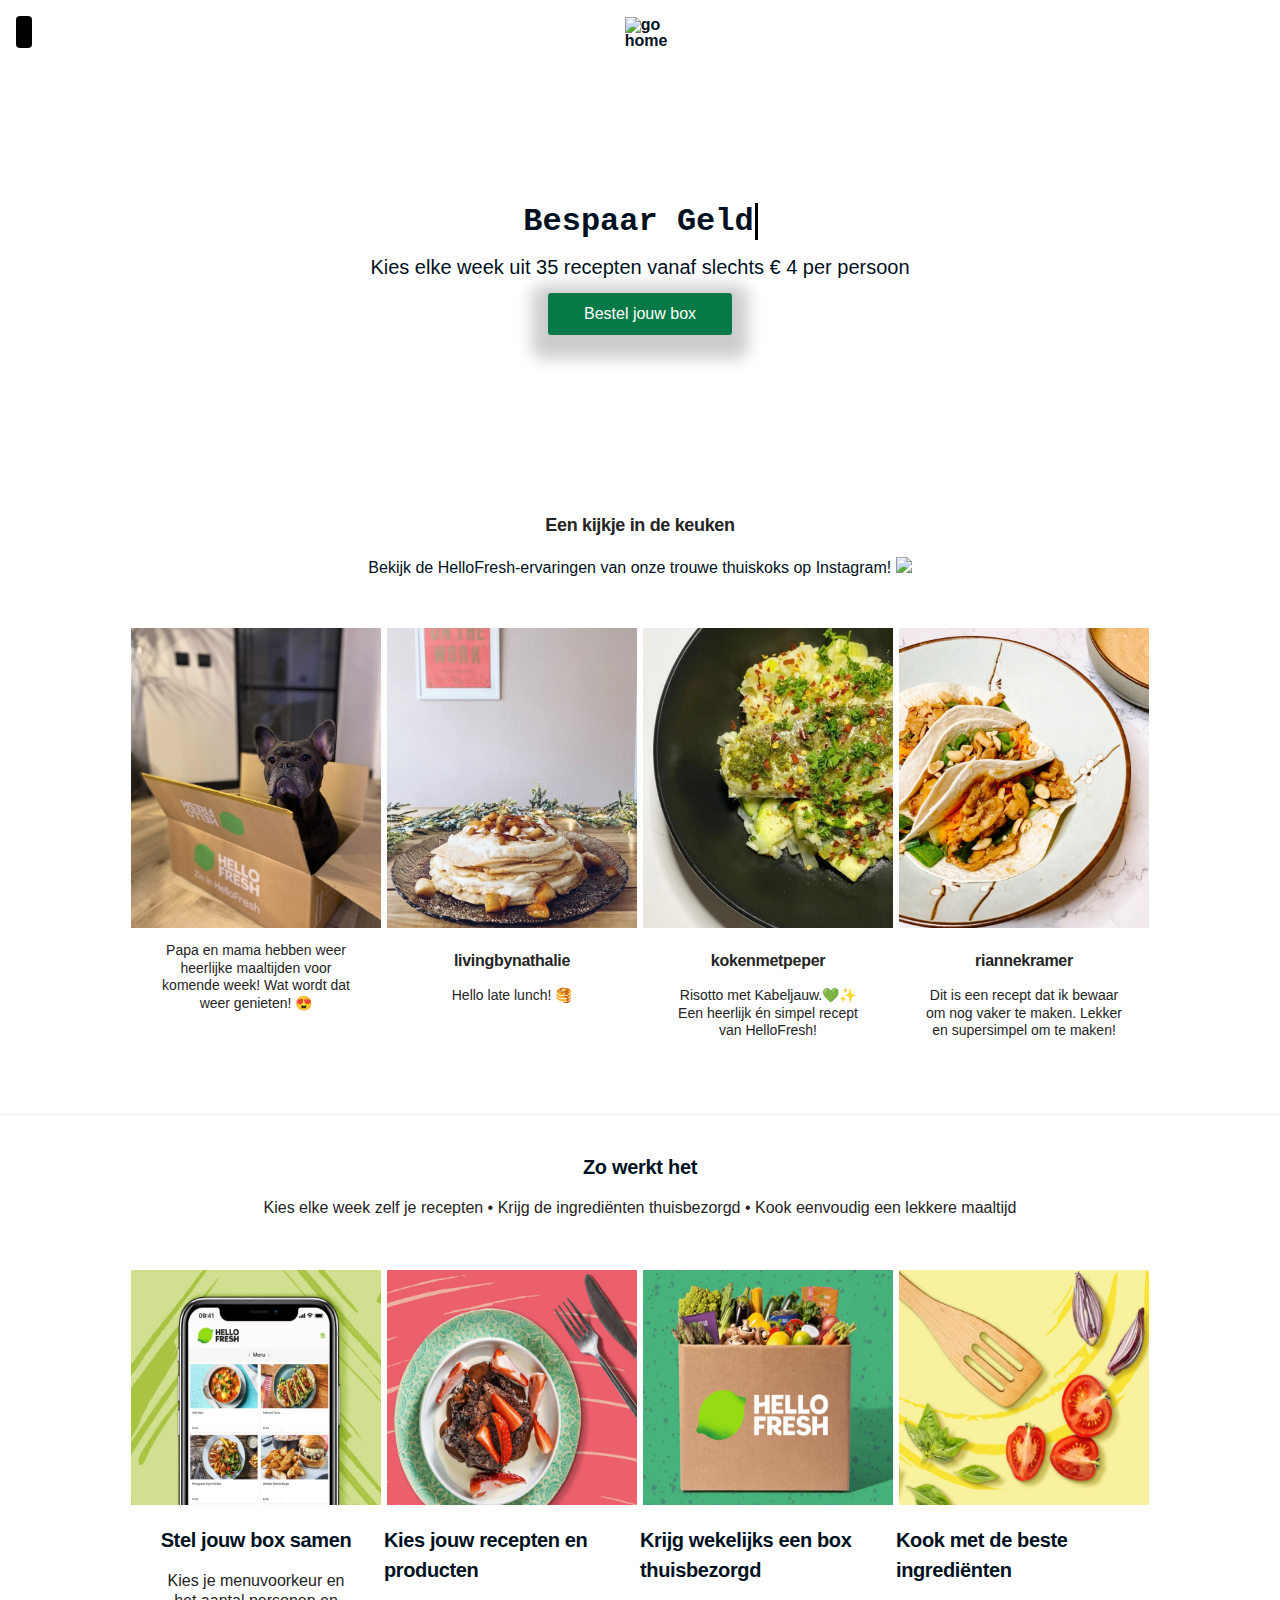
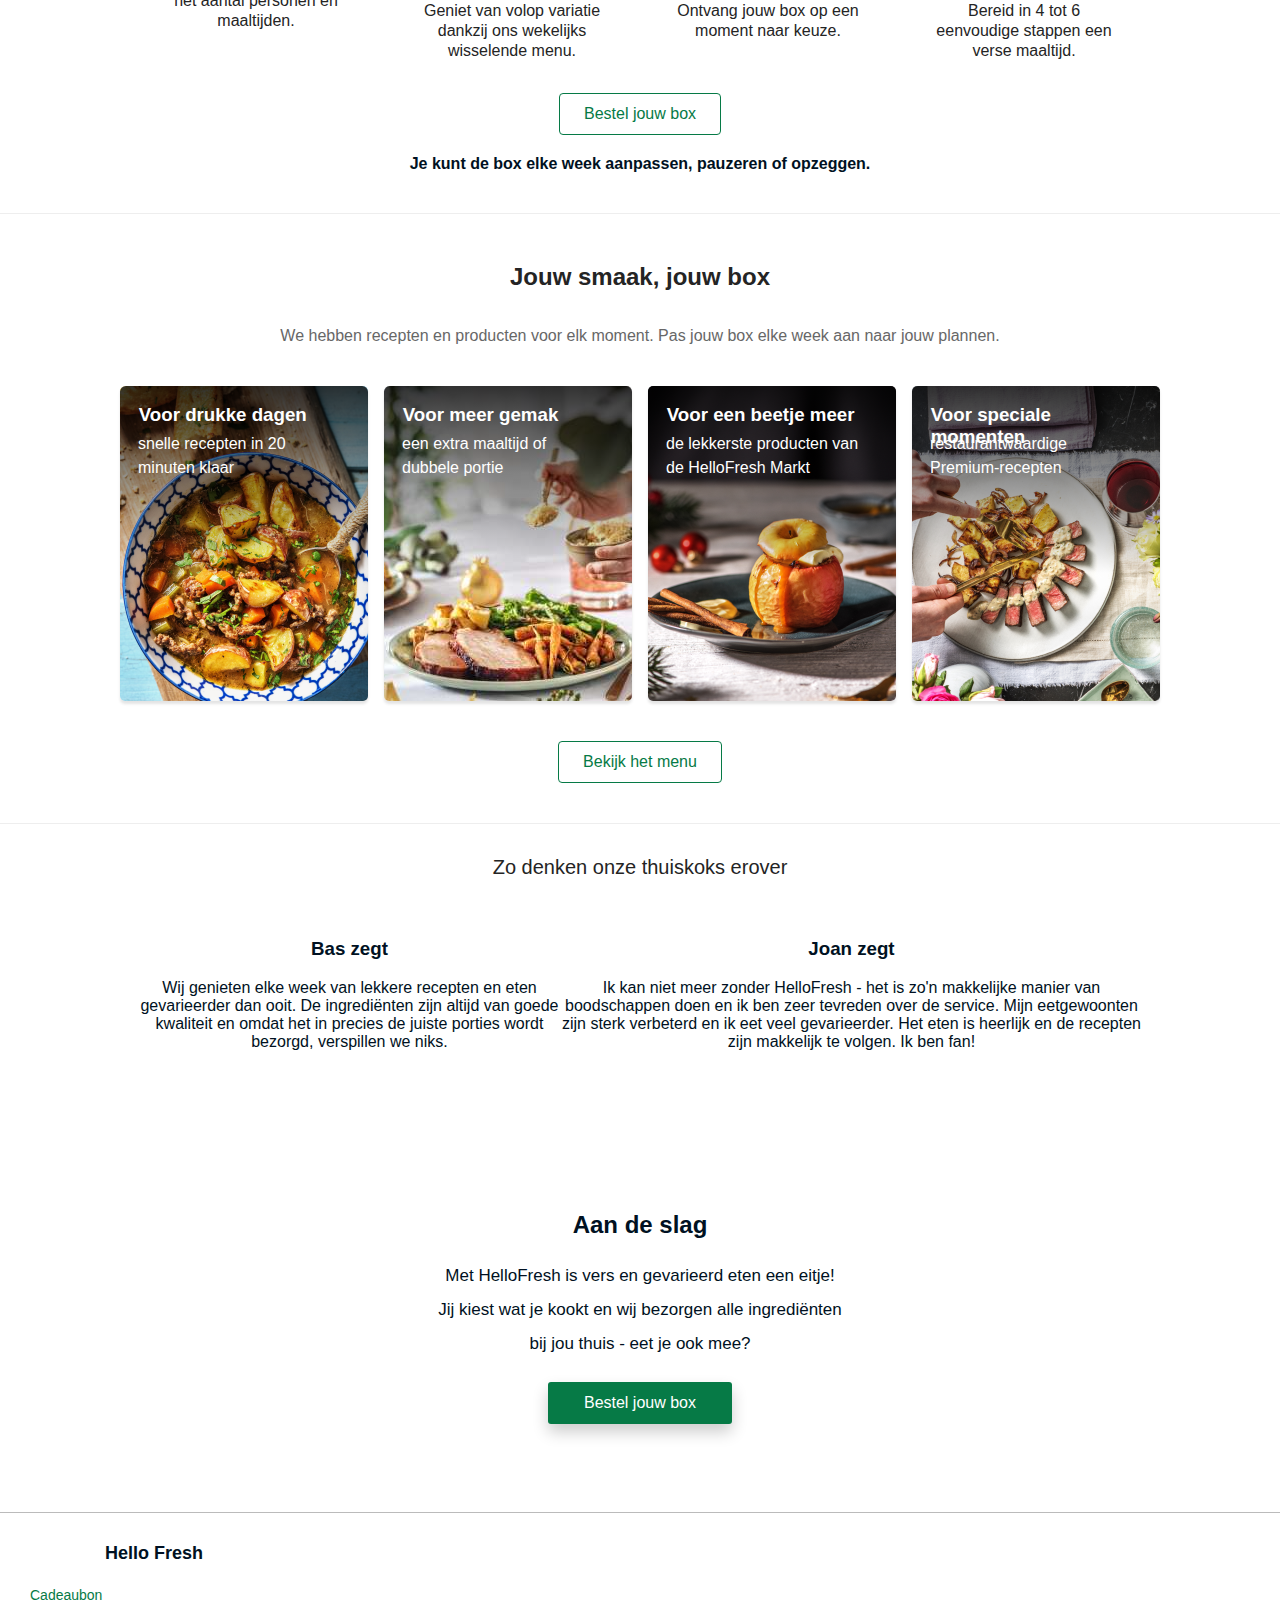
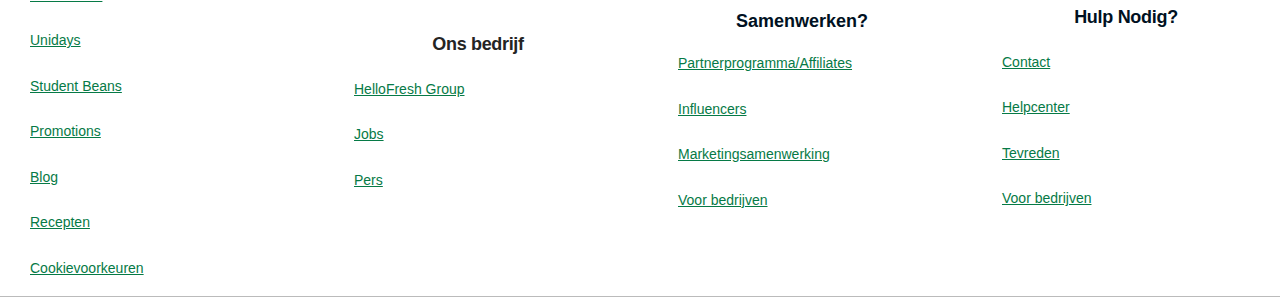
==== commit b32f5ca3: "Add files via upload" ====
--- a/index.html
+++ b/index.html
@@ -18,43 +18,19 @@
 <body>
 
 
+	<!-- De header van de pagina, deze bevat het logo en de navigatie -->
 	<header>
-		<!-- <nav>
-			<img
-				src="https://img.hellofresh.com/image/upload/c_scale,f_auto,q_auto,w_230/v1600959926/Hello_Fresh_Lockup.png">
-			<ul>
-				<li>Inloggen</li>
-				<li>Onze boxen</li>
-				<li>Zo werkt het</li>
-				<li>Op het menu</li>
-				<li>Recepten</li>
-
-				<li>Hulp</li>
-				<li>Contact</li>
-				<li>Markt</li>
-				<li>Cadeaubon</li>
-				<li>Duurzaamheid</li>
-				<li>CO2-neutraal</li>
-			</ul>
-		</nav> -->
-
-		<!-- het logo -->
-		<a href="#" aria-label="het logo van onze website">
+		<a href="index.html" aria-label="het logo van onze website">
 			<img src="https://img.hellofresh.com/image/upload/c_scale,f_auto,q_auto,w_230/v1600959926/Hello_Fresh_Lockup.png"
 				alt="go home" />
 		</a>
 
-		<!-- de open button -->
-		<!-- de button is niet relevant voor screenreaders -->
-		<!-- met aria-hidden="true" 'verstop' je de button voor ze -->
 		<button aria-hidden="true" aria-label="button die de navigatie van de website uitklapt"><img
 				src="https://assets.codepen.io/274456/ui-icon-hamburger.svg" alt="" /></button>
 
 
-		<!--  het menu -->
+
 		<nav>
-			<!-- de sluit button -->
-			<!-- de button is ook niet relevant voor screenreaders -->
 			<button aria-hidden="true" aria-label="button die de navigatie weer sluit">
 				<img src="https://assets.codepen.io/274456/ui-icon-cross.svg" alt="" />
 			</button>
@@ -70,26 +46,27 @@
 				<li aria-label="link naar contact pagina"><a href="#">Contact</a></li>
 				<li aria-label="link naar markt pagina"><a href="#">Markt</a></li>
 				<li aria-label="link naar cadeaubon pagina"><a href="#">Cadeaubon</a></li>
-				<li aria-label="link naar duurzaamheid pagina"><a href="#">Duurzaamheid</a></li>
-				<li aria-label="link naar co2-neutraal pagina"><a href="pagina2.html">CO2-neutraal</a></li>
+				<li aria-label="link naar duurzaamheid pagina"><a href="pagina2.html">Duurzaamheid</a></li>
+				<li aria-label="link naar co2-neutraal pagina"><a href="#">CO2-neutraal</a></li>
 			</ul>
 		</nav>
 
 	</header>
 
-	<!-- aria-label="" -->
+
+	<!-- De main bevat alle content van de website (naast de header en footer) -->
 	<main>
 
-		<!-- <h1>Hello Fresh</h1> -->
-
+		<!-- section:nth-of-type(1) in de css, deze sectie bevat o.a. de h1 -->
 		<section aria-label="Informatie en link naar bestellen">
-			<!-- <img src="" alt=""> -->
 			<h1 aria-label="Bespaar Geld">Bespaar Geld</h1>
 			<p aria-label="Kies elke week uit 35 recepten vanaf slechts € 4 per persoon">Kies elke week uit 35 recepten
 				vanaf slechts € 4 per persoon</p>
 			<a href="#" aria-label="Link die leid naar de Bestel jouw box pagina">Bestel jouw box</a>
 		</section>
 
+
+		<!-- section:nth-of-type(2) in de css, deze sectie bevat een h3, p en een image -->
 		<section aria-label="Link naar de instagram pagina">
 			<h3 aria-label="Een kijkje in de keuken">Een kijkje in de keuken</h3>
 			<p aria-label="Bekijk de HelloFresh-ervaringen van onze trouwe thuiskoks op Instagram!">Bekijk de
@@ -99,60 +76,39 @@
 			</p>
 		</section>
 
-		<!-- <section>
-			<img src="https://img.hellofresh.com/f_auto,fl_lossy,q_auto,w_375/hellofresh_website/nl/cms/Contentful%20Landing%20Pages/life.of.zoe.the.frenchie.jpg"
-				alt="">
-			<p>Papa en mama hebben weer heerlijke maaltijden voor komende week! Wat wordt dat weer genieten! 😍</p>
-
-			<img src="https://img.hellofresh.com/f_auto,fl_lossy,q_auto,w_375/hellofresh_website/nl/cms/Contentful%20Landing%20Pages/livingbynathalie.jpg"
-				alt="">
-			<h4>livingbynathalie</h4>
-			<p>Hello late lunch! 🥞</p>
-
-			<img src="https://img.hellofresh.com/f_auto,fl_lossy,q_auto,w_375/hellofresh_website/nl/cms/Contentful%20Landing%20Pages/kokenmetpeper_edited.png"
-				alt="">
-			<h4>kokenmetpeper</h4>
-			<p>Risotto met Kabeljauw.💚✨ Een heerlijk én simpel recept van HelloFresh!</p>
-
-			<img src="https://img.hellofresh.com/f_auto,fl_lossy,q_auto,w_375/hellofresh_website/nl/cms/Contentful%20Landing%20Pages/riannekramer_edited.png"
-				alt="">
-			<h4>riannekramer</h4>
-			<p>Dit is een recept dat ik bewaar om nog vaker te maken. Lekker en supersimpel om te maken!</p>
-		</section> -->
-
+
+		<!-- section:nth-of-type(3) in de css, deze sectie bevat o.a. een slider met een afbeelding en een tekst -->
 		<section id="bolletjesAndSwipen" class="caroCarrousel"
 			aria-label="Slider met berichten van andere klanten op de instagram pagina" tabIndex="-1">
-			<!-- de id kun je zelf een naam geven en geef je mee in de js -->
-			<ul>
-
-
-				<li id="element1"><img
-						src="https://img.hellofresh.com/f_auto,fl_lossy,q_auto,w_375/hellofresh_website/nl/cms/Contentful%20Landing%20Pages/life.of.zoe.the.frenchie.jpg"" alt="
-						kittens" aria-label="afbeelding van het gerecht" />
+			<ul>
+				<li id="element1">
+					<img src="images/slider1-1.jpg"" alt=" afbeelding van een hond binnen de hello fresh box"
+						aria-label="afbeelding van een hond binnen de hello fresh box" />
+					<!-- link naar de afbeelding: https://img.hellofresh.com/f_auto,fl_lossy,q_auto,w_375/hellofresh_website/nl/cms/Contentful%20Landing%20Pages/life.of.zoe.the.frenchie.jpg -->
 					<p
 						aria-label="Papa en mama hebben weer heerlijke maaltijden voor komende week! Wat wordt dat weer genieten!">
 						Papa en mama hebben weer heerlijke maaltijden voor komende week! Wat wordt dat weer genieten! 😍
 					</p>
 				</li>
 
-				<li id="element2"><img
-						src="https://img.hellofresh.com/f_auto,fl_lossy,q_auto,w_375/hellofresh_website/nl/cms/Contentful%20Landing%20Pages/livingbynathalie.jpg"
-						alt="kittens" aria-label="afbeelding van het gerecht" />
+				<li id="element2"><img src="images/slider1-2.jpg" alt="afbeelding van het gerecht"
+						aria-label="afbeelding van het gerecht" />
+					<!-- link naar de afbeelding: https://img.hellofresh.com/f_auto,fl_lossy,q_auto,w_375/hellofresh_website/nl/cms/Contentful%20Landing%20Pages/livingbynathalie.jpg -->
 					<h4 aria-label="livingbynathalie">livingbynathalie</h4>
 					<p aria-label="Hello late lunch!"> Hello late lunch! 🥞</p>
 				</li>
 
-				<li id="element3"><img
-						src="https://img.hellofresh.com/f_auto,fl_lossy,q_auto,w_375/hellofresh_website/nl/cms/Contentful%20Landing%20Pages/kokenmetpeper_edited.png"
-						alt="kittens" aria-label="afbeelding van het gerecht" />
+				<li id="element3"><img src="images/slider1-3.jpeg" alt="afbeelding van het gerecht"
+						aria-label="afbeelding van het gerecht" />
+					<!-- Link naar de afbeelding: https://img.hellofresh.com/f_auto,fl_lossy,q_auto,w_375/hellofresh_website/nl/cms/Contentful%20Landing%20Pages/kokenmetpeper_edited.png -->
 					<h4 aria-label="kokenmetpeper">kokenmetpeper</h4>
 					<p aria-label="Risotto met Kabeljauw. Een heerlijk én simpel recept van HelloFresh!">Risotto met
 						Kabeljauw.💚✨ Een heerlijk én simpel recept van HelloFresh!</p>
 				</li>
 
-				<li id="element4"><img
-						src="https://img.hellofresh.com/f_auto,fl_lossy,q_auto,w_375/hellofresh_website/nl/cms/Contentful%20Landing%20Pages/riannekramer_edited.png"
-						alt="kittens" aria-label="afbeelding van het gerecht" />
+				<li id="element4"><img src="images/slider1-4.jpeg" alt="afbeelding van het gerecht"
+						aria-label="afbeelding van het gerecht" />
+					<!-- Link naar de afbeelding: https://img.hellofresh.com/f_auto,fl_lossy,q_auto,w_375/hellofresh_website/nl/cms/Contentful%20Landing%20Pages/riannekramer_edited.png -->
 					<h4 aria-label="riannekramer">riannekramer</h4>
 					<p
 						aria-label="Dit is een recept dat ik bewaar om nog vaker te maken. Lekker en supersimpel om te maken">
@@ -171,36 +127,48 @@
 		</section>
 
 
+		<!-- section:nth-of-type(4) in de css, deze sectie bevat o.a. aantal list items in een ul, deze list items bevatten een image, h4 en een p -->
 		<section aria-label="Hoe het process werkt sectie">
 			<h3 aria-label="Zo werkt het">Zo werkt het</h3>
 			<p aria-label="Kies elke week zelf je recepten, Krijg de ingrediënten thuisbezorgd, Kook eenvoudig een lekkere
 			maaltijd">Kies elke week zelf je recepten • Krijg de ingrediënten thuisbezorgd • Kook eenvoudig een lekkere
 				maaltijd</p>
 
-
-			<img src="https://img.hellofresh.com/f_auto,fl_lossy,q_auto,w_375/hellofresh_website/be/cms/homepage/image_columns/hiw-1-v2.png"
-				alt="" aria-label="afbeelding die de website op een mobiel scherm toont">
-			<h4 aria-label="Stel jouw box samen">Stel jouw box samen</h4>
-			<p aria-label="Kies je menuvoorkeur en het aantal personen en maaltijden.">Kies je menuvoorkeur en het
-				aantal personen en maaltijden.</p>
-
-			<img src="https://img.hellofresh.com/f_auto,fl_lossy,q_auto,w_375/hellofresh_website/be/cms/homepage/image_columns/hiw-2-v2.png"
-				alt="" aria-label="afbeelding van een gerecht op een bord">
-			<h4 aria-label="Kies jouw recepten en producten">Kies jouw recepten en producten</h4>
-			<p aria-label="Geniet van volop variatie dankzij ons wekelijks wisselende menu.">Geniet van volop variatie
-				dankzij ons wekelijks wisselende menu.</p>
-
-			<img src="https://img.hellofresh.com/f_auto,fl_lossy,q_auto,w_375/hellofresh_website/be/cms/homepage/image_columns/hiw-3-v2.png"
-				alt="" aria-label="afbeelding van de ingredienten die zijn geleverd">
-			<h4 aria-label="Krijg wekelijks een box thuisbezorgd">Krijg wekelijks een box thuisbezorgd</h4>
-			<p aria-label="Ontvang jouw box op een moment naar keuze">Ontvang jouw box op een moment naar keuze.</p>
-
-			<img src="https://img.hellofresh.com/f_auto,fl_lossy,q_auto,w_375/hellofresh_website/be/cms/homepage/image_columns/hiw-4-v3.png"
-				alt="" aria-label="afbeelding van het gerecht dat word gekocht">
-			<h4 aria-label="Kook met de beste ingrediënten">Kook met de beste ingrediënten</h4>
-			<p aria-label="Bereid in 4 tot 6 eenvoudige stappen een verse maaltijd">Bereid in 4 tot 6 eenvoudige stappen
-				een verse maaltijd.</p>
-
+			<ul>
+				<li>
+					<img src="images/sectie2-1.jpeg" alt="afbeelding die de website op een mobiel scherm toont"
+						aria-label="afbeelding die de website op een mobiel scherm toont">
+					<!-- Link naar de afbeelding: https://img.hellofresh.com/f_auto,fl_lossy,q_auto,w_375/hellofresh_website/be/cms/homepage/image_columns/hiw-1-v2.png -->
+					<h4 aria-label="Stel jouw box samen">Stel jouw box samen</h4>
+					<p aria-label="Kies je menuvoorkeur en het aantal personen en maaltijden.">Kies je menuvoorkeur en
+						het aantal personen en maaltijden.</p>
+				</li>
+				<li>
+					<img src="images/sectie2-2.jpeg" alt="afbeelding van een gerecht op een bord"
+						aria-label="afbeelding van een gerecht op een bord">
+					<!-- Link naar de afbeelding: https://img.hellofresh.com/f_auto,fl_lossy,q_auto,w_375/hellofresh_website/be/cms/homepage/image_columns/hiw-2-v2.png -->
+					<h4 aria-label="Kies jouw recepten en producten">Kies jouw recepten en producten</h4>
+					<p aria-label="Geniet van volop variatie dankzij ons wekelijks wisselende menu.">Geniet van volop
+						variatie dankzij ons wekelijks wisselende menu.</p>
+				</li>
+				<li>
+					<img src="images/sectie2-3.jpeg" alt="afbeelding van de ingredienten die zijn geleverd"
+						aria-label="afbeelding van de ingredienten die zijn geleverd">
+					<!-- Link naar de afbeelding: https://img.hellofresh.com/f_auto,fl_lossy,q_auto,w_375/hellofresh_website/be/cms/homepage/image_columns/hiw-3-v2.png -->
+					<h4 aria-label="Krijg wekelijks een box thuisbezorgd">Krijg wekelijks een box thuisbezorgd</h4>
+					<p aria-label="Ontvang jouw box op een moment naar keuze">Ontvang jouw box op een moment naar keuze.
+					</p>
+				</li>
+				<li>
+					<img src="images/sectie2-4.jpeg" alt="afbeelding van het gerecht dat word gekocht"
+						aria-label="afbeelding van het gerecht dat word gekocht">
+					<!-- Link naar de afbeelding: https://img.hellofresh.com/f_auto,fl_lossy,q_auto,w_375/hellofresh_website/be/cms/homepage/image_columns/hiw-4-v3.png -->
+					<h4 aria-label="Kook met de beste ingrediënten">Kook met de beste ingrediënten</h4>
+					<p aria-label="Bereid in 4 tot 6 eenvoudige stappen een verse maaltijd">Bereid in 4 tot 6 eenvoudige
+						stappen een verse maaltijd.</p>
+				</li>
+
+			</ul>
 			<a href="#" aria-label="Link die leid naar de Bestel jouw box pagina">Bestel jouw box</a>
 			<strong aria-label="Je kunt de box elke week aanpassen, pauzeren of opzeggen.">Je kunt de box elke week
 				aanpassen, pauzeren of opzeggen.</strong>
@@ -208,6 +176,7 @@
 		</section>
 
 
+		<!-- section:nth-of-type(5) in de css, deze sectie bevat o.a. aantal list items in een ul, deze list items bevatten een image, h4 en een p -->
 		<section aria-label="uitleg over het koken van jouw gerechten">
 			<h3 aria-label="Jouw smaak, jouw box">Jouw smaak, jouw box</h3>
 			<p
@@ -215,102 +184,76 @@
 				We hebben recepten en producten voor elk moment. Pas jouw box elke week aan naar jouw plannen.</p>
 		</section>
 
-		<!-- <section>
-			<ul>
-				<li>
-				<img src="https://img.hellofresh.com/q_60,w_640,f_auto,c_limit,fl_lossy/hellofresh_website/gb/cms/homepage/homepage%20to%20Contentful/busyweek.png"
-					alt="">
-				<h3>Voor drukke dagen</h3>
-				<p>snelle recepten in 20 minuten klaar</p>
-				</li>
-				<li>
-					<img src="https://img.hellofresh.com/q_60,w_640,f_auto,c_limit,fl_lossy/hellofresh_website/gb/cms/homepage/homepage%20to%20Contentful/impressyourguest.png"
-						alt="">
-					<h3>Voor meer gemak</h3>
-					<p>een extra maaltijd of dubbele portie</p>
-				</li>
-				<li>
-					<img src="https://img.hellofresh.com/q_60,w_640,f_auto,c_limit,fl_lossy/hellofresh_website/gb/cms/homepage/homepage%20to%20Contentful/deliciousextra.png"
-						alt="">
-					<h3>Voor een beetje meer</h3>
-					<p>de lekkerste producten van de HelloFresh Markt</p>
-				</li>
-
-				<li>
-					<img src="https://img.hellofresh.com/q_60,w_640,f_auto,c_limit,fl_lossy/hellofresh_website/gb/cms/homepage/homepage%20to%20Contentful/specialoccasion.png"
-						alt="">
-					<h3>Voor speciale momenten</h3>
-					<p>restaurantwaardige Premium-recepten</p>
-				</li>
-			</ul> -->
-
-
+
+		<!-- section:nth-of-type(6) in de css, deze sectie bevat o.a. een slider met meerdere list items. -->
 		<section aria-label="uitleg over het koken van jouw gerechten">
-			<!-- de id kun je zelf een naam geven en geef je mee in de js -->
 			<ul>
 				<li>
 					<h3 aria-label="Voor drukke dagen">Voor drukke dagen</h3>
 					<p aria-label="snelle recepten in 20 minuten klaar">snelle recepten in 20 minuten klaar</p>
-					<img src="https://img.hellofresh.com/q_60,w_640,f_auto,c_limit,fl_lossy/hellofresh_website/gb/cms/homepage/homepage%20to%20Contentful/busyweek.png"
-						alt="">
-
+					<!-- Link naar de afbeelding: https://cdn.hellofresh.com/gb/cms/homepage/homepage%20to%20Contentful/busyweek.png -->
+					<img src="images/slider2-1.png" alt="bord met een gerecht" aria-label="bord met een gerecht">
 				</li>
 
 				<li>
 					<h3 aria-label="Voor meer gemak">Voor meer gemak</h3>
-					<img src="https://img.hellofresh.com/q_60,w_640,f_auto,c_limit,fl_lossy/hellofresh_website/gb/cms/homepage/homepage%20to%20Contentful/impressyourguest.png"
-						alt="">
+					<!-- Link naar de afbeelding: https://img.hellofresh.com/q_60,w_640,f_auto,c_limit,fl_lossy/hellofresh_website/gb/cms/homepage/homepage%20to%20Contentful/impressyourguest.png -->
+					<img src="images/slider2-2.jpeg" alt="bord met een gerecht" aria-label="bord met een gerecht">
 					<p aria-label="een extra maaltijd of dubbele portie">een extra maaltijd of dubbele portie</p>
 				</li>
 
 				<li>
 					<h3 aria-label="Voor een beetje meer">Voor een beetje meer</h3>
-					<img src="https://img.hellofresh.com/q_60,w_640,f_auto,c_limit,fl_lossy/hellofresh_website/gb/cms/homepage/homepage%20to%20Contentful/deliciousextra.png"
-						alt="">
+					<!-- Link naar de afbeelding: https://cdn.hellofresh.com/gb/cms/homepage/homepage%20to%20Contentful/deliciousextra.png -->
+					<img src="images/slider2-3.png" alt="bord met een gerecht" aria-label="bord met een gerecht">
 					<p aria-label="de lekkerste producten van de HelloFresh Markt">de lekkerste producten van de
 						HelloFresh Markt</p>
 				</li>
 
 				<li>
 					<h3 aria-label="Voor speciale momenten">Voor speciale momenten</h3>
-					<img src="https://img.hellofresh.com/q_60,w_640,f_auto,c_limit,fl_lossy/hellofresh_website/gb/cms/homepage/homepage%20to%20Contentful/specialoccasion.png"
+					<!-- Link naar de afbeelding: https://cdn.hellofresh.com/gb/cms/homepage/homepage%20to%20Contentful/specialoccasion.png -->
+					<img src="images/slider2-4.png" alt="bord met een gerecht" aria-label="bord met een gerecht">
+					<p aria-label=restaurantwaardige Premium-recepten">restaurantwaardige Premium-recepten</p>
+				</li>
+			</ul>
+
+			<a aria-label="Link naar het menu">Bekijk het menu</a>
+		</section>
+
+		<!-- section:nth-of-type(7) in de css, deze sectie bevat o.a. aantal list items in een ul, deze list items bevatten een image, h3 en een p -->
+		<section aria-label="Reviews van gebruikers">
+			<h4 aria-label="Zo denken onze thuiskoks erover">Zo denken onze thuiskoks erover</h4>
+			<ul>
+				<li>
+					<!-- Link naar de afbeelding: https://img.hellofresh.com/f_auto,fl_lossy,q_auto/hellofresh_website/gb/cms/icons/icon_review.svg -->
+					<img src="https://img.hellofresh.com/f_auto,fl_lossy,q_auto/hellofresh_website/gb/cms/icons/icon_review.svg"
 						alt="">
-					<p aria-label=restaurantwaardige Premium-recepten">restaurantwaardige Premium-recepten</p>
-				</li>
-			</ul>
-
-			<a aria-label="Link naar het menu">Bekijk het menu</a>
-		</section>
-
-
-		<section aria-label="Reviews van gebruikers">
-
-			<!-- <section> -->
-			<h4 aria-label="Zo denken onze thuiskoks erover">Zo denken onze thuiskoks erover</h4>
-			<img src="https://img.hellofresh.com/f_auto,fl_lossy,q_auto/hellofresh_website/gb/cms/icons/icon_review.svg"
-				alt="">
-			<h3 aria-label="Bas zegt">Bas zegt</h3>
-			<p aria-label="Wij genieten elke week van lekkere recepten en eten gevarieerder dan ooit. De ingrediënten zijn altijd
+					<h3 aria-label="Bas zegt">Bas zegt</h3>
+					<p aria-label="Wij genieten elke week van lekkere recepten en eten gevarieerder dan ooit. De ingrediënten zijn altijd
 			van goede kwaliteit en omdat het in precies de juiste porties wordt bezorgd, verspillen we niks.">Wij genieten elke
-				week van lekkere recepten en eten gevarieerder dan ooit. De ingrediënten zijn altijd
-				van goede kwaliteit en omdat het in precies de juiste porties wordt bezorgd, verspillen we niks.</p>
-			<!-- <img src="http://www.w3.org/2000/svg"> -->
-			<!-- </section> -->
-
-			<!-- <section> -->
-			<img src="https://img.hellofresh.com/f_auto,fl_lossy,q_auto/hellofresh_website/gb/cms/icons/icon_review.svg"
-				alt="">
-			<h3 aria-label="Joan zegt">Joan zegt</h3>
-			<p aria-label="Ik kan niet meer zonder HelloFresh - het is zo'n makkelijke manier van boodschappen doen en ik ben zeer
+						week van lekkere recepten en eten gevarieerder dan ooit. De ingrediënten zijn altijd
+						van goede kwaliteit en omdat het in precies de juiste porties wordt bezorgd, verspillen we niks.
+					</p>
+
+				</li>
+				<li>
+					<!-- Link naar de afbeelding: https://img.hellofresh.com/f_auto,fl_lossy,q_auto/hellofresh_website/gb/cms/icons/icon_review.svg -->
+					<img src="https://img.hellofresh.com/f_auto,fl_lossy,q_auto/hellofresh_website/gb/cms/icons/icon_review.svg"
+						alt="">
+					<h3 aria-label="Joan zegt">Joan zegt</h3>
+					<p aria-label="Ik kan niet meer zonder HelloFresh - het is zo'n makkelijke manier van boodschappen doen en ik ben zeer
 			tevreden over de service. Mijn eetgewoonten zijn sterk verbeterd en ik eet veel gevarieerder. Het eten
 			is heerlijk en de recepten zijn makkelijk te volgen. Ik ben fan!">Ik kan niet meer zonder HelloFresh - het is zo'n
-				makkelijke manier van boodschappen doen en ik ben zeer
-				tevreden over de service. Mijn eetgewoonten zijn sterk verbeterd en ik eet veel gevarieerder. Het eten
-				is heerlijk en de recepten zijn makkelijk te volgen. Ik ben fan!</p>
-			<!-- <img src="http://www.w3.org/2000/svg"> -->
-			<!-- </section> -->
-		</section>
-
+						makkelijke manier van boodschappen doen en ik ben zeer
+						tevreden over de service. Mijn eetgewoonten zijn sterk verbeterd en ik eet veel gevarieerder.
+						Het eten
+						is heerlijk en de recepten zijn makkelijk te volgen. Ik ben fan!</p>
+				</li>
+			</ul>
+		</section>
+
+		<!-- section:nth-of-type(7) in de css, deze sectie bevat o.a. h2 en een p -->
 		<section>
 			<h2 aria-label="Aan de slag">Aan de slag</h2>
 			<p aria-label="Met HelloFresh is vers en gevarieerd eten een eitje! Jij kiest wat je kookt en wij bezorgen
@@ -378,8 +321,11 @@
 		</section>
 
 		<section>
+			<!-- Link naar afbeelding: https://seeklogo.com/vector-logo/290323/facebook-icon-circle -->
 			<img src="images/facebook-icon-circle-seeklogo.com.png" aria-label="link naar de facebook pagina">
+			<!-- Link naar afbeelding: https://www.freeiconspng.com/downloadimg/47449 -->
 			<img src="images/logo-twitter-png-47449.png" aria-label="link naar de twitter pagina">
+			<!-- Link naar afbeelding: https://www.montessoriivyleague.com/wp-content/uploads/2018/10/instagram-logo-circle.png -->
 			<img src="images/instagram-logo-circle.png" aria-label="link naar de instagram pagina">
 		</section>
 
@@ -396,159 +342,6 @@
 	</footer>
 
 
-	<!-- <footer>
-		<ul>
-			<li>Hello Fresh</li>
-			<li>Ons bedrijf</li>
-			<li>Samenwerken?</li>
-			<li>Hulp Nodig?</li>
-		</ul> -->
-
-	<!-- Footer is meerdere OL's met buttons en een H3
-			HTML
-		H3
-		Button
-		ul
-		li's met <a>
-
-		
-		CSS
-		display: flex
-		flex-wrap:wrap;
-
-
-		image in de button! & aria label!!
-
-		section h3{
-			width: flex-grow: 1;
-		}
-
-		footer section button{
-		order:-100; KAN WEG
-		width: 3em;
-		aspect-ratio:1/1;
-		}
-
-		footer section button img{
-			transform:rotate(.25turn);
-		}
-
-
-		footer section button img{
-		transform:rotate(-.25turn);
-		transition: 0.3s;
-		}
-
-
-		footer section.open button{
-		order:-100; KAN WEG
-		}
-
-		section.open ul{
-		max-height: 20em;
-		transition: .3s
-		}
-
-		section ul{
-			width:100%
-			max-height: 0em;
-			overflow: hidden;
-			padding: 0;
-			margin: 0;
-			overflow:hidden;
-		}
-
-		section ul li{
-
-		}
-
-		section ul li a{
-			display: block;
-			padding: 1em;
-		}
-
-		margin: 0;
-
-
-
-		@media (min-width:32em){
-			section button{
-			order:-100;
-		}
-		}
-
-		@media (min-width:50em)
-		footer section ul, footer section.open ul{
-			max-height: unset;
-		}
-		footer{
-			display: flex; 
-			gap: 1em;
-		}
-
-		footer section > button {
-			display: none;
-		}
-
-		}
-
-
-		JS 
-
-		let deEersteButton = document.querySelector("footer section:nth-of-type(1) > button");
-		let deEersteSection = document.querySelector("footer section:nth-of-type(1)");
-
-		deEersteButton.addEventListener("click, toggleEersteMenu");
-
-		function toggleEersteMenu(){
-			deEersteSection.classList.toggle("open");
-
-		};
-
-
-		let deTweedeButton = document.querySelector("footer section:nth-of-type(2) > button");
-		let deTweedeSection = document.querySelector("footer section:nth-of-type(2)");
-
-		deTweedeButton.addEventListener("click, toggleTweedeMenu");
-
-		function toggleTweedeMenu(){
-			deTweedeSection.classList.toggle("open");
-
-		};
-
-
-		SKIP DIT. 
-
-		let deMenuButtons = document.querySelectorAll("footer section > button");
-		let deMenuH3s = document.querySelectorAll("footer section > h3");
-
-		deMenuButtons.forEach(deMenuButton => {
-		deMenuButtons.addEventListener("click, toggleMenu");
-		});
-
-		deMenuButtons.forEach(deMenuH3s => {
-		deMenuButtons.addEventListener("click, toggleMenu");
-		});
-
-
-		function toggleMenu(){
-			let deButtonWaaropGekliktIs = this;
-			let deSectionWaarDeButtonInZit = deButtonWaaropGekliktIs.closest("section");
-			deSectionWaarDeButtonInZit.classList.toggle("open");
-		}
-
-
-		
-		-->
-
-	<!-- <section>
-			<img src="http://www.w3.org/2000/svg" alt="">
-			<img src="http://www.w3.org/2000/svg" alt="">
-			<img src="http://www.w3.org/2000/svg" alt="">
-		</section> -->
-
-
-
 
 	<script defer src="scripts/script.js"></script>
 </body>
--- a/styles/style.css
+++ b/styles/style.css
@@ -1,10 +1,5 @@
-/* KLEUR VERANDEREN NAAR ROOT EN PIXELS NAAR EM */
-
-
-
-/**************/
-/* CSS REMEDY */
-/**************/
+
+/* Basis style elementen */
 *,
 *::after,
 *::before {
@@ -16,117 +11,69 @@
 	cursor: pointer;
 }
 
-
 html {
 	font-family: "Source Sans Pro", "Trebuchet MS", Helvetica, sans-serif;
 }
 
 body {
 	margin: 0;
-}
-
-
-/*********************/
-/* CUSTOM PROPERTIES */
-/*********************/
+	background-color: var(--general-background);
+	color: var(--general-color);
+}
+
+
+/* CUSTOM PROPERTIES kleuren die zijn toegepast binnen de website */
+
 :root {
-	/* startje */
 	--color-text: #111;
 	--color-background: #eee;
-}
-
-
-
-
-
-/****************/
-/* JOUW STYLING */
-/****************/
-
-/* jouw code */
-
+	--general-color: #012;
+	--general-background: #fff;
+	--header-gradient: linear-gradient(#f8a, #fbd);
+	--menu-gradient: linear-gradient(#8af, #bdf);
+	--menu-border: #46f;
+	--button-color: #fff;
+	--button-background: #f46;
+	--title-gradient: linear-gradient(#f46 40%, #f8a 80%);
+	--header-background: rgb(255, 255, 255);
+	--header-boxshadow: rgb(0 0 0 / 15%);
+	--header-tekst: rgb(36, 36, 36);
+	--nav-boxshadow: rgb(0 0 0 / 15%);
+	--header-button: black;
+	--header-background-color: rgb(255, 255, 255);
+	--header—ul-li-border: solid black;
+	--header-nav-li: rgb(6, 122, 70);
+	--footer-bordertop: rgb(187, 187, 187);
+	--footer-borderbottom: rgb(187, 187, 187);
+	--footer-color: #067a46;
+	--footer-black: black;
+	--footer-section-color: rgb(6, 122, 70);
+	--footer-hover: #067A46;
+	--footer-a: #FFFFFF;
+}
+
+
+/* Header (gemaakt in de klas) regel 57 t/m 226 */
 nav {
-	box-shadow: rgb(0 0 0 / 15%) 0px 2px 4px 0px;
+	box-shadow: var(--nav-boxshadow) 0em 0.125em 0.25em 0em;
 	position: sticky;
 }
 
 nav img {
-	width: 92px;
-	height: 30px;
+	width: 5.75em;
+	height: 1.875em;
 	display: flex;
 	flex-direction: row;
 	justify-content: center;
 
 }
 
-/* ul{
-	  display: ;
-  } */
-
-/* scroll naar beneden om de uitwerking te bekijken */
-
-/* Simpele CSS Remedy */
-/* naar een idee van Jen Simmons */
-/* https://github.com/jensimmons/cssremedy */
-*,
-*::after,
-*::before {
-	box-sizing: border-box;
-}
-
-button:not(disabled) {
-	cursor: pointer;
-}
-
-
-/*********************/
-/* CUSTOM PROPERTIES */
-/*********************/
-:root {
-	--general-color: #012;
-	--general-background: #fff;
-
-	--header-gradient: linear-gradient(#f8a, #fbd);
-
-	--menu-gradient: linear-gradient(#8af, #bdf);
-	--menu-border: #46f;
-
-	--button-color: #fff;
-	--button-background: #f46;
-
-	--title-gradient: linear-gradient(#f46 40%, #f8a 80%);
-}
-
-
-
-
-
-/********************/
-/* ALGEMENE STIJLEN */
-/********************/
-body {
-	margin: 0;
-	background-color: var(--general-background);
-	color: var(--general-color);
-}
-
-
-
-
-
-/******************************************************/
-/* styling voor de small-screen versie van de website */
-/******************************************************/
-
-/*************/
-/* DE HEADER */
-/*************/
 header {
 	min-height: 4em;
 	padding: 0 1em;
-	background-color: rgb(255, 255, 255);
+	background-color: var(--header-background-color);
 	line-height: 1;
-	box-shadow: rgb(0 0 0 / 15%) 0px 2px 4px 0px;
+	box-shadow: var(--nav-boxshadow);
 	/* JOUW CODE HIER - stap 3 */
 	display: flex;
 	justify-content: space-between;
@@ -144,12 +91,8 @@
 }
 
 
-
-
-
-/********/
 /* LOGO */
-/********/
+
 header>a:first-of-type {
 	/* om het boek en de titel te positioneren */
 	display: grid;
@@ -161,29 +104,18 @@
 }
 
 header>a:first-of-type img {
-	height: 30px;
-}
-
-
-
-
-
-
-
-/*****************/
-/* BEIDE BUTTONS */
-/*****************/
+	height: 1.875em;
+}
+
+
+/* header button  */
 header button {
 	padding: .5em;
-
-	/* icon en tekst met gap-je naast elkaar */
 	display: flex;
 	align-items: center;
 	gap: .25em;
-
-	/* standaard styling aanpassen */
 	appearance: none;
-	background-color: black;
+	background-color: var(--header-button);
 	border: none;
 	border-radius: .25em;
 	font: inherit;
@@ -195,67 +127,44 @@
 	height: 1em;
 }
 
-
-
-/***************/
 /* MENU BUTTON */
-/***************/
 header>button {
-	/* JOUW CODE HIER - stap 3 */
 	order: -1;
 }
 
 
-
-/***************/
 /* SLUIT BUTTON */
-/***************/
 nav button {
 	justify-self: start;
 }
 
 
-
-
-
-/************/
 /* HET MENU */
-/************/
 header>nav {
 	padding: 1em;
 	display: grid;
 	align-content: start;
 	gap: 1em;
-	background-color: rgb(255, 255, 255);
-	box-shadow: rgb(0 0 0 / 15%) 0px 2px 4px 0px;
-	/* JOUW CODE HIER - stap 1 */
+	background-color: var(--header-background-color);
+	box-shadow: var(--nav-boxshadow);
 	position: fixed;
 	left: 0;
 	right: 0;
 	top: 0;
 	bottom: 0;
-	width: 250px;
-
-	/* JOUW CODE HIER - stap 2 */
+	width: 15.625em;
 	transform: translatex(-100%);
-
-	/* JOUW CODE HIER - stap 4 */
 	transition: transform .3s;
 }
 
 /* als menu open is */
 nav.toonMenu {
-	/* JOUW CODE HIER - stap 4 */
 	transform: translatex(0);
 }
 
 
-
-
-
-/*******************/
 /* LIJST MET LINKS */
-/*******************/
+
 nav ul {
 	margin: 0;
 	padding: 0em;
@@ -263,42 +172,46 @@
 }
 
 
-
-/************************/
 /* EEN LINK IN DE LIJST */
-/************************/
 header nav a {
-	/* icon en tekst met gap-je naast elkaar */
 	display: flex;
 	align-items: center;
 	column-gap: .25em;
 	text-align: left;
-	padding: 16px;
-	background-color: rgb(255, 255, 255);
-	color: rgb(36, 36, 36);
+	padding: 1em;
+	background-color: var(--header-background-color);
+	color: var(--header-tekst);
 	display: flex;
 	cursor: pointer;
 	text-decoration: none;
 
 }
 
+header nav ul li a:hover {
+	margin-top: 0.25em;
+	margin-bottom: 0.25em;
+	color: #067A46;
+	text-decoration: underline;
+	border: 0.0625em solid var(--header—ul-li-border);
+	border-radius: 0.25em
+}
+
 header nav li:nth-of-type(1) {
-	/* icon en tekst met gap-je naast elkaar */
 	width: 100%;
 	display: flex;
 	-webkit-box-align: center;
 	align-items: center;
 	-webkit-box-pack: center;
 	justify-content: center;
-	border-radius: 4px;
+	border-radius: 0.25em;
 	border-style: none;
-	font-size: 16px;
-	line-height: 0px;
-	padding: 5px 24px;
+	font-size: 1em;
+	line-height: 0em;
+	padding: 0.3125em 1.5em;
 	background: none;
-	border-color: rgb(6, 122, 70);
-	box-shadow: 0px 0px 0px 1px inset;
-	color: rgb(6, 122, 70);
+	border-color: var(--footer-section-color);
+	box-shadow: 0em 0em 0em 0.0625em inset;
+	color: var(--footer-section-color);
 	text-decoration: none;
 	cursor: pointer;
 }
@@ -313,6 +226,8 @@
 }
 
 
+
+/* Footer van de website gemaakt tijdens de voortgangsgesprekken met Sanne. Regel 231 t/m 576 */
 footer {
 	background: none;
 }
@@ -330,10 +245,8 @@
 	place-content: center;
 	text-align: center;
 	flex-direction: row;
-	border-top: 1px solid rgb(187, 187, 187);
-	/* padding-left: 16px;
-	padding-right: 16px; */
-	padding: 5px 16px 5px 16px;
+	border-top: 0.0625em solid rgb(187, 187, 187);
+	padding: 0.3125em 1em 0.3125em 1em;
 }
 
 footer section:nth-of-type(2) {
@@ -349,10 +262,55 @@
 	place-content: center;
 	text-align: center;
 	flex-direction: row;
-	border-top: 1px solid rgb(187, 187, 187);
-	/* padding-left: 16px;
-	padding-right: 16px; */
-	padding: 5px 16px 5px 16px;
+	border-top: 0.0625em solid var(--footer-bordertop);
+	padding: 0.3125em 1em 0.3125em 1em;
+}
+
+/* Footer link van section 2 */
+footer section:nth-of-type(2) a {
+	display: flex;
+	padding: 1em;
+	color: inherit;
+	font-family: "Source Sans Pro", "Trebuchet MS", Helvetica, sans-serif;
+	margin: 0;
+	font-size: 0.875em;
+	line-height: 1.25em;
+	color: var(--footer-color);
+	border-style: none;
+	border-width: 0;
+	text-decoration: underline;
+}
+
+
+/* Footer link van section 3 */
+footer section:nth-of-type(3) a {
+	display: flex;
+	padding: 1em;
+	color: inherit;
+	font-family: "Source Sans Pro", "Trebuchet MS", Helvetica, sans-serif;
+	margin: 0px;
+	font-size: 0.875em;
+	line-height: 1.25em;
+	color: var(--footer-color);
+	border-style: none;
+	border-width: 0;
+	text-decoration: underline;
+}
+
+/* Footer link van section 4 */
+footer section:nth-of-type(4) a {
+	display: flex;
+	padding: 1em;
+	color: inherit;
+	font-family: "Source Sans Pro", "Trebuchet MS", Helvetica, sans-serif;
+	margin: 0px;
+	font-size: 0.875em;
+	line-height: 1.25em;
+	color: var(--footer-color);
+	border-style: none;
+	border-width: 0;
+	text-decoration: underline;
+	background-color: none;
 }
 
 footer section:nth-of-type(3) {
@@ -368,10 +326,8 @@
 	place-content: center;
 	text-align: center;
 	flex-direction: row;
-	border-top: 1px solid rgb(187, 187, 187);
-	/* padding-left: 16px;
-	padding-right: 16px; */
-	padding: 5px 16px 5px 16px;
+	border-top: 0.0625em solid var(--footer-bordertop);
+	padding: 0.3125em 1em 0.3125em 1em;
 }
 
 footer section:nth-of-type(4) {
@@ -387,71 +343,101 @@
 	place-content: center;
 	text-align: center;
 	flex-direction: row;
-	border-top: 1px solid rgb(187, 187, 187);
-	/* padding-left: 16px;
-	padding-right: 16px; */
-	padding: 5px 16px 5px 16px;
-	border-bottom: 1px solid rgb(187, 187, 187);
-}
-
-
+	border-top: 0.0625em solid var(--footer-bordertop);
+	padding: 0.3125em 1em 0.3125em 1em;
+	border-bottom: var(--footer-borderbottom);
+}
+
+/* Footer section titel 355 t/m 384 */
 footer section h3 {
-	/* background-color:red; */
 	flex-grow: 1;
 	margin: 0;
 	cursor: pointer;
-	font-size: 18px;
+	font-size: 1.125em;
 	text-align: left;
-	padding-top: 8px;
-	padding-bottom: 8px;
+	padding-top: 0.5em;
+	padding-bottom: 0.5em
 }
 
 footer section:nth-of-type(2) h3 {
 	flex-grow: 1;
 	margin: 0;
 	cursor: pointer;
-	font-size: 18px;
+	font-size: 1.125em;
 	text-align: left;
-	padding-top: 8px;
-	padding-bottom: 8px;
+	padding-top: 0.5em;
+	padding-bottom: 0.5em;
 }
 
 footer section:nth-of-type(4) h3 {
 	flex-grow: 1;
 	margin: 0;
 	cursor: pointer;
-	font-size: 18px;
+	font-size: 1.125em;
 	text-align: left;
-	padding-top: 8px;
-	padding-bottom: 8px;
-}
-
+	padding-top: 0.5em;
+	padding-bottom: 0.5em;
+}
+
+/* Footer button */
 footer section button {
-	/* width:3em;
-	aspect-ratio:1/1;
-	padding:0;
-	background-color:blue;
-	cursor:pointer; */
-	width: 30px;
-	height: 28px;
+	width: 1.875em;
+	height: 1.75em;
 	border-radius: 50%;
 	border-style: solid;
 	border-width: thin;
-	color: rgb(255, 255, 255);
-	background-color: rgb(6, 122, 70);
-	/* border-color: rgb(6, 122, 70); */
+	color: var(--header-background-color);
+	background-color: var(--footer-section-color);
 	margin-left: auto;
 }
 
+/* Footer uitklap button */
 footer section button img {
 	transform: rotate(.25turn);
 	transition: var(--uitklaptijd);
-	width: 16px;
-	height: 16px;
-}
-
-/* footer section.open button {
-} */
+	width: 1em;
+	height: 1em;
+}
+
+/* Footer link hover 408 t/m 444 */
+
+footer section:nth-of-type(1) a:hover {
+	margin-top: 0.25em;
+	margin-bottom: 0.25em;
+	color: var(--footer-hover);
+	text-decoration: underline;
+	border: 0.0625em solid var(--footer-black);
+	border-radius: 0.25em;
+}
+
+footer section:nth-of-type(2) a:hover {
+	margin-top: 0.25em;
+	margin-bottom: 0.25em;
+	color: var(--footer-color);
+	text-decoration: underline;
+	border: 0.0625em solid var(--footer-black);
+	border-radius: 0.25em;
+	background-color: transparent;
+}
+
+footer section:nth-of-type(3) a:hover {
+	margin-top: 0.25em;
+	margin-bottom: 0.25em;
+	color: var(--footer-color);
+	text-decoration: underline;
+	border: 0.0625em solid var(--footer-black);
+	border-radius: 0.25em;
+}
+
+footer section:nth-of-type(4) a:hover {
+	margin-top: 0.25em;
+	margin-bottom: 0.25em;
+	color: var(--footer-color);
+	text-decoration: underline;
+	border: 0.0625em solid var(--footer-black);
+	border-radius: 0.25em;
+	background-color: transparent;
+}
 
 
 
@@ -474,50 +460,39 @@
 }
 
 
-/* footer section:nth-of-type(1) ul li a {
-	display:block;
-	padding:1em;
+footer section ul li a {
+	display: flex;
+	padding: 1em;
 	color: inherit;
-    font-family: "Source Sans Pro", "Trebuchet MS", Helvetica, sans-serif;
-    margin: 0px;
-    font-size: 14px;
-    line-height: 20px;
-	}
-	 */
-
-footer section ul li a {
+	font-family: "Source Sans Pro", "Trebuchet MS", Helvetica, sans-serif;
+	margin: 0px;
+	font-size: 0.875em;
+	line-height: 1.25em;
+	color: #067a46;
+}
+
+
+footer section:nth-of-type(1) ul li a {
 	display: flex;
 	padding: 1em;
 	color: inherit;
 	font-family: "Source Sans Pro", "Trebuchet MS", Helvetica, sans-serif;
 	margin: 0px;
-	font-size: 14px;
-	line-height: 20px;
-	color: #067a46;
-}
-
-
-footer section:nth-of-type(1) ul li a {
-	display: flex;
-	padding: 1em;
-	color: inherit;
-	font-family: "Source Sans Pro", "Trebuchet MS", Helvetica, sans-serif;
-	margin: 0px;
-	font-size: 14px;
-	line-height: 20px;
-	color: #067a46;
+	font-size: 0.875em;
+	line-height: 1.25em;
+	color: var(--footer-color);
 }
 
 footer section:nth-of-type(1) a {
-	font-weight: 400px;
-	font-size: 16px;
-	border-radius: 3px;
+	font-weight: 25em;
+	font-size: 1em;
+	border-radius: 0.1875em;
 	font-family: Agrandir, sans-serif;
 	background-color: #FFFFFF;
-	color: black;
+	color: var(--footer-black);
 	text-decoration: underline;
 	text-align: center;
-	padding: 12px 36px;
+	padding: 0.75em 2.25em;
 	box-shadow: none;
 
 }
@@ -528,12 +503,12 @@
 	padding: 1em;
 	color: inherit;
 	font-family: "Source Sans Pro", "Trebuchet MS", Helvetica, sans-serif;
-	margin: 0px;
-	font-size: 14px;
-	line-height: 20px;
+	margin: 0em;
+	font-size: 0.875em;
+	line-height: 1.25em;
 	border: none;
 	text-decoration: underline;
-	color: #067a46;
+	color: var(--footer-color);
 }
 
 footer section:nth-of-type(4) img {
@@ -541,8 +516,8 @@
 	margin: auto;
 	padding-top: 0em;
 	padding-bottom: 0em;
-	width: 16px;
-	height: 16px;
+	width: 1em;
+	height: 1em;
 }
 
 footer section:nth-of-type(4) h3 {
@@ -559,43 +534,48 @@
 	flex-direction: row;
 	width: auto;
 	justify-content: space-evenly;
-	padding: 16px 100px;
+	padding: 1em 6.25em;
 }
 
 footer section:nth-of-type(5) img {
-	width: 25px;
-	height: 25px;
-}
-
-
-footer section:nth-of-type(6){
+	width: 1.5625em;
+	height: 1.5625em;
+}
+
+
+footer section:nth-of-type(6) {
 	border-bottom: 0;
-}
+	padding-bottom: 0;
+}
+
 footer section:nth-of-type(6) ul {
 	overflow: auto;
-	padding-bottom: 15px;
+	padding-bottom: 0.9375em;
 	display: flex;
 	flex-direction: row;
 	justify-content: center;
-	font-size: 15px;
-	gap: 15px;
+	font-size: 0.9375em;
+	gap: 0.9375em;
 
 }
 
 footer section:nth-of-type(6) li {
-	color: #067a46;
-	text-decoration: underline;
-}
-
-footer section:nth-of-type(7) {
+	color: var(--footer-color);
+	text-decoration: underline;
+}
+
+
+footer section:nth-of-type(7) p {
+	padding-bottom: 0em;
+}
+
+footer section:nth-of-type(7) p {
 	text-align: center;
-	padding-bottom: 0px;
-
-}
-
-
-
-
+	padding-bottom: 0em;
+	font-size: 1em;
+}
+
+/* Mediaquery, voor de tablet en desktop versie regel 578 t/m 689 */
 @media (min-width:32em) {
 	section button {
 		order: -100;
@@ -606,6 +586,9 @@
 	footer {
 		display: flex;
 		gap: 1em;
+		padding-top: 1em;
+		border-bottom: 0.0625em solid rgb(187, 187, 187);
+
 
 	}
 
@@ -621,20 +604,55 @@
 	footer section.open ul {
 		max-height: unset;
 	}
-}
-
-
-/****************************************************************/
-/* styling voor de header als de browser minimaal 38em breed is */
-/****************************************************************/
-@media (min-width:38em) {
+
+
+	footer section:nth-of-type(1) {
+		display: block;
+		border-top: none;
+	}
+
+	footer section:nth-of-type(2) {
+		display: block;
+		border-top: none;
+	}
+
+	footer section:nth-of-type(3) {
+		display: block;
+		border-top: none;
+	}
+
+	footer section:nth-of-type(4) {
+		display: block;
+		border-top: none;
+		border-bottom: none;
+		margin: 0;
+	}
+
+	footer section:nth-of-type(4) ul {
+		flex-direction: column;
+	}
+
+
+	footer section:nth-of-type(5) {
+		display: none;
+	}
+
+	footer section:nth-of-type(6) {
+		display: none;
+	}
+
+	footer section:nth-of-type(7) {
+		display: none;
+	}
+}
+
+
+@media (min-width:150em) {
 	header>button {
-		/* JOUW CODE HIER - stap 6 */
 		display: none;
 	}
 
 	nav {
-		/* JOUW CODE HIER - stap 7 */
 		position: static;
 		transform: none;
 		padding: 0;
@@ -643,49 +661,30 @@
 	}
 
 	nav button {
-		/* JOUW CODE HIER - stap 6 */
 		display: none;
 	}
 
 	nav ul {
-		/* JOUW CODE HIER - stap 8 */
 		display: flex;
 		gap: 1em;
 	}
 
 	nav a {
-		/* JOUW CODE HIER - stap 9 */
 		flex-direction: column;
 
 		border: none;
 	}
 
 	header>a:last-of-type {
-		/* JOUW CODE HIER - stap 9 */
 		flex-direction: column;
 	}
 }
 
-
-
-
-
-/****************************************************************/
-/* styling voor de header als de browser minimaal 57em breed is */
-/****************************************************************/
 @media (min-width:57em) {
 
 	header>a:last-of-type,
 	nav a {
-		/* JOUW CODE HIER - stap 10 */
 		flex-direction: row;
 	}
 }
 
-
-
-
-
-/***********/
-/* CONTENT */
-/***********/--- a/styles/pagina1.css
+++ b/styles/pagina1.css
@@ -1,641 +1,642 @@
-
-/* alle kleuren naar die root veranderen en alle pixels in EM veranderen! */
-
-
-
-
-section:nth-of-type(1){
-    background-image: url("https://img.hellofresh.com/c_fill,f_auto,fl_lossy,h_820,q_auto:eco,w_840/hellofresh_website/gb/cms/homepage/HF_App_web_landing_page_newbanners_desktop_767x410.jpg");
-    min-height: 410px; /* bah px */
-    /* padding-bottom: 20px; */
-    /* padding-top: 20px; */
-    padding:1.125em;
-    /* background-repeat: no-repeat; */
-    background-size: cover;
-    /* width: 100%; */
-    /* display:flex;
-    justify-content: center;
-    align-items: center;
-    flex-direction: column; */
-    display:grid;
-    place-content: center;
-    place-items: center;
-    /* sanne vindt grid ok  - flex trouwens ook */
-    text-align: center;
-}
-
-@keyframes typing { from { width: 0; } }
-@keyframes blink-caret { 50% { border-color: transparent; } }
-
-h1 { 
-	font: bold 100% Consolas, Monaco, monospace;
-	border-right: .1em solid black;
-  font-size: 32px;
-	width: 12.3ch;
-	margin: 0em;
-	white-space: nowrap;
-	overflow: hidden;
-	-webkit-animation: typing 7s steps(21, end),
-	blink-caret .5s step-end infinite alternate;
-}
-
-section:nth-of-type(1) a{
-    font-weight: 400px;
-    font-size: 16px;
-    border-radius: 3px;
-    font-family: Agrandir,sans-serif;
-    color: #FFFFFF; /* veranderen naar die root ding  */
-    background-color: #067A46;   /* veranderen naar die root ding  */
-    box-shadow: 0 8px 16px 0 rgba(0,0,0,0.2);
-    text-decoration: none;
-    text-align: center;
-    padding: 12px 36px;
-    text-decoration: none;
+*,
+*::before,
+*::after {
+  box-sizing: border-box;
+}
+
+:root {
+  --maxWidth: 32rem;
+}
+
+body {
+  grid-template-columns: minmax(auto, var(--maxWidth));
+  justify-content: center;
+}
+
+:root {
+  --tekst-zwart: black;
+  --kleur-wit: #FFFFFF;
+  --background-kleur-wit: #FFFFFF;
+  --kleur-groen: #676767;
+  --border-sections: #EEEEEE;
+  --a-background-color-versie1: #067A46;
+  --a-tekst-color-versie1: #067A46;
+  --a-border-color-versie1: #067A46;
+  --tekst-color-black-versie2: #242424;
+  --borderbottom: rgb(187, 187, 187);
+  --box-shadow-black: rgba(0, 0, 0, 0.2);
+}
+
+/* Section 1 regel 31 t/m 122 */
+section:nth-of-type(1) {
+  /* background-image: url("https://img.hellofresh.com/c_fill,f_auto,fl_lossy,h_820,q_auto:eco,w_840/hellofresh_website/gb/cms/homepage/HF_App_web_landing_page_newbanners_desktop_767x410.jpg"); */
+  background-image: url("/Users/taurese01/Desktop/hva/CMD2223/blok 2/frontend/basiswebsite/images/header2.webp");
+  min-height: 25.625em;
+  padding: 1.125em;
+  background-size: cover;
+  display: grid;
+  place-content: center;
+  place-items: center;
+  text-align: center;
+}
+
+/* Opkomende tekst heb ik van codepen, deze is doorgeven door de student assistentes (deze code begrijp ik zelf niet. Regel 31 t/m 53*/
+@keyframes typing {
+  from {
+    width: 0;
+  }
+}
+
+@keyframes blink-caret {
+  50% {
+    border-color: transparent;
+  }
+}
+
+h1 {
+  font: bold 100% Consolas, Monaco, monospace;
+  border-right: .1em solid var(--tekst-zwart);
+  font-size: 2em;
+  width: 12.3ch;
+  margin: 0em;
+  white-space: nowrap;
+  overflow: hidden;
+  -webkit-animation: typing 7s steps(21, end),
+    blink-caret .5s step-end infinite alternate;
+}
+
+section:nth-of-type(1) a {
+  font-weight: 25em;
+  font-size: 1em;
+  border-radius: 0.1875em;
+  font-family: Agrandir, sans-serif;
+  color: var(--kleur-wit);
+  background-color: var(--a-background-color-versie1);
+  box-shadow: 0em 0.5em 1em 1em var(--box-shadow-black);
+  text-decoration: none;
+  text-align: center;
+  padding: 0.75em 2.25em;
+  text-decoration: none;
 }
 
 section:nth-of-type(1) p {
-    color: inherit;
-    font-family: "Source Sans Pro", "Trebuchet MS", Helvetica, sans-serif;
-    margin: 0.3125em;
-    text-align: center;
-    font-size: 20px;
-    line-height: 32px;
-}
-
-
+  color: inherit;
+  font-family: "Source Sans Pro", "Trebuchet MS", Helvetica, sans-serif;
+  margin: 0.3125em;
+  text-align: center;
+  font-size: 1.25em;
+  line-height: 2em;
+}
+
+/* Section 2 regel 92 t/m 122 */
 section:nth-of-type(2) {
-padding-top: 20px;
-text-align: center;
-display: flex;
-justify-content: center;
-align-items: center;
-flex-direction: column; 
-padding-bottom: 20px;
+  padding-top: 1.25em;
+  text-align: center;
+  display: flex;
+  justify-content: center;
+  align-items: center;
+  flex-direction: column;
+  padding-bottom: 1.25em;
 }
 
 section:nth-of-type(2) h3 {
-
+  font-weight: 600;
+  font-family: "Source Sans Pro", "Trebuchet MS", Helvetica, sans-serif;
+  line-height: 1.5em;
+  letter-spacing: -0.01875em;
+  color: var(--tekst-color-black-versie2);
+  font-size: 1.125em;
+  text-align: center;
+}
+
+
+section:nth-of-type(2) p {
+  font-family: "Source Sans Pro", "Trebuchet MS", Helvetica, sans-serif;
+  display: block;
+  margin: auto;
+  line-height: 1.25em;
+  width: 100%;
+  text-align: center;
+  padding-bottom: 1.875em;
+}
+
+/* Section 4 regel 125 t/m 216 (section 3 is een carrousel waarbij de css een aantal regels eronder staat. */
+section:nth-of-type(4) {
+  display: flex;
+  flex-direction: column;
+  justify-content: center;
+  margin: auto;
+}
+
+
+section:nth-of-type(4) ul {
+  padding: 0;
+}
+
+section:nth-of-type(4) li {
+  list-style-type: none;
+}
+
+section:nth-of-type(4) img {
+  width: 23.4375em;
+  height: 18.9375em;
+  justify-content: center;
+  margin: auto;
+  padding-top: 1.25em;
+  padding-bottom: 1.25em;
+  display: flex;
+}
+
+section:nth-of-type(4) h3 {
   font-family: "Source Sans Pro", "Trebuchet MS", Helvetica, sans-serif;
   font-weight: 600;
-  line-height: 24px;
+  line-height: 1.5em;
   letter-spacing: -0.3px;
-  color: #242424;
-  font-size: 18px;
-  text-align: center;
-}
-
-
-section:nth-of-type(2) p {
-  font-family: "Source Sans Pro","Trebuchet MS",Helvetica,sans-serif;
+  font-size: 1.25em;
+  margin-bottom: 0.3125em;
+  justify-content: center;
+  padding-top: 1.875em;
+  margin: auto;
+}
+
+section:nth-of-type(4) h4 {
+  font-family: "Source Sans Pro", "Trebuchet MS", Helvetica, sans-serif;
+  font-weight: 600;
+  line-height: 1.5em;
+  letter-spacing: -0.01875em;
+  font-size: 1.25em;
+  margin-bottom: 0.3125em;
+  margin: auto;
+  justify-content: center;
+  display: flex;
+}
+
+section:nth-of-type(4) p {
+  font-weight: 400;
+  line-height: 1.25em;
+  color: var(--tekst-color-black-versie2);
   display: block;
-  margin: auto;
-  line-height: 20px;
+  padding: 0em 1.875em;
+  box-sizing: border-box;
   width: 100%;
   text-align: center;
-  padding-bottom: 30px;
-}
-
-section:nth-of-type(4) {
-display: flex;
-flex-direction: column;
-justify-content: center;
-margin: auto;
-}
-
-section:nth-of-type(4) img {
-  width: 375px;
-  height: 303px;
-  justify-content: center;
-  margin: auto;
-  padding-top: 20px;
-  padding-bottom: 20px;
-}
-
-section:nth-of-type(4) h3 {
-  font-family: "Source Sans Pro","Trebuchet MS",Helvetica,sans-serif;
-    font-weight: 600;
-    line-height: 24px;
-    letter-spacing: -0.3px;
-    font-size: 20px;
-    margin-bottom: 5px;
-    justify-content: center;
-    padding-top: 30px;
-    margin: auto;
-}
-
-section:nth-of-type(4) h4 {
-  font-family: "Source Sans Pro","Trebuchet MS",Helvetica,sans-serif;
-    font-weight: 600;
-    line-height: 24px;
-    letter-spacing: -0.3px;
-    font-size: 16px;
-    margin-bottom: 5px;
-    margin: auto;
-}
-
-section:nth-of-type(4) p {
-    font-weight: 400;
-    line-height: 20px;
-    color: #242424;
-    display: block;
-    padding: 0 30px;
-    box-sizing: border-box;
-    width: 100%;
-    text-align: center;
 }
 
 section:nth-of-type(4) a {
-  color: #067A46;
-  /* display: inline-block; */
+  color: var(--a-tekst-color-versie1);
   display: table;
   vertical-align: text-bottom;
-  font-size: 16px;
-  padding-left: 24px;
-  padding-right: 24px;
-  min-height: 40px;
-  line-height: 40px;
+  font-size: 1em;
+  padding-left: 1.5em;
+  padding-right: 1.5em;
+  min-height: 2.5em;
+  line-height: 2.5em;
   background-color: transparent;
   border-style: solid;
-  border-width: 1px;
+  border-width: 0.0625em;
+  border-color: var(--a-border-color-versie1);
+  box-shadow: none;
+  border-radius: 0.25em;
+  margin: auto;
+  text-decoration: none;
+}
+
+section:nth-of-type(4) a:hover {
+  color: var(--kleur-wit);
+  background-color: var(--a-background-color-versie1);
+}
+
+section:nth-of-type(4) strong {
+  padding-top: 1.25em;
+  border-bottom: 0.0625em solid var(--border-sections);
+  padding-bottom: 2.5em;
+  text-align: center;
+  background-color: var(--background-kleur-wit);
+}
+
+
+/* Section 5 regel 220 t/m 240 */
+section:nth-of-type(5) {
+  background-color: var(--background-kleur-wit);
+  padding-bottom: 1.5625em;
+}
+
+section:nth-of-type(5) h3 {
+  font-family: Agrandir, sans-serif;
+  font-weight: 600;
+  line-height: 1.5em;
+  color: var(--tekst-color-black-versie2);
+  font-size: 1.5em;
+  text-align: center;
+  padding: 0.875em 0em 0.3125em 0em;
+}
+
+section:nth-of-type(5) p {
+  color: var(--kleur-groen);
+  text-align: center;
+  padding-left: 0.625em;
+  padding-right: 0.625em;
+}
+
+
+/* Section 3 (de carrousel, deze heb ik gekregen van sanne. De code begrijp ik niet helemaal) regel 244 t/m 385 */
+.caroCarrousel {
+  --caroCarrouselMainColor: #333;
+  --caroCarrouselAccentColor: #1b75b3;
+  --caroCarrouselShadeColor: #ddd9;
+
+  position: relative;
+  outline: none;
+  padding-bottom: 1em;
+  border-bottom: 0.0625em solid var(--border-sections);
+  ;
+  padding-bottom: 3.75em;
+
+}
+
+/* dark mode */
+@media (prefers-color-scheme: dark) {
+  .caroCarrousel {
+    --caroCarrouselMainColor: #ccc;
+    --caroCarrouselShadeColor: #4449;
+  }
+}
+
+/* de carrousel elementen container */
+.caroCarrousel>ul {
+  margin: 0;
+  padding: 0;
+  list-style: none;
+  display: flex;
+  overflow: hidden;
+  scroll-snap-type: inline mandatory;
+  scroll-behavior: smooth;
+  -webkit-overflow-scrolling: touch;
+  -ms-overflow-style: none;
+  scrollbar-width: none;
+}
+
+.caroCarrousel>ul::-webkit-scrollbar {
+  display: none;
+}
+
+
+/* de carrousel elementen */
+.caroCarrousel>ul li {
+  flex-basis: 85%;
+  flex-shrink: 0;
+  scroll-snap-align: center;
+}
+
+
+/* de carrousel elementen content */
+.caroCarrousel>ul li>img {
+  display: block;
+  width: 20.25em;
+  height: 25.3125em;
+  max-width: 100%;
+  object-fit: cover;
+  margin: auto;
+}
+
+.caroCarrousel>ul li>p {
+  font-weight: 400;
+  line-height: 1.25em;
+  color: var(--tekst-color-black-versie2);
+  font-size: 0.875em;
+  -webkit-flex: 1;
+  -ms-flex: 1;
+  flex: 1;
+  display: block;
+  padding: 0em 1.875em;
+  box-sizing: border-box;
+  width: 100%;
+  text-align: center;
+}
+
+.caroCarrousel>ul li>h4 {
+  font-family: Agrandir, sans-serif;
+  font-weight: 600;
+  line-height: 1.5em;
+  letter-spacing: -0.01875em;
+  color: var(--tekst-color-black-versie2);
+  font-size: 1em;
+  margin-bottom: 0.3125em;
+  text-align: center;
+}
+
+/* de bolletjes container */
+.caroCarrousel nav ul {
+  position: absolute;
+  left: 2em;
+  right: 2em;
+  margin: 0;
+  padding: 0 0 .5em;
+  list-style: none;
+
+  display: flex;
+  justify-content: center;
+  gap: .4em;
+}
+
+.caroCarrousel>nav li {
+  flex-basis: 1.2em;
+  aspect-ratio: 1/1;
+}
+
+/* de bolletjes */
+.caroCarrousel>nav a {
+  cursor: pointer;
+  display: inline-block;
+  border-radius: 50%;
+  border: 0;
+  background-color: var(--background-kleur-wit);
+  width: 0.625em;
+  height: 0.625em;
+  border: 0.0625em solid var(--a-border-color-versie1);
+}
+
+.caroCarrousel>nav a:hover,
+.caroCarrousel>nav a:focus {
+  color: var(--caroCarrouselAccentColor);
+}
+
+.caroCarrousel>nav a.current {
+  cursor: pointer;
+  display: inline-block;
+  border-radius: 50%;
+  border: 0;
+  background-color: var(--a-background-color-versie1);
+  width: 0.625em;
+  height: 0.625em;
+  border: 0.225em solid var(--a-border-color-versie1);
+}
+
+.caroCarrousel>ul li>h3 {
+  font-family: Agrandir, sans-serif;
+  font-weight: 600;
+  line-height: 1.5em;
+  letter-spacing: -0.01875em;
+  color: var(--tekst-color-black-versie2);
+  font-size: 1em;
+  margin-bottom: 0.3125em;
+  text-align: center;
+}
+
+
+/* Carrousel 2 */
+/* Section 6 regel 391 t/m 502 */
+
+main section:nth-of-type(6) {
+  --caroCarrouselMainColor: #333;
+  --caroCarrouselAccentColor: #1b75b3;
+  --caroCarrouselShadeColor: #ddd9;
+
+  position: relative;
+  outline: none;
+  padding-bottom: 1em;
+  border-bottom: 0.0625em solid #EEEEEE;
+  padding-bottom: 2.5em;
+  background-color: #FFFFFF;
+}
+
+section:nth-of-type(6) {
+  border-bottom: 0.0625em solid #EEEEEE;
+}
+
+section:nth-of-type(6) a {
+  color: #067A46;
+  display: table;
+  vertical-align: text-bottom;
+  font-size: 1em;
+  padding-left: 1.5em;
+  padding-right: 1.5em;
+  min-height: 2.5em;
+  line-height: 2.5em;
+  background-color: transparent;
+  border-style: solid;
+  border-width: 0.0625em;
   border-color: #067A46;
   box-shadow: none;
-  border-radius: 4px;
+  border-radius: 0.25em;
   margin: auto;
   text-decoration: none;
 }
 
-section:nth-of-type(4) strong {
-  padding-top: 20px;
-  border-bottom: 1px solid #EEEEEE;
-  padding-bottom: 40px;
-  text-align: center;
-  background-color: #FFFFFF;
-}
-section:nth-of-type(5) {
-    background-color: #FFFFFF;
-    padding-bottom: 25px;
-} 
-
-section:nth-of-type(5) h3 {
-
-font-family: Agrandir,sans-serif;
-font-weight: 600;
-line-height: 24px;
--webkit-letter-spacing: -0.3px;
--moz-letter-spacing: -0.3px;
--ms-letter-spacing: -0.3px;
-letter-spacing: -0.3px;
-color: #242424;
-font-size: 18px;
-text-align: center;
-font-size: 24px;
-padding: 30px 0 5px 0;
-
-}
-
-section:nth-of-type(5) p {
-  color: #676767;
-  text-align: center;
-  padding-left: 10px;
-  padding-right: 10px;
-  }
-
-
-
-
-
-
-
-
-
-
-
-
-
-
-
-
-/********************/
-/* ALGEMENE STIJLEN */
-/********************/
-
-*, *::before, *::after {
-    box-sizing: border-box;
-  }
-  
-  :root {
-      --maxWidth:32rem;
-  }
-  
-  body {
-      grid-template-columns: minmax(auto, var(--maxWidth));
-      justify-content:center;
-  }
-  
-
-
-
-
-
-
-
-
-    
-  /******************************/
-  /* DE CAROCARROUSEL CONTAINER */
-  /******************************/
-  
-  .caroCarrousel {
-      /* basis waarden die door de hele carrousel gebruikt worden */
-      /* kun je zelf aanpassen */
-      --caroCarrouselMainColor:#333;
-    --caroCarrouselAccentColor:#1b75b3;
-      --caroCarrouselShadeColor:#ddd9;
-  
-    position: relative;
-      outline:none;
-      padding-bottom: 1em;
-      border-bottom: 1px solid #EEEEEE;
-      padding-bottom: 60px;
-     
-  }
-  
-  /* dark mode */
-  @media (prefers-color-scheme: dark) {
-    .caroCarrousel {
-      --caroCarrouselMainColor:#ccc;
-      --caroCarrouselShadeColor:#4449;
-    }
-  }
-  
-  
-  /************************************/
-  /* de carrousel elementen container */
-  .caroCarrousel > ul {
-    margin: 0; padding: 0;
-    list-style: none;
-      display: flex;
-      
-      /* handmatig scrollen is mogelijk */
-      overflow: hidden;
-      
-      /* snappen als er gescrolled wordt - andere helft bij li */
-    scroll-snap-type: inline mandatory;
-    
-    /* smooth als met js gescrolled wordt */
-      scroll-behavior: smooth;
-    
-    /* scrollbar zoveel mogelijk verbergen */
-    -webkit-overflow-scrolling: touch; /* voor iOS*/
-    -ms-overflow-style: none; /* voor IE */
-      scrollbar-width: none; /* voor firefox */
-  }
-  
-  .caroCarrousel > ul::-webkit-scrollbar {
-    /* scrollbar zoveel mogelijk verbergen */
-    display: none; /* voor chrome, safari en edge*/
-  }
-  
-  
-  /**************************/
-  /* de carrousel elementen */
-  .caroCarrousel > ul li {
-    flex-basis: 85%;
-    flex-shrink: 0;
-    /* snappen als er gescrolled wordt - andere helft bij ul */
-      scroll-snap-align:center;
-  }
-  
-  
-  /**********************************/
-  /* de carrousel elementen content */
-  
-  /* de stijlen voor jouw content hier */
-  .caroCarrousel > ul li > img {
-    display: block;
-    width: 324px;
-    height: 405px;
-    max-width: 100%;
-    object-fit: cover;
-    margin: auto;
-  }
-  
-  .caroCarrousel > ul li > p {
-    font-weight: 400;
-    line-height: 20px;
-    color: #242424;
-    font-size: 14px;
-    -webkit-flex: 1;
-    -ms-flex: 1;
-    flex: 1;
-    display: block;
-    padding: 0 30px;
-    box-sizing: border-box;
-    width: 100%;
-    text-align: center;
-}
-
-  .caroCarrousel > ul li > h4 {
-    font-family: Agrandir,sans-serif;
-    font-weight: 600;
-    line-height: 24px;
-    letter-spacing: -0.3px;
-    color: #242424;
-    font-size: 16px;
-    margin-bottom: 5px;
-    text-align: center;
-  }
-  
-  /****************/
-  /* DE BOLLETJES */
-  /****************/
-  
-  /* de bolletjes container */
-  .caroCarrousel nav ul {
-    position: absolute;
-      left: 2em; right: 2em;
-      margin: 0;
-    padding: 0 0 .5em;
-    list-style: none;
-      
-      display: flex;
-  /* 	flex-wrap:wrap; */
-    justify-content: center;
-    gap:.4em;
-  }
-  
-  /* een bolletje container */
-  .caroCarrousel > nav li {
-      flex-basis: 1.2em;
-      aspect-ratio: 1/1;
-  }
-  
-  /* de bolletjes */
-  .caroCarrousel > nav a {
-    cursor: pointer;
-    display: inline-block;
-    border-radius: 50%;
-    border: 0;
-    background-color: #FFFFFF;
-    width: 10px;
-    height: 10px;
-    border: 1px solid #067A46;
-  }
-  
-  .caroCarrousel > nav a:hover,
-  .caroCarrousel > nav a:focus {
-    color: var(--caroCarrouselAccentColor);
-  }
-  
-  .caroCarrousel > nav a.current {
-    cursor: pointer;
-    display: inline-block;
-    border-radius: 50%;
-    border: 0;
-    background-color: #067A46;
-    width: 10px;
-    height: 10px;
-    background-color: #067A46;
-    border: 1px solid #067A46;
-  }
-
-
-  .caroCarrousel > ul li > h3 {
-    font-family: Agrandir,sans-serif;
-    font-weight: 600;
-    line-height: 24px;
-    letter-spacing: -0.3px;
-    color: #242424;
-    font-size: 16px;
-    margin-bottom: 5px;
-    text-align: center;
-  }
-
-
-/* .Carrousel2{
-
-  overflow: hidden;
-  touch-action: pan-y;
-  position: relative;
-  overflow-x: scroll;
-  -webkit-scrollbar-width: none;
-  -moz-scrollbar-width: none;
-  -ms-scrollbar-width: none;
-  scrollbar-width: none;
-  -ms-overflow-style: none;
-  padding: 22px 0;
-  margin: 0;
-} */
-
-/* position: absolute;
-    width: 262px;
-    height: 315px;
-    border-radius: 5px;
-    background-image: linear-gradient(0deg,rgba(0,0,0,0) 45%,black);
-    box-shadow: rgb(228 228 228) 0px 3px 3px;
-    z-index: 1;
-} */
-
-
-/* Carrousel 2 */
-
-
-main section:nth-of-type(6) {
-  /* basis waarden die door de hele carrousel gebruikt worden */
-  /* kun je zelf aanpassen */
-  --caroCarrouselMainColor:#333;
---caroCarrouselAccentColor:#1b75b3;
-  --caroCarrouselShadeColor:#ddd9;
-
-position: relative;
-  outline:none;
-  padding-bottom: 1em;
-  border-bottom: 1px solid #EEEEEE;
-  padding-bottom: 40px;
-  background-color: #FFFFFF;
- 
-}
-
-  
-section:nth-of-type(6) {
-  border-bottom: 1px solid #EEEEEE;
-} 
-
-section:nth-of-type(6) a{
-color: #067A46;
-/* display: inline-block; */
-display: table;
-vertical-align: text-bottom;
-font-size: 16px;
-padding-left: 24px;
-padding-right: 24px;
-min-height: 40px;
-line-height: 40px;
-background-color: transparent;
-border-style: solid;
-border-width: 1px;
-border-color: #067A46;
-box-shadow: none;
-border-radius: 4px;
-margin: auto;
-text-decoration: none;
+section:nth-of-type(6) a:hover {
+  color: #FFFFFF;
+  background-color: #067A46;
 }
 
 /* dark mode */
 @media (prefers-color-scheme: dark) {
-.caroCarrousel2 {
-  --caroCarrouselMainColor:#ccc;
-  --caroCarrouselShadeColor:#4449;
-}
-}
-
-
-/************************************/
+  .caroCarrousel2 {
+    --caroCarrouselMainColor: #ccc;
+    --caroCarrouselShadeColor: #4449;
+  }
+}
+
 /* de carrousel elementen container */
 main section:nth-of-type(6) ul {
   margin: 0;
   padding: 0;
   list-style: none;
   display: flex;
-  gap:1em;
-  padding:0 1.25em;
-  padding-bottom: 40px;
-  /* handmatig scrollen is mogelijk */
+  gap: 1em;
+  padding: 0em 1.25em;
+  padding-bottom: 2.5em;
   overflow: auto;
-  
-  /* snappen als er gescrolled wordt - andere helft bij li */
-scroll-snap-type: inline mandatory;
-
-/* smooth als met js gescrolled wordt */
+  scroll-snap-type: inline mandatory;
   scroll-behavior: smooth;
-
-/* scrollbar zoveel mogelijk verbergen */
--webkit-overflow-scrolling: touch; /* voor iOS*/
--ms-overflow-style: none; /* voor IE */
-  scrollbar-width: none; /* voor firefox */
+  -webkit-overflow-scrolling: touch;
+  -ms-overflow-style: none;
+  scrollbar-width: none;
 }
 
 main section:nth-of-type(6) ul::-webkit-scrollbar {
-/* scrollbar zoveel mogelijk verbergen */
-display: none; /* voor chrome, safari en edge*/
-}
-
-
-/**************************/
+  display: none;
+}
+
 /* de carrousel elementen */
 main section:nth-of-type(6) ul li {
-flex-basis: 70%;
-flex-shrink: 0;
-/* snappen als er gescrolled wordt - andere helft bij ul */
-  scroll-snap-align:center;
+  flex-basis: 70%;
+  flex-shrink: 0;
+  scroll-snap-align: center;
   position: relative;
 }
 
-
-/**********************************/
-/* de carrousel elementen content */
-
-
 main section:nth-of-type(6) ul li h3 {
-  position:absolute;
-  left:0;
-  right:0;
-  top:0;
-  margin:0;
-  min-height:10em;
+  position: absolute;
+  left: 0;
+  right: 0;
+  top: 0;
+  margin: 0;
+  min-height: 10em;
   background-image: linear-gradient(#000c, #0000);
-  color:white;
-  padding:1em; 
-  border-radius:5px 5px 0 0;
+  color: white;
+  padding: 1em;
+  border-radius: 0.3125em 0.3125em 0em 0em;
 }
 
 main section:nth-of-type(6) ul li p {
   color: #FFFFFF;
-  font-family: Agrandir,Verdana,Geneva,sans-serif;
-  line-height: 24px;
-  margin-bottom: 8px;
+  font-family: Agrandir, Verdana, Geneva, sans-serif;
+  line-height: 1.5em;
+  margin-bottom: 0.5em;
   max-width: 80%;
   position: absolute;
-  top: 30px;
-  left: 18px;
+  top: 1.875em;
+  left: 1.125em;
 }
 
 /* de stijlen voor jouw content hier */
-main section:nth-of-type(6) ul li > img {
-display: block;
-width: 100%;
-object-fit: cover;
-border-radius: 5px;
-margin: auto;
-box-shadow: rgb(228 228 228) 0px 3px 3px;
-height: 315px;
-}
-
-
+main section:nth-of-type(6) ul li>img {
+  display: block;
+  width: 100%;
+  object-fit: cover;
+  border-radius: 0.3125em;
+  margin: auto;
+  box-shadow: rgb(228 228 228) 0px 3px 3px;
+  height: 19.6875em;
+}
+
+/* Section 7 regel 505 t/m 530 */
 section:nth-of-type(7) {
   max-width: 100%;
-  padding-left: 10px;
-  padding-right: 10px;
-  text-align: center;
-  padding-bottom: 20px;
-}
-
-section:nth-of-type(7) h4{
-  font-family: Agrandir,sans-serif;
+  padding-left: 0.625em;
+  padding-right: 0.625em;
+  text-align: center;
+  padding-bottom: 1.25em;
+}
+
+section:nth-of-type(7) li {
+  list-style-type: none;
+}
+
+section:nth-of-type(7) ul {
+  padding: 0;
+}
+
+section:nth-of-type(7) h4 {
+  font-family: Agrandir, sans-serif;
   font-weight: 400;
-  line-height: 28px;
+  line-height: 1.75em;
   color: #242424;
-  font-size: 20px;
-  margin-left: 5px;
-  margin-right: 5px;
-  margin-bottom: 10px;
-}
-
-
-section:nth-of-type(8){
-    background-image: url("https://img.hellofresh.com/c_fill,f_auto,fl_lossy,h_820,q_auto:eco,w_840/hellofresh_website/gb/cms/homepage/HF_App_web_landing_page_newbanners_desktop_767x410.jpg");
-    min-height: 410px; /* bah px */
-    /* padding-bottom: 20px; */
-    /* padding-top: 20px; */
-    padding:1.125em;
-    /* background-repeat: no-repeat; */
-    background-size: cover;
-    /* width: 100%; */
-    /* display:flex;
-    justify-content: center;
-    align-items: center;
-    flex-direction: column; */
-    display:grid;
-    place-content: center;
-    place-items: center;
-    /* sanne vindt grid ok  - flex trouwens ook */
-    text-align: center;
-}
-
-section:nth-of-type(8) a{
-  font-weight: 400px;
-  font-size: 16px;
-  border-radius: 3px;
-  font-family: Agrandir,sans-serif;
-  color: #FFFFFF; /* veranderen naar die root ding  */
-  background-color: #067A46;   /* veranderen naar die root ding  */
-  box-shadow: 0 8px 16px 0 rgba(0,0,0,0.2);
+  font-size: 1.25em;
+  margin-left: 0.3125em;
+  margin-right: 0.3125em;
+  margin-bottom: 0.625em;
+}
+
+/* Section 8 regel 533 t/m 567 */
+section:nth-of-type(8) {
+  /* background-image: url("https://img.hellofresh.com/c_fill,f_auto,fl_lossy,h_820,q_auto:eco,w_840/hellofresh_website/gb/cms/homepage/HF_App_web_landing_page_newbanners_desktop_767x410.jpg"); */
+  background-image: url("/Users/taurese01/Desktop/hva/CMD2223/blok 2/frontend/basiswebsite/images/header2.webp");
+  min-height: 25.625em;
+  padding: 1.125em;
+  background-size: cover;
+  display: grid;
+  place-content: center;
+  place-items: center;
+  text-align: center;
+}
+
+section:nth-of-type(8) a {
+  font-weight: 25em;
+  font-size: 1em;
+  border-radius: 0.1875em;
+  font-family: Agrandir, sans-serif;
+  color: var(--kleur-wit);
+  background-color: var(--a-background-color-versie1);
+  ;
+  box-shadow: 0em 0.5em 1em 0em var(--box-shadow-black);
   text-decoration: none;
   text-align: center;
-  padding: 12px 36px;
+  padding: 0.75em 2.25em;
 }
 
 section:nth-of-type(8) p {
   color: inherit;
   font-family: "Source Sans Pro", "Trebuchet MS", Helvetica, sans-serif;
-  margin: 0px;
-  text-align: center;
-  font-size: 17px;
-  line-height: 32px;
-  padding-bottom: 20px;
-}
-
-/* footer{
-
-
-} */+  margin: 0em;
+  text-align: center;
+  font-size: 1.0625em;
+  line-height: 2em;
+  padding-bottom: 1.25em;
+}
+
+/* Mediaquery, voor de tablet en desktop versie regel 570 t/m 643 */
+@media (min-width: 55em) {
+
+  .caroCarrousel>ul li>img {
+    display: block;
+    width: 15.625em;
+    height: 18.75em;
+    max-width: 100%;
+    object-fit: cover;
+    margin: auto;
+  }
+
+  .caroCarrousel>ul li {
+    flex-basis: 20%;
+  }
+
+  .caroCarrousel ul {
+    justify-content: center;
+    margin: auto;
+  }
+
+  .caroCarrousel nav ul {
+    display: none;
+  }
+
+  section:nth-of-type(4) li {
+    list-style-type: none;
+    flex-basis: 20%;
+  }
+
+  section:nth-of-type(4) ul {
+    display: flex;
+    flex-direction: row;
+    padding: 0;
+    justify-content: center;
+  }
+
+  section:nth-of-type(4) img {
+    width: 15.625em;
+    height: 17.1875em;
+  }
+
+  main section:nth-of-type(6) ul {
+    justify-content: center;
+  }
+
+  main section:nth-of-type(6) ul li {
+    flex-basis: 20%;
+  }
+
+  section:nth-of-type(7) ul {
+    padding: 0;
+    display: flex;
+  }
+
+  section:nth-of-type(7) {
+    max-width: 80%;
+    padding-left: 0.625em;
+    padding-right: 0.625em;
+    text-align: center;
+    padding-bottom: 1.25em;
+    justify-content: center;
+    margin: auto;
+  }
+
+  section:nth-of-type(8) {
+    border-bottom: 0.0625em solid var(--borderbottom);
+
+  }
+
+  section:nth-of-type(8) p {
+    width: 40%;
+  }
+
+}